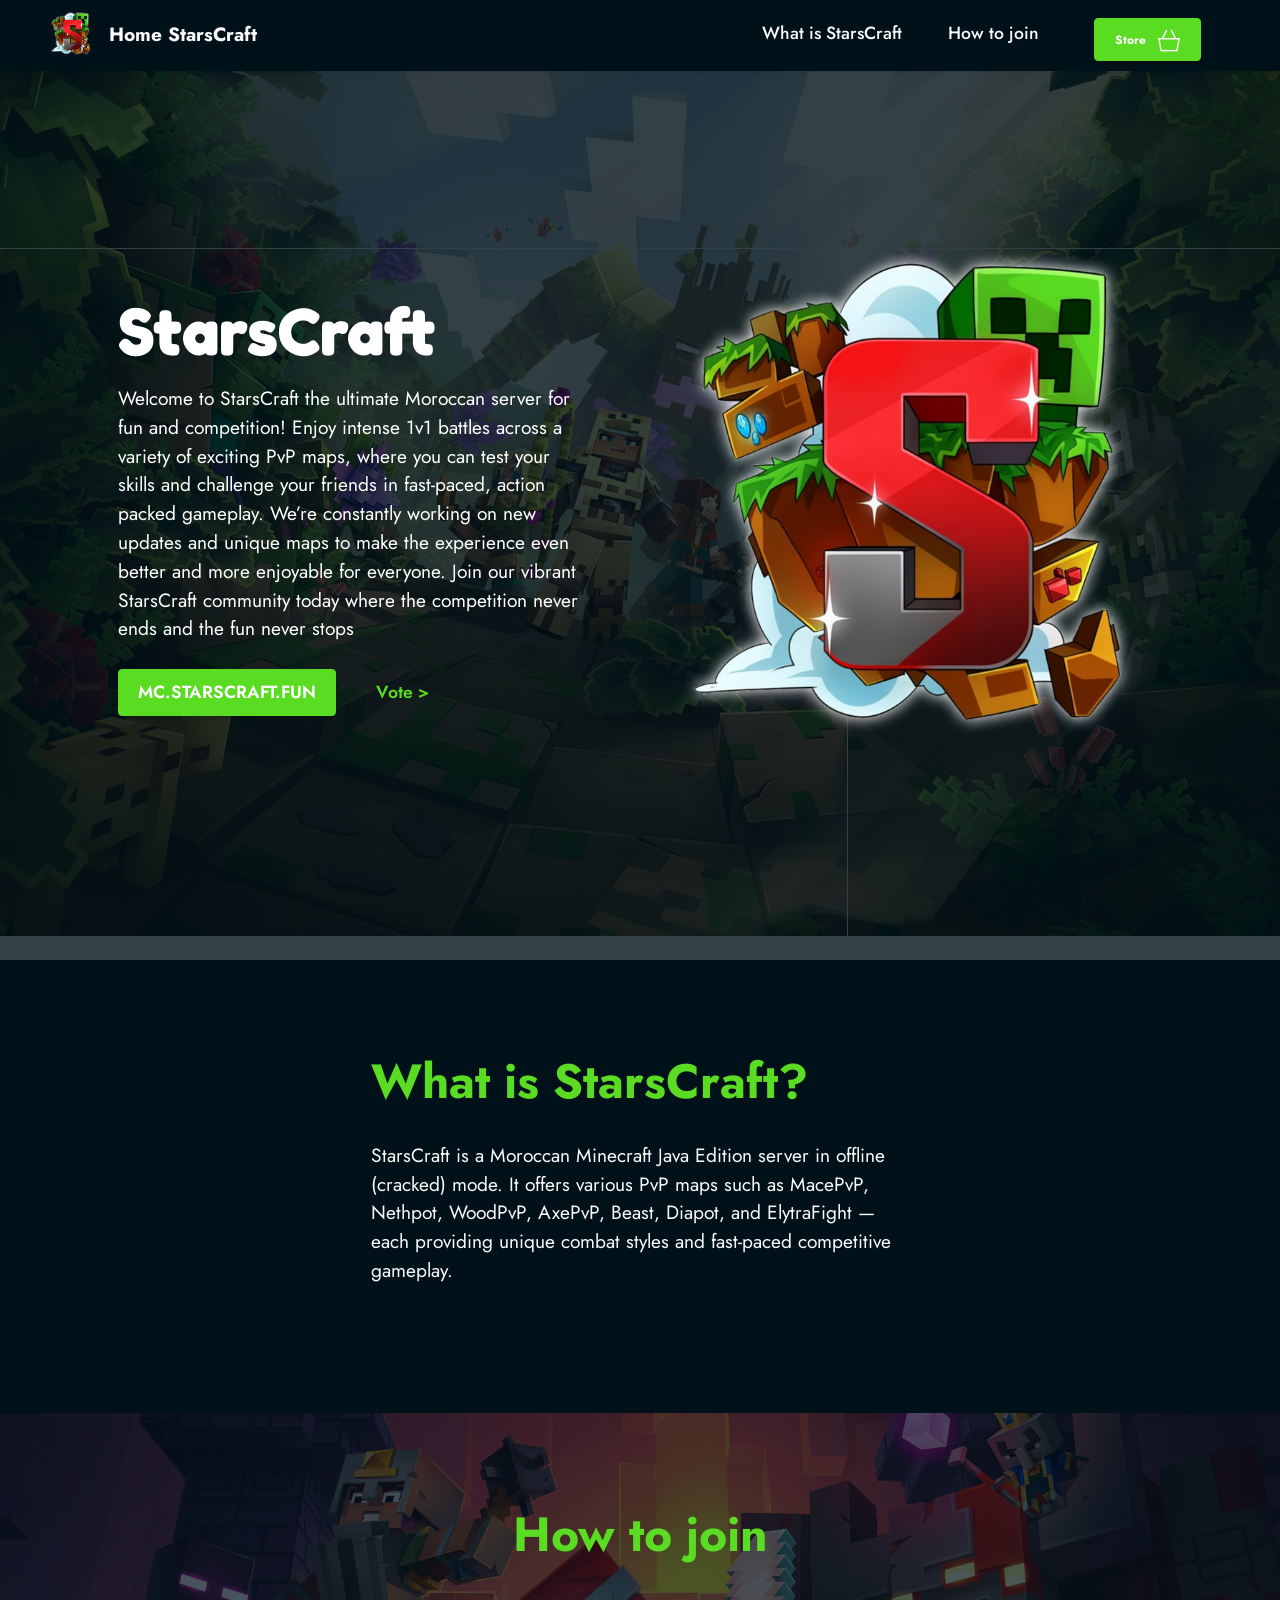
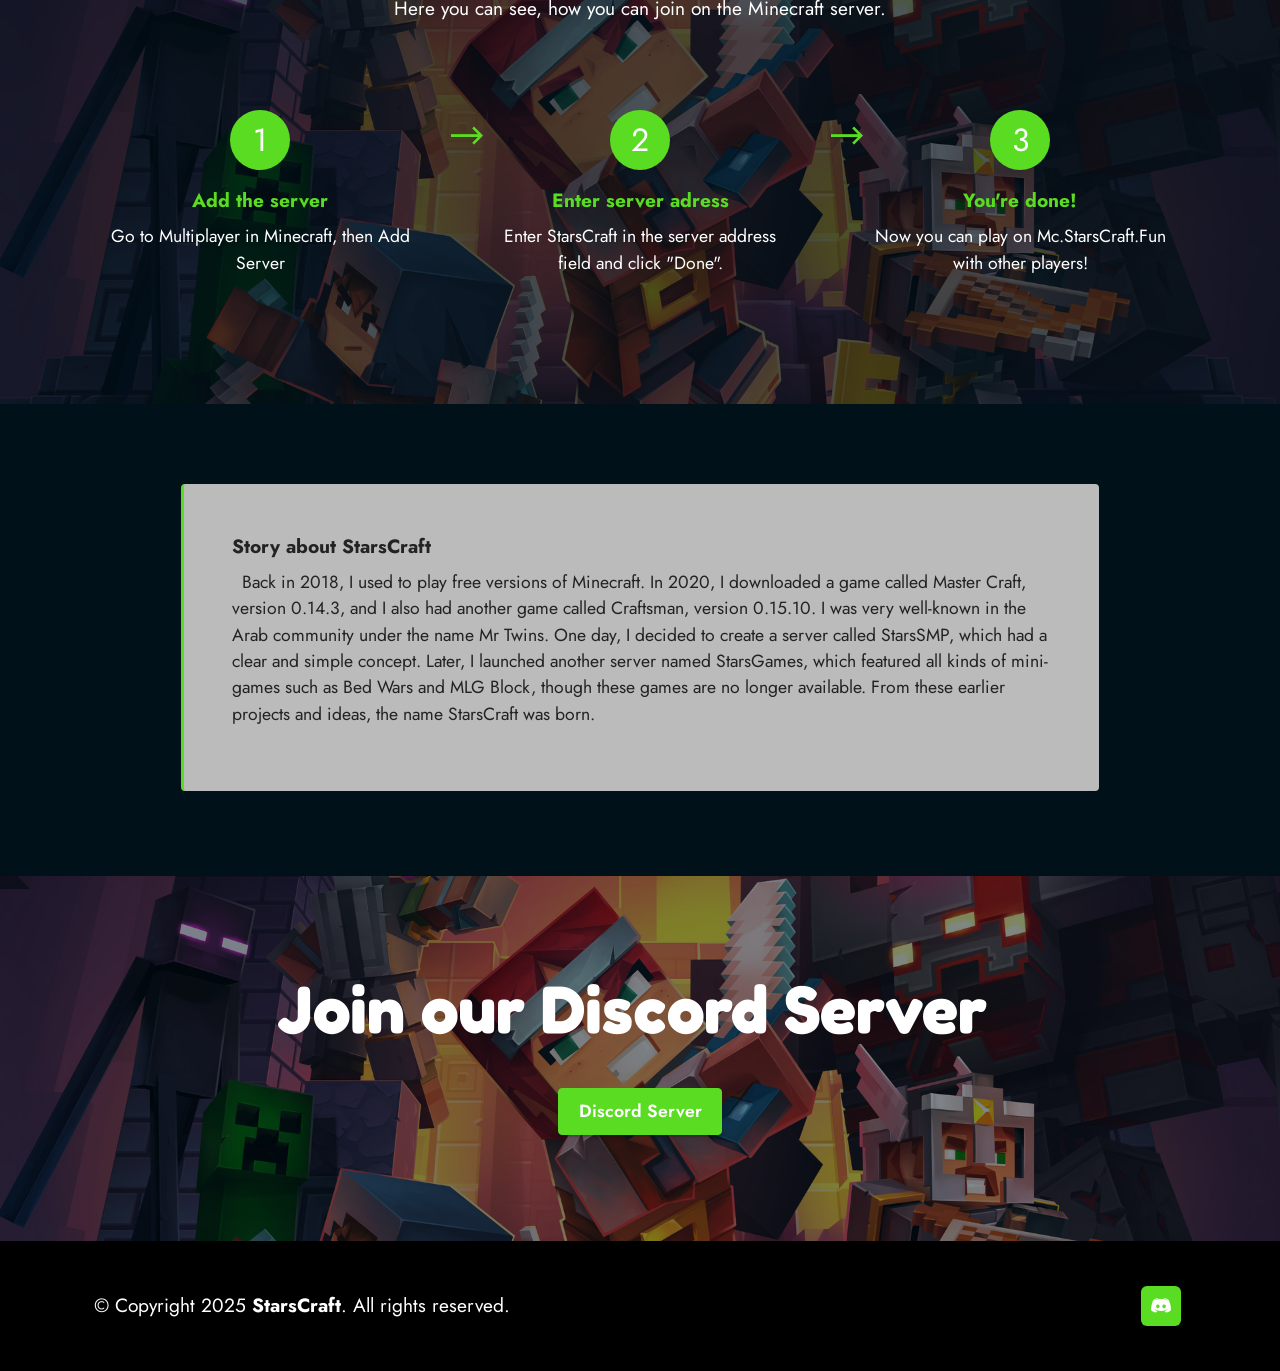
==== index.html @ d33d7426 "Update index.html" ====
<!DOCTYPE html>
<html  >
<head>
  
  <meta charset="UTF-8">
  <meta http-equiv="X-UA-Compatible" content="IE=edge">
  
  <meta name="twitter:card" content="summary_large_image"/>
  <meta name="twitter:image:src" content="">
  <meta property="og:image" content="">
  <meta name="twitter:title" content="Home - StarsCraft">
  <meta name="viewport" content="width=device-width, initial-scale=1, minimum-scale=1">
  <link rel="shortcut icon" href="assets/images/512xnewhypixel.png" type="image/x-icon">
  <meta name="description" content="This is our official Website for the Minecraft Server StarsCraft! Join now with 1.21.4">
  
  
  <title>Home - StarsCraft</title>
  <link rel="stylesheet" href="assets/web/assets/mobirise-icons2/mobirise2.css">
  <link rel="stylesheet" href="assets/web/assets/mobirise-icons/mobirise-icons.css">
  <link rel="stylesheet" href="assets/bootstrap/css/bootstrap.min.css">
  <link rel="stylesheet" href="assets/bootstrap/css/bootstrap-grid.min.css">
  <link rel="stylesheet" href="assets/bootstrap/css/bootstrap-reboot.min.css">
  <link rel="stylesheet" href="assets/parallax/jarallax.css">
  <link rel="stylesheet" href="assets/animatecss/animate.css">
  <link rel="stylesheet" href="assets/dropdown/css/style.css">
  <link rel="stylesheet" href="assets/socicon/css/styles.css">
  <link rel="stylesheet" href="assets/theme/css/style.css">
  <link rel="preload" href="https://fonts.googleapis.com/css?family=Fredoka+One:400&display=swap" as="style" onload="this.onload=null;this.rel='stylesheet'">
  <noscript><link rel="stylesheet" href="https://fonts.googleapis.com/css?family=Fredoka+One:400&display=swap"></noscript>
  <link rel="preload" href="https://fonts.googleapis.com/css?family=Jost:100,200,300,400,500,600,700,800,900,100i,200i,300i,400i,500i,600i,700i,800i,900i&display=swap" as="style" onload="this.onload=null;this.rel='stylesheet'">
  <noscript><link rel="stylesheet" href="https://fonts.googleapis.com/css?family=Jost:100,200,300,400,500,600,700,800,900,100i,200i,300i,400i,500i,600i,700i,800i,900i&display=swap"></noscript>
  <link rel="preload" as="style" href="assets/mobirise/css/mbr-additional.css"><link rel="stylesheet" href="assets/mobirise/css/mbr-additional.css" type="text/css">
  
  
  
  
</head>
<body>
  
  <section data-bs-version="5.1" class="menu menu2 cid-tkbL8n4vab" once="menu" id="menu2-16">
    
    <nav class="navbar navbar-dropdown navbar-fixed-top navbar-expand-lg">
        <div class="container-fluid">
            <div class="navbar-brand">
                <span class="navbar-logo">
                    <a href="#">
                        <img src="assets/images/Hamza.png" alt="" style="height: 3rem;">
                    </a>
                </span>
                <span class="navbar-caption-wrap"><a class="navbar-caption text-white display-7" href="#">Home StarsCraft</a></span>
            </div>
            <button class="navbar-toggler" type="button" data-toggle="collapse" data-bs-toggle="collapse" data-target="#navbarSupportedContent" data-bs-target="#navbarSupportedContent" aria-controls="navbarNavAltMarkup" aria-expanded="false" aria-label="Toggle navigation">
                <div class="hamburger">
                    <span></span>
                    <span></span>
                    <span></span>
                    <span></span>
                </div>
            </button>
            <div class="collapse navbar-collapse" id="navbarSupportedContent">
                <ul class="navbar-nav nav-dropdown" data-app-modern-menu="true"><li class="nav-item"><a class="nav-link link text-white text-primary display-4" href="index.html#features13-2">What is StarsCraft</a></li>
                    <li class="nav-item"><a class="nav-link link text-white text-primary display-4" href="index.html#features24-4">How to join</a></li>

                
                <div class="navbar-buttons mbr-section-btn"><a class="btn btn-primary display-4" href="https://StarsCraft" target="_blank"><span class="mobi-mbri mobi-mbri-shopping-basket mbr-iconfont mbr-iconfont-btn"></span>Store&nbsp;</a></div>
            </div>
        </div>
    </nav>
</section>

<section data-bs-version="5.1" class="header14 cid-tjqpRpO1sc mbr-fullscreen mbr-parallax-background" id="header14-d">

    

    
    <div class="mbr-overlay" style="opacity: 0.8; background-color: rgb(1, 17, 26);"></div>

    <div class="container">
        <div class="row justify-content-center align-items-center">
            <div class="col-12 col-md-6 image-wrapper">
                <img src="assets/images/AbdeOul.png
" alt="">
            </div>
            <div class="col-12 col-md">
                <div class="text-wrapper">
                    <h1 class="mbr-section-title mbr-fonts-style mb-3 display-1"><strong>StarsCraft</strong></h1>
                    <p class="mbr-text mbr-fonts-style display-7">
Welcome to StarsCraft the ultimate Moroccan server for fun and competition!
Enjoy intense 1v1 battles across a variety of exciting PvP maps, where you can test your skills and challenge your friends in fast-paced, action packed gameplay.

We’re constantly working on new updates and unique maps to make the experience even better and more enjoyable for everyone.
Join our vibrant StarsCraft community today where the competition never ends and the fun never stops
</p>
                    <div class="mbr-section-btn mt-3"><a class="btn btn-primary display-4" href="https://discord.gg/7tt7apjcqB" target="_blank">MC.STARSCRAFT.FUN</a>
                        <a class="btn btn-info-outline display-4" href="https://topminecraftservers.org/server/41215" target="_blank">Vote &gt;</a></div>
                </div>
            </div>
        </div>
    </div>
</section>

<section data-bs-version="5.1" class="features12 cid-tjqffd3dFI" id="features13-2">

    

    
    
    <div class="container">
        <div class="row justify-content-center">
            <div class="col-12 col-lg-6">
                <div class="card-wrapper">
                    <div class="card-box align-left">
                        <h4 class="card-title mbr-fonts-style mb-4 display-2">
                            <strong>What is StarsCraft?</strong></h4>
                        <p class="mbr-text mbr-fonts-style mb-4 display-7"> StarsCraft is a Moroccan Minecraft Java Edition server in offline (cracked) mode. It offers various PvP maps such as MacePvP, Nethpot, WoodPvP, AxePvP, Beast, Diapot, and ElytraFight — each providing unique combat styles and fast-paced competitive gameplay.&nbsp;<br></p>
                        
                    </div>
                </div>
            </div>
           
        </div>
    </div>
</section>

<section data-bs-version="5.1" class="features23 cid-tjqfAD0JSA" id="features24-4">

    

    
    <div class="mbr-overlay" style="opacity: 0.7; background-color: rgb(1, 17, 26);">
    </div>
    <div class="container">
        <div class="row justify-content-center">
            <div class="col-12">
                <div class="card-wrapper mb-4">
                    <div class="card-box align-center">
                        <h4 class="card-title mbr-fonts-style mb-4 display-2">
                            <strong>How to join</strong></h4>
                        <p class="mbr-text mbr-fonts-style mb-4 display-7">
                            Here you can see, how you can join on the Minecraft server.</p>
                        
                    </div>
                </div>
            </div>
            <div class="col-12 col-md-6 col-lg-4">
                <div class="item first mbr-flex p-4">
                    <div class="icon-wrap w-100">
                        <div class="icon-box">
                            <span class="step-number mbr-fonts-style display-5">1</span>
                        </div>
                    </div>

                    <div class="text-box">
                        <h4 class="icon-title card-title mbr-black mbr-fonts-style display-7">
                            <strong>Add the server</strong></h4>
                        <h5 class="mbr-text mbr-black mbr-fonts-style display-4">Go to Multiplayer in Minecraft, then Add Server</h5>
                    </div>
                </div>
                <!-- <span mbr-icon class="mbr-iconfont mobi-mbri-devices mobi-mbri"></span> -->
            </div>
            <div class="col-12 col-md-6 col-lg-4">
                <div class="item mbr-flex p-4">
                    <div class="icon-wrap w-100">
                        <div class="icon-box">
                            <span class="step-number mbr-fonts-style display-5">2</span>
                        </div>
                    </div>
                    <div class="text-box">
                        <h4 class="icon-title card-title mbr-black mbr-fonts-style display-7">
                            <strong>Enter server adress</strong></h4>
                        <h5 class="mbr-text mbr-black mbr-fonts-style display-4">Enter StarsCraft in the server address field and click "Done".</h5>
                    </div>
                </div>
            </div>
            <div class="col-12 col-md-6 col-lg-4">
                <div class="item mbr-flex p-4">
                    <div class="icon-wrap w-100">
                        <div class="icon-box">
                            <span class="step-number mbr-fonts-style display-5">3</span>
                        </div>
                    </div>
                    <div class="text-box">
                        <h4 class="icon-title card-title mbr-black mbr-fonts-style display-7">
                            <strong>You're done!</strong></h4>
                        <h5 class="mbr-text mbr-black mbr-fonts-style display-4">Now you can play on Mc.StarsCraft.Fun with other players!</h5>
                    </div>
                </div>
            </div>
            
            
            
            
            
        </div>
    </div>
</section>

<section data-bs-version="5.1" class="content7 cid-tjqfrB7rtr" id="content7-3">
    
    <div class="container">
        <div class="row justify-content-center">
            <div class="col-12 col-md-10">
                <blockquote>
                <h5 class="mbr-section-title mbr-fonts-style mb-2 display-7"><strong>Story about StarsCraft</strong></h5>
                <p class="mbr-text mbr-fonts-style display-4"> &nbsp;  Back in 2018, I used to play free versions of Minecraft. In 2020, I downloaded a game called Master Craft, version 0.14.3, and I also had another game called Craftsman, version 0.15.10. I was very well-known in the Arab community under the name Mr Twins.

One day, I decided to create a server called StarsSMP, which had a clear and simple concept. Later, I launched another server named StarsGames, which featured all kinds of mini-games such as Bed Wars and MLG Block, though these games are no longer available.

From these earlier projects and ideas, the name StarsCraft was born.<br></p></blockquote>
            </div>
        </div>
    </div>
</section>

<section data-bs-version="5.1" class="info1 cid-tjqN7jdkCu" id="info1-11">
    

    
    <div class="mbr-overlay" style="opacity: 0.5; background-color: rgb(1, 17, 26);"></div>
    <div class="align-center container">
        <div class="row justify-content-center">
            <div class="col-12 col-lg-8">
                <h3 class="mbr-section-title mb-4 mbr-fonts-style display-1">
                    <strong>Join our Discord Server&nbsp;</strong></h3>
                
                <div class="mbr-section-btn"><a class="btn btn-primary display-4" href="https://discord.com/invite/7tt7apjcqB" target="_blank">Discord Server</a></div>
            </div>
        </div>
    </div>
</section>



<section data-bs-version="5.1" class="footer1 cid-tkbGMWG3Nn" once="footer" id="footer01-15">
    
    
    <div class="container">
        <div class="row justify-content-center">
            <div class="col-md-12 col-lg-6 my-auto px-4 align-left">
                <p class="mbr-text text-grey mb-0 mbr-fonts-style display-7">
                    © Copyright 2025 <strong>StarsCraft</strong>. All rights reserved.<br></p>
            </div>
            <div class="col-md-12 col-lg-6 px-4 align-right">
                <div class="social-list">
              
                    <div class="soc-item">
                        <a href="https://discord.com/invite/7tt7apjcqB" target="_blank">
                            <span class="mbr-iconfont mbr-iconfont-social socicon-discord socicon"></span>
                        </a>
                    </div>

                    

                    

                    
                </div>
            </div>
        </div>
    </div>
</section>


<script src="assets/bootstrap/js/bootstrap.bundle.min.js"></script>
  <script src="assets/parallax/jarallax.js"></script>
  <script src="assets/smoothscroll/smooth-scroll.js"></script>
  <script src="assets/ytplayer/index.js"></script>
  <script src="assets/mbr-switch-arrow/mbr-switch-arrow.js"></script>
  <script src="assets/dropdown/js/navbar-dropdown.js"></script>
  <script src="assets/theme/js/script.js"></script>
  
  
  
  <input name="animation" type="">
  </body>
</html>
---- assets/web/assets/mobirise-icons2/mobirise2.css ----
@font-face {
  font-family: 'Moririse2';
  font-display: swap;
  src:  url('mobirise2.eot?f2bix4');
  src:  url('mobirise2.eot?f2bix4#iefix') format('embedded-opentype'),
    url('mobirise2.ttf?f2bix4') format('truetype'),
    url('mobirise2.woff?f2bix4') format('woff'),
    url('mobirise2.svg?f2bix4#mobirise2') format('svg');
  font-weight: normal;
  font-style: normal;
}

[class^="mobi-"], [class*=" mobi-"] {
  /* use !important to prevent issues with browser extensions that change fonts */
  font-family: 'Moririse2' !important;
  speak: none;
  font-style: normal;
  font-weight: normal;
  font-variant: normal;
  text-transform: none;
  line-height: 1;

  /* Better Font Rendering =========== */
  -webkit-font-smoothing: antialiased;
  -moz-osx-font-smoothing: grayscale;
}

.mobi-mbri-add-submenu:before {
  content: "\e900";
}
.mobi-mbri-alert:before {
  content: "\e901";
}
.mobi-mbri-align-center:before {
  content: "\e902";
}
.mobi-mbri-align-justify:before {
  content: "\e903";
}
.mobi-mbri-align-left:before {
  content: "\e904";
}
.mobi-mbri-align-right:before {
  content: "\e905";
}
.mobi-mbri-android:before {
  content: "\e906";
}
.mobi-mbri-apple:before {
  content: "\e907";
}
.mobi-mbri-arrow-down:before {
  content: "\e908";
}
.mobi-mbri-arrow-next:before {
  content: "\e909";
}
.mobi-mbri-arrow-prev:before {
  content: "\e90a";
}
.mobi-mbri-arrow-up:before {
  content: "\e90b";
}
.mobi-mbri-bold:before {
  content: "\e90c";
}
.mobi-mbri-bookmark:before {
  content: "\e90d";
}
.mobi-mbri-bootstrap:before {
  content: "\e90e";
}
.mobi-mbri-briefcase:before {
  content: "\e90f";
}
.mobi-mbri-browse:before {
  content: "\e910";
}
.mobi-mbri-bulleted-list:before {
  content: "\e911";
}
.mobi-mbri-calendar:before {
  content: "\e912";
}
.mobi-mbri-camera:before {
  content: "\e913";
}
.mobi-mbri-cart-add:before {
  content: "\e914";
}
.mobi-mbri-cart-full:before {
  content: "\e915";
}
.mobi-mbri-cash:before {
  content: "\e916";
}
.mobi-mbri-change-style:before {
  content: "\e917";
}
.mobi-mbri-chat:before {
  content: "\e918";
}
.mobi-mbri-clock:before {
  content: "\e919";
}
.mobi-mbri-close:before {
  content: "\e91a";
}
.mobi-mbri-cloud:before {
  content: "\e91b";
}
.mobi-mbri-code:before {
  content: "\e91c";
}
.mobi-mbri-contact-form:before {
  content: "\e91d";
}
.mobi-mbri-credit-card:before {
  content: "\e91e";
}
.mobi-mbri-cursor-click:before {
  content: "\e91f";
}
.mobi-mbri-cust-feedback:before {
  content: "\e920";
}
.mobi-mbri-database:before {
  content: "\e921";
}
.mobi-mbri-delivery:before {
  content: "\e922";
}
.mobi-mbri-desktop:before {
  content: "\e923";
}
.mobi-mbri-devices:before {
  content: "\e924";
}
.mobi-mbri-down:before {
  content: "\e925";
}
.mobi-mbri-download-2:before {
  content: "\e926";
}
.mobi-mbri-download:before {
  content: "\e927";
}
.mobi-mbri-drag-n-drop-2:before {
  content: "\e928";
}
.mobi-mbri-drag-n-drop:before {
  content: "\e929";
}
.mobi-mbri-edit-2:before {
  content: "\e92a";
}
.mobi-mbri-edit:before {
  content: "\e92b";
}
.mobi-mbri-error:before {
  content: "\e92c";
}
.mobi-mbri-extension:before {
  content: "\e92d";
}
.mobi-mbri-features:before {
  content: "\e92e";
}
.mobi-mbri-file:before {
  content: "\e92f";
}
.mobi-mbri-flag:before {
  content: "\e930";
}
.mobi-mbri-folder:before {
  content: "\e931";
}
.mobi-mbri-gift:before {
  content: "\e932";
}
.mobi-mbri-github:before {
  content: "\e933";
}
.mobi-mbri-globe-2:before {
  content: "\e934";
}
.mobi-mbri-globe:before {
  content: "\e935";
}
.mobi-mbri-growing-chart:before {
  content: "\e936";
}
.mobi-mbri-hearth:before {
  content: "\e937";
}
.mobi-mbri-help:before {
  content: "\e938";
}
.mobi-mbri-home:before {
  content: "\e939";
}
.mobi-mbri-hot-cup:before {
  content: "\e93a";
}
.mobi-mbri-idea:before {
  content: "\e93b";
}
.mobi-mbri-image-gallery:before {
  content: "\e93c";
}
.mobi-mbri-image-slider:before {
  content: "\e93d";
}
.mobi-mbri-info:before {
  content: "\e93e";
}
.mobi-mbri-italic:before {
  content: "\e93f";
}
.mobi-mbri-key:before {
  content: "\e940";
}
.mobi-mbri-laptop:before {
  content: "\e941";
}
.mobi-mbri-layers:before {
  content: "\e942";
}
.mobi-mbri-left-right:before {
  content: "\e943";
}
.mobi-mbri-left:before {
  content: "\e944";
}
.mobi-mbri-letter:before {
  content: "\e945";
}
.mobi-mbri-like:before {
  content: "\e946";
}
.mobi-mbri-link:before {
  content: "\e947";
}
.mobi-mbri-lock:before {
  content: "\e948";
}
.mobi-mbri-login:before {
  content: "\e949";
}
.mobi-mbri-logout:before {
  content: "\e94a";
}
.mobi-mbri-magic-stick:before {
  content: "\e94b";
}
.mobi-mbri-map-pin:before {
  content: "\e94c";
}
.mobi-mbri-menu:before {
  content: "\e94d";
}
.mobi-mbri-mobile-2:before {
  content: "\e94e";
}
.mobi-mbri-mobile-horizontal:before {
  content: "\e94f";
}
.mobi-mbri-mobile:before {
  content: "\e950";
}
.mobi-mbri-mobirise:before {
  content: "\e951";
}
.mobi-mbri-more-horizontal:before {
  content: "\e952";
}
.mobi-mbri-more-vertical:before {
  content: "\e953";
}
.mobi-mbri-music:before {
  content: "\e954";
}
.mobi-mbri-new-file:before {
  content: "\e955";
}
.mobi-mbri-numbered-list:before {
  content: "\e956";
}
.mobi-mbri-opened-folder:before {
  content: "\e957";
}
.mobi-mbri-pages:before {
  content: "\e958";
}
.mobi-mbri-paper-plane:before {
  content: "\e959";
}
.mobi-mbri-paperclip:before {
  content: "\e95a";
}
.mobi-mbri-phone:before {
  content: "\e95b";
}
.mobi-mbri-photo:before {
  content: "\e95c";
}
.mobi-mbri-photos:before {
  content: "\e95d";
}
.mobi-mbri-pin:before {
  content: "\e95e";
}
.mobi-mbri-play:before {
  content: "\e95f";
}
.mobi-mbri-plus:before {
  content: "\e960";
}
.mobi-mbri-preview:before {
  content: "\e961";
}
.mobi-mbri-print:before {
  content: "\e962";
}
.mobi-mbri-protect:before {
  content: "\e963";
}
.mobi-mbri-question:before {
  content: "\e964";
}
.mobi-mbri-quote-left:before {
  content: "\e965";
}
.mobi-mbri-quote-right:before {
  content: "\e966";
}
.mobi-mbri-redo:before {
  content: "\e967";
}
.mobi-mbri-refresh:before {
  content: "\e968";
}
.mobi-mbri-responsive-2:before {
  content: "\e969";
}
.mobi-mbri-responsive:before {
  content: "\e96a";
}
.mobi-mbri-right:before {
  content: "\e96b";
}
.mobi-mbri-rocket:before {
  content: "\e96c";
}
.mobi-mbri-sad-face:before {
  content: "\e96d";
}
.mobi-mbri-sale:before {
  content: "\e96e";
}
.mobi-mbri-save:before {
  content: "\e96f";
}
.mobi-mbri-search:before {
  content: "\e970";
}
.mobi-mbri-setting-2:before {
  content: "\e971";
}
.mobi-mbri-setting-3:before {
  content: "\e972";
}
.mobi-mbri-setting:before {
  content: "\e973";
}
.mobi-mbri-share:before {
  content: "\e974";
}
.mobi-mbri-shopping-bag:before {
  content: "\e975";
}
.mobi-mbri-shopping-basket:before {
  content: "\e976";
}
.mobi-mbri-shopping-cart:before {
  content: "\e977";
}
.mobi-mbri-sites:before {
  content: "\e978";
}
.mobi-mbri-smile-face:before {
  content: "\e979";
}
.mobi-mbri-speed:before {
  content: "\e97a";
}
.mobi-mbri-star:before {
  content: "\e97b";
}
.mobi-mbri-success:before {
  content: "\e97c";
}
.mobi-mbri-sun:before {
  content: "\e97d";
}
.mobi-mbri-sun2:before {
  content: "\e97e";
}
.mobi-mbri-tablet-vertical:before {
  content: "\e97f";
}
.mobi-mbri-tablet:before {
  content: "\e980";
}
.mobi-mbri-target:before {
  content: "\e981";
}
.mobi-mbri-timer:before {
  content: "\e982";
}
.mobi-mbri-to-ftp:before {
  content: "\e983";
}
.mobi-mbri-to-local-drive:before {
  content: "\e984";
}
.mobi-mbri-touch-swipe:before {
  content: "\e985";
}
.mobi-mbri-touch:before {
  content: "\e986";
}
.mobi-mbri-trash:before {
  content: "\e987";
}
.mobi-mbri-underline:before {
  content: "\e988";
}
.mobi-mbri-undo:before {
  content: "\e989";
}
.mobi-mbri-unlink:before {
  content: "\e98a";
}
.mobi-mbri-unlock:before {
  content: "\e98b";
}
.mobi-mbri-up-down:before {
  content: "\e98c";
}
.mobi-mbri-up:before {
  content: "\e98d";
}
.mobi-mbri-update:before {
  content: "\e98e";
}
.mobi-mbri-upload-2:before {
  content: "\e98f";
}
.mobi-mbri-upload:before {
  content: "\e990";
}
.mobi-mbri-user-2:before {
  content: "\e991";
}
.mobi-mbri-user:before {
  content: "\e992";
}
.mobi-mbri-users:before {
  content: "\e993";
}
.mobi-mbri-video-play:before {
  content: "\e994";
}
.mobi-mbri-video:before {
  content: "\e995";
}
.mobi-mbri-watch:before {
  content: "\e996";
}
.mobi-mbri-website-theme-2:before {
  content: "\e997";
}
.mobi-mbri-website-theme:before {
  content: "\e998";
}
.mobi-mbri-wifi:before {
  content: "\e999";
}
.mobi-mbri-windows:before {
  content: "\e99a";
}
.mobi-mbri-zoom-in:before {
  content: "\e99b";
}
.mobi-mbri-zoom-out:before {
  content: "\e99c";
}
---- assets/web/assets/mobirise-icons/mobirise-icons.css ----
@font-face {
  font-family: 'MobiriseIcons';
  src:  url('mobirise-icons.eot?spat4u');
  src:  url('mobirise-icons.eot?spat4u#iefix') format('embedded-opentype'),
    url('mobirise-icons.ttf?spat4u') format('truetype'),
    url('mobirise-icons.woff?spat4u') format('woff'),
    url('mobirise-icons.svg?spat4u#MobiriseIcons') format('svg');
  font-weight: normal;
  font-style: normal;
  font-display: swap;
}

[class^="mbri-"], [class*=" mbri-"] {
  /* use !important to prevent issues with browser extensions that change fonts */
  font-family: MobiriseIcons !important;
  speak: none;
  font-style: normal;
  font-weight: normal;
  font-variant: normal;
  text-transform: none;
  line-height: 1;

  /* Better Font Rendering =========== */
  -webkit-font-smoothing: antialiased;
  -moz-osx-font-smoothing: grayscale;
}

.mbri-add-submenu:before {
  content: "\e900";
}
.mbri-alert:before {
  content: "\e901";
}
.mbri-align-center:before {
  content: "\e902";
}
.mbri-align-justify:before {
  content: "\e903";
}
.mbri-align-left:before {
  content: "\e904";
}
.mbri-align-right:before {
  content: "\e905";
}
.mbri-android:before {
  content: "\e906";
}
.mbri-apple:before {
  content: "\e907";
}
.mbri-arrow-down:before {
  content: "\e908";
}
.mbri-arrow-next:before {
  content: "\e909";
}
.mbri-arrow-prev:before {
  content: "\e90a";
}
.mbri-arrow-up:before {
  content: "\e90b";
}
.mbri-bold:before {
  content: "\e90c";
}
.mbri-bookmark:before {
  content: "\e90d";
}
.mbri-bootstrap:before {
  content: "\e90e";
}
.mbri-briefcase:before {
  content: "\e90f";
}
.mbri-browse:before {
  content: "\e910";
}
.mbri-bulleted-list:before {
  content: "\e911";
}
.mbri-calendar:before {
  content: "\e912";
}
.mbri-camera:before {
  content: "\e913";
}
.mbri-cart-add:before {
  content: "\e914";
}
.mbri-cart-full:before {
  content: "\e915";
}
.mbri-cash:before {
  content: "\e916";
}
.mbri-change-style:before {
  content: "\e917";
}
.mbri-chat:before {
  content: "\e918";
}
.mbri-clock:before {
  content: "\e919";
}
.mbri-close:before {
  content: "\e91a";
}
.mbri-cloud:before {
  content: "\e91b";
}
.mbri-code:before {
  content: "\e91c";
}
.mbri-contact-form:before {
  content: "\e91d";
}
.mbri-credit-card:before {
  content: "\e91e";
}
.mbri-cursor-click:before {
  content: "\e91f";
}
.mbri-cust-feedback:before {
  content: "\e920";
}
.mbri-database:before {
  content: "\e921";
}
.mbri-delivery:before {
  content: "\e922";
}
.mbri-desktop:before {
  content: "\e923";
}
.mbri-devices:before {
  content: "\e924";
}
.mbri-down:before {
  content: "\e925";
}
.mbri-download:before {
  content: "\e989";
}
.mbri-drag-n-drop:before {
  content: "\e927";
}
.mbri-drag-n-drop2:before {
  content: "\e928";
}
.mbri-edit:before {
  content: "\e929";
}
.mbri-edit2:before {
  content: "\e92a";
}
.mbri-error:before {
  content: "\e92b";
}
.mbri-extension:before {
  content: "\e92c";
}
.mbri-features:before {
  content: "\e92d";
}
.mbri-file:before {
  content: "\e92e";
}
.mbri-flag:before {
  content: "\e92f";
}
.mbri-folder:before {
  content: "\e930";
}
.mbri-gift:before {
  content: "\e931";
}
.mbri-github:before {
  content: "\e932";
}
.mbri-globe:before {
  content: "\e933";
}
.mbri-globe-2:before {
  content: "\e934";
}
.mbri-growing-chart:before {
  content: "\e935";
}
.mbri-hearth:before {
  content: "\e936";
}
.mbri-help:before {
  content: "\e937";
}
.mbri-home:before {
  content: "\e938";
}
.mbri-hot-cup:before {
  content: "\e939";
}
.mbri-idea:before {
  content: "\e93a";
}
.mbri-image-gallery:before {
  content: "\e93b";
}
.mbri-image-slider:before {
  content: "\e93c";
}
.mbri-info:before {
  content: "\e93d";
}
.mbri-italic:before {
  content: "\e93e";
}
.mbri-key:before {
  content: "\e93f";
}
.mbri-laptop:before {
  content: "\e940";
}
.mbri-layers:before {
  content: "\e941";
}
.mbri-left-right:before {
  content: "\e942";
}
.mbri-left:before {
  content: "\e943";
}
.mbri-letter:before {
  content: "\e944";
}
.mbri-like:before {
  content: "\e945";
}
.mbri-link:before {
  content: "\e946";
}
.mbri-lock:before {
  content: "\e947";
}
.mbri-login:before {
  content: "\e948";
}
.mbri-logout:before {
  content: "\e949";
}
.mbri-magic-stick:before {
  content: "\e94a";
}
.mbri-map-pin:before {
  content: "\e94b";
}
.mbri-menu:before {
  content: "\e94c";
}
.mbri-mobile:before {
  content: "\e94d";
}
.mbri-mobile2:before {
  content: "\e94e";
}
.mbri-mobirise:before {
  content: "\e94f";
}
.mbri-more-horizontal:before {
  content: "\e950";
}
.mbri-more-vertical:before {
  content: "\e951";
}
.mbri-music:before {
  content: "\e952";
}
.mbri-new-file:before {
  content: "\e953";
}
.mbri-numbered-list:before {
  content: "\e954";
}
.mbri-opened-folder:before {
  content: "\e955";
}
.mbri-pages:before {
  content: "\e956";
}
.mbri-paper-plane:before {
  content: "\e957";
}
.mbri-paperclip:before {
  content: "\e958";
}
.mbri-photo:before {
  content: "\e959";
}
.mbri-photos:before {
  content: "\e95a";
}
.mbri-pin:before {
  content: "\e95b";
}
.mbri-play:before {
  content: "\e95c";
}
.mbri-plus:before {
  content: "\e95d";
}
.mbri-preview:before {
  content: "\e95e";
}
.mbri-print:before {
  content: "\e95f";
}
.mbri-protect:before {
  content: "\e960";
}
.mbri-question:before {
  content: "\e961";
}
.mbri-quote-left:before {
  content: "\e962";
}
.mbri-quote-right:before {
  content: "\e963";
}
.mbri-refresh:before {
  content: "\e964";
}
.mbri-responsive:before {
  content: "\e965";
}
.mbri-right:before {
  content: "\e966";
}
.mbri-rocket:before {
  content: "\e967";
}
.mbri-sad-face:before {
  content: "\e968";
}
.mbri-sale:before {
  content: "\e969";
}
.mbri-save:before {
  content: "\e96a";
}
.mbri-search:before {
  content: "\e96b";
}
.mbri-setting:before {
  content: "\e96c";
}
.mbri-setting2:before {
  content: "\e96d";
}
.mbri-setting3:before {
  content: "\e96e";
}
.mbri-share:before {
  content: "\e96f";
}
.mbri-shopping-bag:before {
  content: "\e970";
}
.mbri-shopping-basket:before {
  content: "\e971";
}
.mbri-shopping-cart:before {
  content: "\e972";
}
.mbri-sites:before {
  content: "\e973";
}
.mbri-smile-face:before {
  content: "\e974";
}
.mbri-speed:before {
  content: "\e975";
}
.mbri-star:before {
  content: "\e976";
}
.mbri-success:before {
  content: "\e977";
}
.mbri-sun:before {
  content: "\e978";
}
.mbri-sun2:before {
  content: "\e979";
}
.mbri-tablet:before {
  content: "\e97a";
}
.mbri-tablet-vertical:before {
  content: "\e97b";
}
.mbri-target:before {
  content: "\e97c";
}
.mbri-timer:before {
  content: "\e97d";
}
.mbri-to-ftp:before {
  content: "\e97e";
}
.mbri-to-local-drive:before {
  content: "\e97f";
}
.mbri-touch-swipe:before {
  content: "\e980";
}
.mbri-touch:before {
  content: "\e981";
}
.mbri-trash:before {
  content: "\e982";
}
.mbri-underline:before {
  content: "\e983";
}
.mbri-unlink:before {
  content: "\e984";
}
.mbri-unlock:before {
  content: "\e985";
}
.mbri-up-down:before {
  content: "\e986";
}
.mbri-up:before {
  content: "\e987";
}
.mbri-update:before {
  content: "\e988";
}
.mbri-upload:before {
 content: "\e926"; 
}
.mbri-user:before {
  content: "\e98a";
}
.mbri-user2:before {
  content: "\e98b";
}
.mbri-users:before {
  content: "\e98c";
}
.mbri-video:before {
  content: "\e98d";
}
.mbri-video-play:before {
  content: "\e98e";
}
.mbri-watch:before {
  content: "\e98f";
}
.mbri-website-theme:before {
  content: "\e990";
}
.mbri-wifi:before {
  content: "\e991";
}
.mbri-windows:before {
  content: "\e992";
}
.mbri-zoom-out:before {
  content: "\e993";
}
.mbri-redo:before {
  content: "\e994";
}
.mbri-undo:before {
  content: "\e995";
}
---- assets/parallax/jarallax.css ----
.jarallax {
    position: relative;
    z-index: 0;
}
.jarallax > .jarallax-img {
    position: absolute;
    object-fit: cover;
    /* support for plugin https://github.com/bfred-it/object-fit-images */
    font-family: 'object-fit: cover;';
    top: 0;
    left: 0;
    width: 100%;
    height: 100%;
    z-index: -1;
}
---- assets/dropdown/css/style.css ----
.navbar-dropdown {
  left: 0;
  padding: 0;
  position: absolute;
  right: 0;
  top: 0;
  transition: all 0.45s ease;
  z-index: 1030;
  background: #282828; }
  .navbar-dropdown .navbar-logo {
    margin-right: 0.8rem;
    transition: margin 0.3s ease-in-out;
    vertical-align: middle; }
    .navbar-dropdown .navbar-logo img {
      height: 3.125rem;
      transition: all 0.3s ease-in-out; }
    .navbar-dropdown .navbar-logo.mbr-iconfont {
      font-size: 3.125rem;
      line-height: 3.125rem; }
  .navbar-dropdown .navbar-caption {
    font-weight: 700;
    white-space: normal;
    vertical-align: -4px;
    line-height: 3.125rem !important; }
    .navbar-dropdown .navbar-caption, .navbar-dropdown .navbar-caption:hover {
      color: inherit;
      text-decoration: none; }
  .navbar-dropdown .mbr-iconfont + .navbar-caption {
    vertical-align: -1px; }
  .navbar-dropdown.navbar-fixed-top {
    position: fixed; }
  .navbar-dropdown .navbar-brand span {
    vertical-align: -4px; }
  .navbar-dropdown.bg-color.transparent {
    background: none; }
  .navbar-dropdown.navbar-short .navbar-brand {
    padding: 0.625rem 0; }
    .navbar-dropdown.navbar-short .navbar-brand span {
      vertical-align: -1px; }
  .navbar-dropdown.navbar-short .navbar-caption {
    line-height: 2.375rem !important;
    vertical-align: -2px; }
  .navbar-dropdown.navbar-short .navbar-logo {
    margin-right: 0.5rem; }
    .navbar-dropdown.navbar-short .navbar-logo img {
      height: 2.375rem; }
    .navbar-dropdown.navbar-short .navbar-logo.mbr-iconfont {
      font-size: 2.375rem;
      line-height: 2.375rem; }
  .navbar-dropdown.navbar-short .mbr-table-cell {
    height: 3.625rem; }
  .navbar-dropdown .navbar-close {
    left: 0.6875rem;
    position: fixed;
    top: 0.75rem;
    z-index: 1000; }
  .navbar-dropdown .hamburger-icon {
    content: "";
    display: inline-block;
    vertical-align: middle;
    width: 16px;
    -webkit-box-shadow: 0 -6px 0 1px #282828,0 0 0 1px #282828,0 6px 0 1px #282828;
    -moz-box-shadow: 0 -6px 0 1px #282828,0 0 0 1px #282828,0 6px 0 1px #282828;
    box-shadow: 0 -6px 0 1px #282828,0 0 0 1px #282828,0 6px 0 1px #282828; }

.dropdown-menu .dropdown-toggle[data-toggle="dropdown-submenu"]::after {
  border-bottom: 0.35em solid transparent;
  border-left: 0.35em solid;
  border-right: 0;
  border-top: 0.35em solid transparent;
  margin-left: 0.3rem; }

.dropdown-menu .dropdown-item:focus {
  outline: 0; }

.nav-dropdown {
  font-size: 0.75rem;
  font-weight: 500;
  height: auto !important; }
  .nav-dropdown .nav-btn {
    padding-left: 1rem; }
  .nav-dropdown .link {
    margin: .667em 1.667em;
    font-weight: 500;
    padding: 0;
    transition: color .2s ease-in-out; }
    .nav-dropdown .link.dropdown-toggle {
      margin-right: 2.583em; }
      .nav-dropdown .link.dropdown-toggle::after {
        margin-left: .25rem;
        border-top: 0.35em solid;
        border-right: 0.35em solid transparent;
        border-left: 0.35em solid transparent;
        border-bottom: 0; }
      .nav-dropdown .link.dropdown-toggle[aria-expanded="true"] {
        margin: 0;
        padding: 0.667em 3.263em  0.667em 1.667em; }
  .nav-dropdown .link::after,
  .nav-dropdown .dropdown-item::after {
    color: inherit; }
  .nav-dropdown .btn {
    font-size: 0.75rem;
    font-weight: 700;
    letter-spacing: 0;
    margin-bottom: 0;
    padding-left: 1.25rem;
    padding-right: 1.25rem; }
  .nav-dropdown .dropdown-menu {
    border-radius: 0;
    border: 0;
    left: 0;
    margin: 0;
    padding-bottom: 1.25rem;
    padding-top: 1.25rem;
    position: relative; }
  .nav-dropdown .dropdown-submenu {
    margin-left: 0.125rem;
    top: 0; }
  .nav-dropdown .dropdown-item {
    font-weight: 500;
    line-height: 2;
    padding: 0.3846em 4.615em 0.3846em 1.5385em;
    position: relative;
    transition: color .2s ease-in-out, background-color .2s ease-in-out; }
    .nav-dropdown .dropdown-item::after {
      margin-top: -0.3077em;
      position: absolute;
      right: 1.1538em;
      top: 50%; }
    .nav-dropdown .dropdown-item:focus, .nav-dropdown .dropdown-item:hover {
      background: none; }

@media (max-width: 767px) {
  .nav-dropdown.navbar-toggleable-sm {
    bottom: 0;
    display: none;
    left: 0;
    overflow-x: hidden;
    position: fixed;
    top: 0;
    transform: translateX(-100%);
    -ms-transform: translateX(-100%);
    -webkit-transform: translateX(-100%);
    width: 18.75rem;
    z-index: 999; } }
.nav-dropdown.navbar-toggleable-xl {
  bottom: 0;
  display: none;
  left: 0;
  overflow-x: hidden;
  position: fixed;
  top: 0;
  transform: translateX(-100%);
  -ms-transform: translateX(-100%);
  -webkit-transform: translateX(-100%);
  width: 18.75rem;
  z-index: 999; }

.nav-dropdown-sm {
  display: block !important;
  overflow-x: hidden;
  overflow: auto;
  padding-top: 3.875rem; }
  .nav-dropdown-sm::after {
    content: "";
    display: block;
    height: 3rem;
    width: 100%; }
  .nav-dropdown-sm.collapse.in ~ .navbar-close {
    display: block !important; }
  .nav-dropdown-sm.collapsing, .nav-dropdown-sm.collapse.in {
    transform: translateX(0);
    -ms-transform: translateX(0);
    -webkit-transform: translateX(0);
    transition: all 0.25s ease-out;
    -webkit-transition: all 0.25s ease-out;
    background: #282828; }
  .nav-dropdown-sm.collapsing[aria-expanded="false"] {
    transform: translateX(-100%);
    -ms-transform: translateX(-100%);
    -webkit-transform: translateX(-100%); }
  .nav-dropdown-sm .nav-item {
    display: block;
    margin-left: 0 !important;
    padding-left: 0; }
  .nav-dropdown-sm .link,
  .nav-dropdown-sm .dropdown-item {
    border-top: 1px dotted rgba(255, 255, 255, 0.1);
    font-size: 0.8125rem;
    line-height: 1.6;
    margin: 0 !important;
    padding: 0.875rem 2.4rem 0.875rem 1.5625rem !important;
    position: relative;
    white-space: normal; }
    .nav-dropdown-sm .link:focus, .nav-dropdown-sm .link:hover,
    .nav-dropdown-sm .dropdown-item:focus,
    .nav-dropdown-sm .dropdown-item:hover {
      background: rgba(0, 0, 0, 0.2) !important;
      color: #c0a375; }
  .nav-dropdown-sm .nav-btn {
    position: relative;
    padding: 1.5625rem 1.5625rem 0 1.5625rem; }
    .nav-dropdown-sm .nav-btn::before {
      border-top: 1px dotted rgba(255, 255, 255, 0.1);
      content: "";
      left: 0;
      position: absolute;
      top: 0;
      width: 100%; }
    .nav-dropdown-sm .nav-btn + .nav-btn {
      padding-top: 0.625rem; }
      .nav-dropdown-sm .nav-btn + .nav-btn::before {
        display: none; }
  .nav-dropdown-sm .btn {
    padding: 0.625rem 0; }
  .nav-dropdown-sm .dropdown-toggle[data-toggle="dropdown-submenu"]::after {
    margin-left: .25rem;
    border-top: 0.35em solid;
    border-right: 0.35em solid transparent;
    border-left: 0.35em solid transparent;
    border-bottom: 0; }
  .nav-dropdown-sm .dropdown-toggle[data-toggle="dropdown-submenu"][aria-expanded="true"]::after {
    border-top: 0;
    border-right: 0.35em solid transparent;
    border-left: 0.35em solid transparent;
    border-bottom: 0.35em solid; }
  .nav-dropdown-sm .dropdown-menu {
    margin: 0;
    padding: 0;
    position: relative;
    top: 0;
    left: 0;
    width: 100%;
    border: 0;
    float: none;
    border-radius: 0;
    background: none; }
  .nav-dropdown-sm .dropdown-submenu {
    left: 100%;
    margin-left: 0.125rem;
    margin-top: -1.25rem;
    top: 0; }

.navbar-toggleable-sm .nav-dropdown .dropdown-menu {
  position: absolute; }

.navbar-toggleable-sm .nav-dropdown .dropdown-submenu {
  left: 100%;
  margin-left: 0.125rem;
  margin-top: -1.25rem;
  top: 0; }

.navbar-toggleable-sm.opened .nav-dropdown .dropdown-menu {
  position: relative; }

.navbar-toggleable-sm.opened .nav-dropdown .dropdown-submenu {
  left: 0;
  margin-left: 00rem;
  margin-top: 0rem;
  top: 0; }

.is-builder .nav-dropdown.collapsing {
  transition: none !important; }
---- assets/socicon/css/styles.css ----
@charset "UTF-8";

@font-face {
  font-family: 'Socicon';
  src:  url('../fonts/socicon.eot');
  src:  url('../fonts/socicon.eot?#iefix') format('embedded-opentype'),
    url('../fonts/socicon.woff2') format('woff2'),
    url('../fonts/socicon.ttf') format('truetype'),
    url('../fonts/socicon.woff') format('woff'),
    url('../fonts/socicon.svg#socicon') format('svg');
  font-weight: normal;
  font-style: normal;
  font-display: swap;
}

[data-icon]:before {
  font-family: "socicon" !important;
  content: attr(data-icon);
  font-style: normal !important;
  font-weight: normal !important;
  font-variant: normal !important;
  text-transform: none !important;
  speak: none;
  line-height: 1;
  -webkit-font-smoothing: antialiased;
  -moz-osx-font-smoothing: grayscale;
}

[class^="socicon-"], [class*=" socicon-"] {
  /* use !important to prevent issues with browser extensions that change fonts */
  font-family: 'Socicon' !important;
  speak: none;
  font-style: normal;
  font-weight: normal;
  font-variant: normal;
  text-transform: none;
  line-height: 1;

  /* Better Font Rendering =========== */
  -webkit-font-smoothing: antialiased;
  -moz-osx-font-smoothing: grayscale;
}

.socicon-eitaa:before {
  content: "\e97c";
}
.socicon-soroush:before {
  content: "\e97d";
}
.socicon-bale:before {
  content: "\e97e";
}
.socicon-zazzle:before {
  content: "\e97b";
}
.socicon-society6:before {
  content: "\e97a";
}
.socicon-redbubble:before {
  content: "\e979";
}
.socicon-avvo:before {
  content: "\e978";
}
.socicon-stitcher:before {
  content: "\e977";
}
.socicon-googlehangouts:before {
  content: "\e974";
}
.socicon-dlive:before {
  content: "\e975";
}
.socicon-vsco:before {
  content: "\e976";
}
.socicon-flipboard:before {
  content: "\e973";
}
.socicon-ubuntu:before {
  content: "\e958";
}
.socicon-artstation:before {
  content: "\e959";
}
.socicon-invision:before {
  content: "\e95a";
}
.socicon-torial:before {
  content: "\e95b";
}
.socicon-collectorz:before {
  content: "\e95c";
}
.socicon-seenthis:before {
  content: "\e95d";
}
.socicon-googleplaymusic:before {
  content: "\e95e";
}
.socicon-debian:before {
  content: "\e95f";
}
.socicon-filmfreeway:before {
  content: "\e960";
}
.socicon-gnome:before {
  content: "\e961";
}
.socicon-itchio:before {
  content: "\e962";
}
.socicon-jamendo:before {
  content: "\e963";
}
.socicon-mix:before {
  content: "\e964";
}
.socicon-sharepoint:before {
  content: "\e965";
}
.socicon-tinder:before {
  content: "\e966";
}
.socicon-windguru:before {
  content: "\e967";
}
.socicon-cdbaby:before {
  content: "\e968";
}
.socicon-elementaryos:before {
  content: "\e969";
}
.socicon-stage32:before {
  content: "\e96a";
}
.socicon-tiktok:before {
  content: "\e96b";
}
.socicon-gitter:before {
  content: "\e96c";
}
.socicon-letterboxd:before {
  content: "\e96d";
}
.socicon-threema:before {
  content: "\e96e";
}
.socicon-splice:before {
  content: "\e96f";
}
.socicon-metapop:before {
  content: "\e970";
}
.socicon-naver:before {
  content: "\e971";
}
.socicon-remote:before {
  content: "\e972";
}
.socicon-internet:before {
  content: "\e957";
}
.socicon-moddb:before {
  content: "\e94b";
}
.socicon-indiedb:before {
  content: "\e94c";
}
.socicon-traxsource:before {
  content: "\e94d";
}
.socicon-gamefor:before {
  content: "\e94e";
}
.socicon-pixiv:before {
  content: "\e94f";
}
.socicon-myanimelist:before {
  content: "\e950";
}
.socicon-blackberry:before {
  content: "\e951";
}
.socicon-wickr:before {
  content: "\e952";
}
.socicon-spip:before {
  content: "\e953";
}
.socicon-napster:before {
  content: "\e954";
}
.socicon-beatport:before {
  content: "\e955";
}
.socicon-hackerone:before {
  content: "\e956";
}
.socicon-hackernews:before {
  content: "\e946";
}
.socicon-smashwords:before {
  content: "\e947";
}
.socicon-kobo:before {
  content: "\e948";
}
.socicon-bookbub:before {
  content: "\e949";
}
.socicon-mailru:before {
  content: "\e94a";
}
.socicon-gitlab:before {
  content: "\e945";
}
.socicon-instructables:before {
  content: "\e944";
}
.socicon-portfolio:before {
  content: "\e943";
}
.socicon-codered:before {
  content: "\e940";
}
.socicon-origin:before {
  content: "\e941";
}
.socicon-nextdoor:before {
  content: "\e942";
}
.socicon-udemy:before {
  content: "\e93f";
}
.socicon-livemaster:before {
  content: "\e93e";
}
.socicon-crunchbase:before {
  content: "\e93b";
}
.socicon-homefy:before {
  content: "\e93c";
}
.socicon-calendly:before {
  content: "\e93d";
}
.socicon-realtor:before {
  content: "\e90f";
}
.socicon-tidal:before {
  content: "\e910";
}
.socicon-qobuz:before {
  content: "\e911";
}
.socicon-natgeo:before {
  content: "\e912";
}
.socicon-mastodon:before {
  content: "\e913";
}
.socicon-unsplash:before {
  content: "\e914";
}
.socicon-homeadvisor:before {
  content: "\e915";
}
.socicon-angieslist:before {
  content: "\e916";
}
.socicon-codepen:before {
  content: "\e917";
}
.socicon-slack:before {
  content: "\e918";
}
.socicon-openaigym:before {
  content: "\e919";
}
.socicon-logmein:before {
  content: "\e91a";
}
.socicon-fiverr:before {
  content: "\e91b";
}
.socicon-gotomeeting:before {
  content: "\e91c";
}
.socicon-aliexpress:before {
  content: "\e91d";
}
.socicon-guru:before {
  content: "\e91e";
}
.socicon-appstore:before {
  content: "\e91f";
}
.socicon-homes:before {
  content: "\e920";
}
.socicon-zoom:before {
  content: "\e921";
}
.socicon-alibaba:before {
  content: "\e922";
}
.socicon-craigslist:before {
  content: "\e923";
}
.socicon-wix:before {
  content: "\e924";
}
.socicon-redfin:before {
  content: "\e925";
}
.socicon-googlecalendar:before {
  content: "\e926";
}
.socicon-shopify:before {
  content: "\e927";
}
.socicon-freelancer:before {
  content: "\e928";
}
.socicon-seedrs:before {
  content: "\e929";
}
.socicon-bing:before {
  content: "\e92a";
}
.socicon-doodle:before {
  content: "\e92b";
}
.socicon-bonanza:before {
  content: "\e92c";
}
.socicon-squarespace:before {
  content: "\e92d";
}
.socicon-toptal:before {
  content: "\e92e";
}
.socicon-gust:before {
  content: "\e92f";
}
.socicon-ask:before {
  content: "\e930";
}
.socicon-trulia:before {
  content: "\e931";
}
.socicon-loomly:before {
  content: "\e932";
}
.socicon-ghost:before {
  content: "\e933";
}
.socicon-upwork:before {
  content: "\e934";
}
.socicon-fundable:before {
  content: "\e935";
}
.socicon-booking:before {
  content: "\e936";
}
.socicon-googlemaps:before {
  content: "\e937";
}
.socicon-zillow:before {
  content: "\e938";
}
.socicon-niconico:before {
  content: "\e939";
}
.socicon-toneden:before {
  content: "\e93a";
}
.socicon-augment:before {
  content: "\e908";
}
.socicon-bitbucket:before {
  content: "\e909";
}
.socicon-fyuse:before {
  content: "\e90a";
}
.socicon-yt-gaming:before {
  content: "\e90b";
}
.socicon-sketchfab:before {
  content: "\e90c";
}
.socicon-mobcrush:before {
  content: "\e90d";
}
.socicon-microsoft:before {
  content: "\e90e";
}
.socicon-pandora:before {
  content: "\e907";
}
.socicon-messenger:before {
  content: "\e906";
}
.socicon-gamewisp:before {
  content: "\e905";
}
.socicon-bloglovin:before {
  content: "\e904";
}
.socicon-tunein:before {
  content: "\e903";
}
.socicon-gamejolt:before {
  content: "\e901";
}
.socicon-trello:before {
  content: "\e902";
}
.socicon-spreadshirt:before {
  content: "\e900";
}
.socicon-500px:before {
  content: "\e000";
}
.socicon-8tracks:before {
  content: "\e001";
}
.socicon-airbnb:before {
  content: "\e002";
}
.socicon-alliance:before {
  content: "\e003";
}
.socicon-amazon:before {
  content: "\e004";
}
.socicon-amplement:before {
  content: "\e005";
}
.socicon-android:before {
  content: "\e006";
}
.socicon-angellist:before {
  content: "\e007";
}
.socicon-apple:before {
  content: "\e008";
}
.socicon-appnet:before {
  content: "\e009";
}
.socicon-baidu:before {
  content: "\e00a";
}
.socicon-bandcamp:before {
  content: "\e00b";
}
.socicon-battlenet:before {
  content: "\e00c";
}
.socicon-mixer:before {
  content: "\e00d";
}
.socicon-bebee:before {
  content: "\e00e";
}
.socicon-bebo:before {
  content: "\e00f";
}
.socicon-behance:before {
  content: "\e010";
}
.socicon-blizzard:before {
  content: "\e011";
}
.socicon-blogger:before {
  content: "\e012";
}
.socicon-buffer:before {
  content: "\e013";
}
.socicon-chrome:before {
  content: "\e014";
}
.socicon-coderwall:before {
  content: "\e015";
}
.socicon-curse:before {
  content: "\e016";
}
.socicon-dailymotion:before {
  content: "\e017";
}
.socicon-deezer:before {
  content: "\e018";
}
.socicon-delicious:before {
  content: "\e019";
}
.socicon-deviantart:before {
  content: "\e01a";
}
.socicon-diablo:before {
  content: "\e01b";
}
.socicon-digg:before {
  content: "\e01c";
}
.socicon-discord:before {
  content: "\e01d";
}
.socicon-disqus:before {
  content: "\e01e";
}
.socicon-douban:before {
  content: "\e01f";
}
.socicon-draugiem:before {
  content: "\e020";
}
.socicon-dribbble:before {
  content: "\e021";
}
.socicon-drupal:before {
  content: "\e022";
}
.socicon-ebay:before {
  content: "\e023";
}
.socicon-ello:before {
  content: "\e024";
}
.socicon-endomodo:before {
  content: "\e025";
}
.socicon-envato:before {
  content: "\e026";
}
.socicon-etsy:before {
  content: "\e027";
}
.socicon-facebook:before {
  content: "\e028";
}
.socicon-feedburner:before {
  content: "\e029";
}
.socicon-filmweb:before {
  content: "\e02a";
}
.socicon-firefox:before {
  content: "\e02b";
}
.socicon-flattr:before {
  content: "\e02c";
}
.socicon-flickr:before {
  content: "\e02d";
}
.socicon-formulr:before {
  content: "\e02e";
}
.socicon-forrst:before {
  content: "\e02f";
}
.socicon-foursquare:before {
  content: "\e030";
}
.socicon-friendfeed:before {
  content: "\e031";
}
.socicon-github:before {
  content: "\e032";
}
.socicon-goodreads:before {
  content: "\e033";
}
.socicon-google:before {
  content: "\e034";
}
.socicon-googlescholar:before {
  content: "\e035";
}
.socicon-googlegroups:before {
  content: "\e036";
}
.socicon-googlephotos:before {
  content: "\e037";
}
.socicon-googleplus:before {
  content: "\e038";
}
.socicon-grooveshark:before {
  content: "\e039";
}
.socicon-hackerrank:before {
  content: "\e03a";
}
.socicon-hearthstone:before {
  content: "\e03b";
}
.socicon-hellocoton:before {
  content: "\e03c";
}
.socicon-heroes:before {
  content: "\e03d";
}
.socicon-smashcast:before {
  content: "\e03e";
}
.socicon-horde:before {
  content: "\e03f";
}
.socicon-houzz:before {
  content: "\e040";
}
.socicon-icq:before {
  content: "\e041";
}
.socicon-identica:before {
  content: "\e042";
}
.socicon-imdb:before {
  content: "\e043";
}
.socicon-instagram:before {
  content: "\e044";
}
.socicon-issuu:before {
  content: "\e045";
}
.socicon-istock:before {
  content: "\e046";
}
.socicon-itunes:before {
  content: "\e047";
}
.socicon-keybase:before {
  content: "\e048";
}
.socicon-lanyrd:before {
  content: "\e049";
}
.socicon-lastfm:before {
  content: "\e04a";
}
.socicon-line:before {
  content: "\e04b";
}
.socicon-linkedin:before {
  content: "\e04c";
}
.socicon-livejournal:before {
  content: "\e04d";
}
.socicon-lyft:before {
  content: "\e04e";
}
.socicon-macos:before {
  content: "\e04f";
}
.socicon-mail:before {
  content: "\e050";
}
.socicon-medium:before {
  content: "\e051";
}
.socicon-meetup:before {
  content: "\e052";
}
.socicon-mixcloud:before {
  content: "\e053";
}
.socicon-modelmayhem:before {
  content: "\e054";
}
.socicon-mumble:before {
  content: "\e055";
}
.socicon-myspace:before {
  content: "\e056";
}
.socicon-newsvine:before {
  content: "\e057";
}
.socicon-nintendo:before {
  content: "\e058";
}
.socicon-npm:before {
  content: "\e059";
}
.socicon-odnoklassniki:before {
  content: "\e05a";
}
.socicon-openid:before {
  content: "\e05b";
}
.socicon-opera:before {
  content: "\e05c";
}
.socicon-outlook:before {
  content: "\e05d";
}
.socicon-overwatch:before {
  content: "\e05e";
}
.socicon-patreon:before {
  content: "\e05f";
}
.socicon-paypal:before {
  content: "\e060";
}
.socicon-periscope:before {
  content: "\e061";
}
.socicon-persona:before {
  content: "\e062";
}
.socicon-pinterest:before {
  content: "\e063";
}
.socicon-play:before {
  content: "\e064";
}
.socicon-player:before {
  content: "\e065";
}
.socicon-playstation:before {
  content: "\e066";
}
.socicon-pocket:before {
  content: "\e067";
}
.socicon-qq:before {
  content: "\e068";
}
.socicon-quora:before {
  content: "\e069";
}
.socicon-raidcall:before {
  content: "\e06a";
}
.socicon-ravelry:before {
  content: "\e06b";
}
.socicon-reddit:before {
  content: "\e06c";
}
.socicon-renren:before {
  content: "\e06d";
}
.socicon-researchgate:before {
  content: "\e06e";
}
.socicon-residentadvisor:before {
  content: "\e06f";
}
.socicon-reverbnation:before {
  content: "\e070";
}
.socicon-rss:before {
  content: "\e071";
}
.socicon-sharethis:before {
  content: "\e072";
}
.socicon-skype:before {
  content: "\e073";
}
.socicon-slideshare:before {
  content: "\e074";
}
.socicon-smugmug:before {
  content: "\e075";
}
.socicon-snapchat:before {
  content: "\e076";
}
.socicon-songkick:before {
  content: "\e077";
}
.socicon-soundcloud:before {
  content: "\e078";
}
.socicon-spotify:before {
  content: "\e079";
}
.socicon-stackexchange:before {
  content: "\e07a";
}
.socicon-stackoverflow:before {
  content: "\e07b";
}
.socicon-starcraft:before {
  content: "\e07c";
}
.socicon-stayfriends:before {
  content: "\e07d";
}
.socicon-steam:before {
  content: "\e07e";
}
.socicon-storehouse:before {
  content: "\e07f";
}
.socicon-strava:before {
  content: "\e080";
}
.socicon-streamjar:before {
  content: "\e081";
}
.socicon-stumbleupon:before {
  content: "\e082";
}
.socicon-swarm:before {
  content: "\e083";
}
.socicon-teamspeak:before {
  content: "\e084";
}
.socicon-teamviewer:before {
  content: "\e085";
}
.socicon-technorati:before {
  content: "\e086";
}
.socicon-telegram:before {
  content: "\e087";
}
.socicon-tripadvisor:before {
  content: "\e088";
}
.socicon-tripit:before {
  content: "\e089";
}
.socicon-triplej:before {
  content: "\e08a";
}
.socicon-tumblr:before {
  content: "\e08b";
}
.socicon-twitch:before {
  content: "\e08c";
}
.socicon-twitter:before {
  content: "\e08d";
}
.socicon-uber:before {
  content: "\e08e";
}
.socicon-ventrilo:before {
  content: "\e08f";
}
.socicon-viadeo:before {
  content: "\e090";
}
.socicon-viber:before {
  content: "\e091";
}
.socicon-viewbug:before {
  content: "\e092";
}
.socicon-vimeo:before {
  content: "\e093";
}
.socicon-vine:before {
  content: "\e094";
}
.socicon-vkontakte:before {
  content: "\e095";
}
.socicon-warcraft:before {
  content: "\e096";
}
.socicon-wechat:before {
  content: "\e097";
}
.socicon-weibo:before {
  content: "\e098";
}
.socicon-whatsapp:before {
  content: "\e099";
}
.socicon-wikipedia:before {
  content: "\e09a";
}
.socicon-windows:before {
  content: "\e09b";
}
.socicon-wordpress:before {
  content: "\e09c";
}
.socicon-wykop:before {
  content: "\e09d";
}
.socicon-xbox:before {
  content: "\e09e";
}
.socicon-xing:before {
  content: "\e09f";
}
.socicon-yahoo:before {
  content: "\e0a0";
}
.socicon-yammer:before {
  content: "\e0a1";
}
.socicon-yandex:before {
  content: "\e0a2";
}
.socicon-yelp:before {
  content: "\e0a3";
}
.socicon-younow:before {
  content: "\e0a4";
}
.socicon-youtube:before {
  content: "\e0a5";
}
.socicon-zapier:before {
  content: "\e0a6";
}
.socicon-zerply:before {
  content: "\e0a7";
}
.socicon-zomato:before {
  content: "\e0a8";
}
.socicon-zynga:before {
  content: "\e0a9";
}
---- assets/theme/css/style.css ----
@charset "UTF-8";
section {
  background-color: #ffffff;
}

body {
  font-style: normal;
  line-height: 1.5;
  font-weight: 400;
  color: #232323;
  position: relative;
}

button {
  background-color: transparent;
  border-color: transparent;
}

section,
.container,
.container-fluid {
  position: relative;
  word-wrap: break-word;
}

a.mbr-iconfont:hover {
  text-decoration: none;
}

.article .lead p,
.article .lead ul,
.article .lead ol,
.article .lead pre,
.article .lead blockquote {
  margin-bottom: 0;
}

a {
  font-style: normal;
  font-weight: 400;
  cursor: pointer;
}
a, a:hover {
  text-decoration: none;
}

.mbr-section-title {
  font-style: normal;
  line-height: 1.3;
}

.mbr-section-subtitle {
  line-height: 1.3;
}

.mbr-text {
  font-style: normal;
  line-height: 1.7;
}

h1,
h2,
h3,
h4,
h5,
h6,
.display-1,
.display-2,
.display-4,
.display-5,
.display-7,
span,
p,
a {
  line-height: 1;
  word-break: break-word;
  word-wrap: break-word;
  font-weight: 400;
}

b,
strong {
  font-weight: bold;
}

input:-webkit-autofill, input:-webkit-autofill:hover, input:-webkit-autofill:focus, input:-webkit-autofill:active {
  transition-delay: 9999s;
  -webkit-transition-property: background-color, color;
  transition-property: background-color, color;
}

textarea[type=hidden] {
  display: none;
}

section {
  background-position: 50% 50%;
  background-repeat: no-repeat;
  background-size: cover;
}
section .mbr-background-video,
section .mbr-background-video-preview {
  position: absolute;
  bottom: 0;
  left: 0;
  right: 0;
  top: 0;
}

.hidden {
  visibility: hidden;
}

.mbr-z-index20 {
  z-index: 20;
}

/*! Base colors */
.mbr-white {
  color: #ffffff;
}

.mbr-black {
  color: #111111;
}

.mbr-bg-white {
  background-color: #ffffff;
}

.mbr-bg-black {
  background-color: #000000;
}

/*! Text-aligns */
.align-left {
  text-align: left;
}

.align-center {
  text-align: center;
}

.align-right {
  text-align: right;
}

/*! Font-weight  */
.mbr-light {
  font-weight: 300;
}

.mbr-regular {
  font-weight: 400;
}

.mbr-semibold {
  font-weight: 500;
}

.mbr-bold {
  font-weight: 700;
}

/*! Media  */
.media-content {
  flex-basis: 100%;
}

.media-container-row {
  display: flex;
  flex-direction: row;
  flex-wrap: wrap;
  justify-content: center;
  align-content: center;
  align-items: start;
}
.media-container-row .media-size-item {
  width: 400px;
}

.media-container-column {
  display: flex;
  flex-direction: column;
  flex-wrap: wrap;
  justify-content: center;
  align-content: center;
  align-items: stretch;
}
.media-container-column > * {
  width: 100%;
}

@media (min-width: 992px) {
  .media-container-row {
    flex-wrap: nowrap;
  }
}
figure {
  margin-bottom: 0;
  overflow: hidden;
}

figure[mbr-media-size] {
  transition: width 0.1s;
}

img,
iframe {
  display: block;
  width: 100%;
}

.card {
  background-color: transparent;
  border: none;
}

.card-box {
  width: 100%;
}

.card-img {
  text-align: center;
  flex-shrink: 0;
  -webkit-flex-shrink: 0;
}

.media {
  max-width: 100%;
  margin: 0 auto;
}

.mbr-figure {
  align-self: center;
}

.media-container > div {
  max-width: 100%;
}

.mbr-figure img,
.card-img img {
  width: 100%;
}

@media (max-width: 991px) {
  .media-size-item {
    width: auto !important;
  }

  .media {
    width: auto;
  }

  .mbr-figure {
    width: 100% !important;
  }
}
/*! Buttons */
.mbr-section-btn {
  margin-left: -0.6rem;
  margin-right: -0.6rem;
  font-size: 0;
}

.btn {
  font-weight: 600;
  border-width: 1px;
  font-style: normal;
  margin: 0.6rem 0.6rem;
  white-space: normal;
  transition: all 0.2s ease-in-out;
  display: inline-flex;
  align-items: center;
  justify-content: center;
  word-break: break-word;
}

.btn-sm {
  font-weight: 600;
  letter-spacing: 0px;
  transition: all 0.3s ease-in-out;
}

.btn-md {
  font-weight: 600;
  letter-spacing: 0px;
  transition: all 0.3s ease-in-out;
}

.btn-lg {
  font-weight: 600;
  letter-spacing: 0px;
  transition: all 0.3s ease-in-out;
}

.btn-form {
  margin: 0;
}
.btn-form:hover {
  cursor: pointer;
}

nav .mbr-section-btn {
  margin-left: 0rem;
  margin-right: 0rem;
}

/*! Btn icon margin */
.btn .mbr-iconfont,
.btn.btn-sm .mbr-iconfont {
  order: 1;
  cursor: pointer;
  margin-left: 0.5rem;
  vertical-align: sub;
}

.btn.btn-md .mbr-iconfont,
.btn.btn-md .mbr-iconfont {
  margin-left: 0.8rem;
}

.mbr-regular {
  font-weight: 400;
}

.mbr-semibold {
  font-weight: 500;
}

.mbr-bold {
  font-weight: 700;
}

[type=submit] {
  -webkit-appearance: none;
}

/*! Full-screen */
.mbr-fullscreen .mbr-overlay {
  min-height: 100vh;
}

.mbr-fullscreen {
  display: flex;
  display: -moz-flex;
  display: -ms-flex;
  display: -o-flex;
  align-items: center;
  min-height: 100vh;
  padding-top: 3rem;
  padding-bottom: 3rem;
}

/*! Map */
.map {
  height: 25rem;
  position: relative;
}
.map iframe {
  width: 100%;
  height: 100%;
}

/*! Scroll to top arrow */
.mbr-arrow-up {
  bottom: 25px;
  right: 90px;
  position: fixed;
  text-align: right;
  z-index: 5000;
  color: #ffffff;
  font-size: 22px;
}

.mbr-arrow-up a {
  background: rgba(0, 0, 0, 0.2);
  border-radius: 50%;
  color: #fff;
  display: inline-block;
  height: 60px;
  width: 60px;
  border: 2px solid #fff;
  outline-style: none !important;
  position: relative;
  text-decoration: none;
  transition: all 0.3s ease-in-out;
  cursor: pointer;
  text-align: center;
}
.mbr-arrow-up a:hover {
  background-color: rgba(0, 0, 0, 0.4);
}
.mbr-arrow-up a i {
  line-height: 60px;
}

.mbr-arrow-up-icon {
  display: block;
  color: #fff;
}

.mbr-arrow-up-icon::before {
  content: "›";
  display: inline-block;
  font-family: serif;
  font-size: 22px;
  line-height: 1;
  font-style: normal;
  position: relative;
  top: 6px;
  left: -4px;
  transform: rotate(-90deg);
}

/*! Arrow Down */
.mbr-arrow {
  position: absolute;
  bottom: 45px;
  left: 50%;
  width: 60px;
  height: 60px;
  cursor: pointer;
  background-color: rgba(80, 80, 80, 0.5);
  border-radius: 50%;
  transform: translateX(-50%);
}
@media (max-width: 767px) {
  .mbr-arrow {
    display: none;
  }
}
.mbr-arrow > a {
  display: inline-block;
  text-decoration: none;
  outline-style: none;
  -webkit-animation: arrowdown 1.7s ease-in-out infinite;
          animation: arrowdown 1.7s ease-in-out infinite;
  color: #ffffff;
}
.mbr-arrow > a > i {
  position: absolute;
  top: -2px;
  left: 15px;
  font-size: 2rem;
}

#scrollToTop a i::before {
  content: "";
  position: absolute;
  display: block;
  border-bottom: 2.5px solid #fff;
  border-left: 2.5px solid #fff;
  width: 27.8%;
  height: 27.8%;
  left: 50%;
  top: 51%;
  transform: translateY(-30%) translateX(-50%) rotate(135deg);
}

@keyframes arrowdown {
  0% {
    transform: translateY(0px);
  }
  50% {
    transform: translateY(-5px);
  }
  100% {
    transform: translateY(0px);
  }
}
@-webkit-keyframes arrowdown {
  0% {
    transform: translateY(0px);
  }
  50% {
    transform: translateY(-5px);
  }
  100% {
    transform: translateY(0px);
  }
}
@media (max-width: 500px) {
  .mbr-arrow-up {
    left: 0;
    right: 0;
    text-align: center;
  }
}
/*Gradients animation*/
@keyframes gradient-animation {
  from {
    background-position: 0% 100%;
    -webkit-animation-timing-function: ease-in-out;
            animation-timing-function: ease-in-out;
  }
  to {
    background-position: 100% 0%;
    -webkit-animation-timing-function: ease-in-out;
            animation-timing-function: ease-in-out;
  }
}
@-webkit-keyframes gradient-animation {
  from {
    background-position: 0% 100%;
    -webkit-animation-timing-function: ease-in-out;
            animation-timing-function: ease-in-out;
  }
  to {
    background-position: 100% 0%;
    -webkit-animation-timing-function: ease-in-out;
            animation-timing-function: ease-in-out;
  }
}
.bg-gradient {
  background-size: 200% 200%;
  animation: gradient-animation 5s infinite alternate;
  -webkit-animation: gradient-animation 5s infinite alternate;
}

.menu .navbar-brand {
  display: -webkit-flex;
}
.menu .navbar-brand span {
  display: flex;
  display: -webkit-flex;
}
.menu .navbar-brand .navbar-caption-wrap {
  display: -webkit-flex;
}
.menu .navbar-brand .navbar-logo img {
  display: -webkit-flex;
  width: auto;
}
@media (min-width: 768px) and (max-width: 991px) {
  .menu .navbar-toggleable-sm .navbar-nav {
    display: -ms-flexbox;
  }
}
@media (max-width: 991px) {
  .menu .navbar-collapse {
    max-height: 93.5vh;
  }
  .menu .navbar-collapse.show {
    overflow: auto;
  }
}
@media (min-width: 992px) {
  .menu .navbar-nav.nav-dropdown {
    display: -webkit-flex;
  }
  .menu .navbar-toggleable-sm .navbar-collapse {
    display: -webkit-flex !important;
  }
  .menu .collapsed .navbar-collapse {
    max-height: 93.5vh;
  }
  .menu .collapsed .navbar-collapse.show {
    overflow: auto;
  }
}
@media (max-width: 767px) {
  .menu .navbar-collapse {
    max-height: 80vh;
  }
}

.nav-link .mbr-iconfont {
  margin-right: 0.5rem;
}

.navbar {
  display: -webkit-flex;
  -webkit-flex-wrap: wrap;
  -webkit-align-items: center;
  -webkit-justify-content: space-between;
}

.navbar-collapse {
  -webkit-flex-basis: 100%;
  -webkit-flex-grow: 1;
  -webkit-align-items: center;
}

.nav-dropdown .link {
  padding: 0.667em 1.667em !important;
  margin: 0 !important;
}

.nav {
  display: -webkit-flex;
  -webkit-flex-wrap: wrap;
}

.row {
  display: -webkit-flex;
  -webkit-flex-wrap: wrap;
}

.justify-content-center {
  -webkit-justify-content: center;
}

.form-inline {
  display: -webkit-flex;
}

.card-wrapper {
  -webkit-flex: 1;
}

.carousel-control {
  z-index: 10;
  display: -webkit-flex;
}

.carousel-controls {
  display: -webkit-flex;
}

.media {
  display: -webkit-flex;
}

.form-group:focus {
  outline: none;
}

.jq-selectbox__select {
  padding: 7px 0;
  position: relative;
}

.jq-selectbox__dropdown {
  overflow: hidden;
  border-radius: 10px;
  position: absolute;
  top: 100%;
  left: 0 !important;
  width: 100% !important;
}

.jq-selectbox__trigger-arrow {
  right: 0;
  transform: translateY(-50%);
}

.jq-selectbox li {
  padding: 1.07em 0.5em;
}

input[type=range] {
  padding-left: 0 !important;
  padding-right: 0 !important;
}

.modal-dialog,
.modal-content {
  height: 100%;
}

.modal-dialog .carousel-inner {
  height: calc(100vh - 1.75rem);
}
@media (max-width: 575px) {
  .modal-dialog .carousel-inner {
    height: calc(100vh - 1rem);
  }
}

.carousel-item {
  text-align: center;
}

.carousel-item img {
  margin: auto;
}

.navbar-toggler {
  align-self: flex-start;
  padding: 0.25rem 0.75rem;
  font-size: 1.25rem;
  line-height: 1;
  background: transparent;
  border: 1px solid transparent;
  border-radius: 0.25rem;
}

.navbar-toggler:focus,
.navbar-toggler:hover {
  text-decoration: none;
  box-shadow: none;
}

.navbar-toggler-icon {
  display: inline-block;
  width: 1.5em;
  height: 1.5em;
  vertical-align: middle;
  content: "";
  background: no-repeat center center;
  background-size: 100% 100%;
}

.navbar-toggler-left {
  position: absolute;
  left: 1rem;
}

.navbar-toggler-right {
  position: absolute;
  right: 1rem;
}

.card-img {
  width: auto;
}

.menu .navbar.collapsed:not(.beta-menu) {
  flex-direction: column;
}

.carousel-item.active,
.carousel-item-next,
.carousel-item-prev {
  display: flex;
}

.note-air-layout .dropup .dropdown-menu,
.note-air-layout .navbar-fixed-bottom .dropdown .dropdown-menu {
  bottom: initial !important;
}

html,
body {
  height: auto;
  min-height: 100vh;
}

.dropup .dropdown-toggle::after {
  display: none;
}

.form-asterisk {
  font-family: initial;
  position: absolute;
  top: -2px;
  font-weight: normal;
}

.form-control-label {
  position: relative;
  cursor: pointer;
  margin-bottom: 0.357em;
  padding: 0;
}

.alert {
  color: #ffffff;
  border-radius: 0;
  border: 0;
  font-size: 1.1rem;
  line-height: 1.5;
  margin-bottom: 1.875rem;
  padding: 1.25rem;
  position: relative;
  text-align: center;
}
.alert.alert-form::after {
  background-color: inherit;
  bottom: -7px;
  content: "";
  display: block;
  height: 14px;
  left: 50%;
  margin-left: -7px;
  position: absolute;
  transform: rotate(45deg);
  width: 14px;
}

.form-control {
  background-color: #ffffff;
  background-clip: border-box;
  color: #232323;
  line-height: 1rem !important;
  height: auto;
  padding: 0.6rem 1.2rem;
  transition: border-color 0.25s ease 0s;
  border: 1px solid transparent !important;
  border-radius: 4px;
  box-shadow: rgba(0, 0, 0, 0.07) 0px 1px 1px 0px, rgba(0, 0, 0, 0.07) 0px 1px 3px 0px, rgba(0, 0, 0, 0.03) 0px 0px 0px 1px;
}
.form-active .form-control:invalid {
  border-color: red;
}

form .row {
  margin-left: -0.6rem;
  margin-right: -0.6rem;
}
form .row [class*=col] {
  padding-left: 0.6rem;
  padding-right: 0.6rem;
}

form .mbr-section-btn {
  margin: 0;
  padding-left: 0.6rem;
  padding-right: 0.6rem;
}

form .btn {
  display: flex;
  padding: 0.6rem 1.2rem;
  margin: 0;
}

form .form-check-input {
  margin-top: 0.5;
}

textarea.form-control {
  line-height: 1.5rem !important;
}

.form-group {
  margin-bottom: 1.2rem;
}

.form-control,
form .btn {
  min-height: 48px;
}

.gdpr-block label span.textGDPR input[name=gdpr] {
  top: 7px;
}

.form-control:focus {
  box-shadow: none;
}

:focus {
  outline: none;
}

.mbr-overlay {
  background-color: #000;
  bottom: 0;
  left: 0;
  opacity: 0.5;
  position: absolute;
  right: 0;
  top: 0;
  z-index: 0;
  pointer-events: none;
}

blockquote {
  font-style: italic;
  padding: 3rem;
  font-size: 1.09rem;
  position: relative;
  border-left: 3px solid;
}

ul,
ol,
pre,
blockquote {
  margin-bottom: 2.3125rem;
}

.mt-4 {
  margin-top: 2rem !important;
}

.mb-4 {
  margin-bottom: 2rem !important;
}

@media (min-width: 992px) {
  .container {
    padding-left: 16px;
    padding-right: 16px;
  }

  .row {
    margin-left: -16px;
    margin-right: -16px;
  }
  .row > [class*=col] {
    padding-left: 16px;
    padding-right: 16px;
  }
}
@media (min-width: 768px) {
  .container-fluid {
    padding-left: 32px;
    padding-right: 32px;
  }
}
@media (min-width: 768px) and (max-width: 991px) {
  .mbr-container {
    padding-left: 32px;
    padding-right: 32px;
  }
}
@media (max-width: 767px) {
  .mbr-container {
    padding-left: 16px;
    padding-right: 16px;
  }
}
.card-wrapper,
.item-wrapper {
  overflow: hidden;
}

.app-video-wrapper > img {
  opacity: 1;
}

.item {
  position: relative;
}

.dropdown-menu .dropdown-menu {
  left: 100%;
}

.dropdown-item + .dropdown-menu {
  display: none;
}

.dropdown-item:hover + .dropdown-menu,
.dropdown-menu:hover {
  display: block;
}

@media (min-aspect-ratio: 16/9) {
  .mbr-video-foreground {
    height: 300% !important;
    top: -100% !important;
  }
}
@media (max-aspect-ratio: 16/9) {
  .mbr-video-foreground {
    width: 300% !important;
    left: -100% !important;
  }
}
---- assets/mobirise/css/mbr-additional.css ----
body {
  font-family: Jost;
}
.display-1 {
  font-family: 'Fredoka One', display;
  font-size: 4.2rem;
  line-height: 1.1;
}
.display-1 > .mbr-iconfont {
  font-size: 5.25rem;
}
.display-2 {
  font-family: 'Jost', sans-serif;
  font-size: 3rem;
  line-height: 1.1;
}
.display-2 > .mbr-iconfont {
  font-size: 3.75rem;
}
.display-4 {
  font-family: 'Jost', sans-serif;
  font-size: 1.1rem;
  line-height: 1.5;
}
.display-4 > .mbr-iconfont {
  font-size: 1.375rem;
}
.display-5 {
  font-family: 'Jost', sans-serif;
  font-size: 2rem;
  line-height: 1.5;
}
.display-5 > .mbr-iconfont {
  font-size: 2.5rem;
}
.display-7 {
  font-family: 'Jost', sans-serif;
  font-size: 1.2rem;
  line-height: 1.5;
}
.display-7 > .mbr-iconfont {
  font-size: 1.5rem;
}
/* ---- Fluid typography for mobile devices ---- */
/* 1.4 - font scale ratio ( bootstrap == 1.42857 ) */
/* 100vw - current viewport width */
/* (48 - 20)  48 == 48rem == 768px, 20 == 20rem == 320px(minimal supported viewport) */
/* 0.65 - min scale variable, may vary */
@media (max-width: 992px) {
  .display-1 {
    font-size: 3.36rem;
  }
}
@media (max-width: 768px) {
  .display-1 {
    font-size: 2.94rem;
    font-size: calc( 2.12rem + (4.2 - 2.12) * ((100vw - 20rem) / (48 - 20)));
    line-height: calc( 1.1 * (2.12rem + (4.2 - 2.12) * ((100vw - 20rem) / (48 - 20))));
  }
  .display-2 {
    font-size: 2.4rem;
    font-size: calc( 1.7rem + (3 - 1.7) * ((100vw - 20rem) / (48 - 20)));
    line-height: calc( 1.3 * (1.7rem + (3 - 1.7) * ((100vw - 20rem) / (48 - 20))));
  }
  .display-4 {
    font-size: 0.88rem;
    font-size: calc( 1.0350000000000001rem + (1.1 - 1.0350000000000001) * ((100vw - 20rem) / (48 - 20)));
    line-height: calc( 1.4 * (1.0350000000000001rem + (1.1 - 1.0350000000000001) * ((100vw - 20rem) / (48 - 20))));
  }
  .display-5 {
    font-size: 1.6rem;
    font-size: calc( 1.35rem + (2 - 1.35) * ((100vw - 20rem) / (48 - 20)));
    line-height: calc( 1.4 * (1.35rem + (2 - 1.35) * ((100vw - 20rem) / (48 - 20))));
  }
  .display-7 {
    font-size: 0.96rem;
    font-size: calc( 1.07rem + (1.2 - 1.07) * ((100vw - 20rem) / (48 - 20)));
    line-height: calc( 1.4 * (1.07rem + (1.2 - 1.07) * ((100vw - 20rem) / (48 - 20))));
  }
}
/* Buttons */
.btn {
  padding: 0.6rem 1.2rem;
  border-radius: 4px;
}
.btn-sm {
  padding: 0.6rem 1.2rem;
  border-radius: 4px;
}
.btn-md {
  padding: 0.6rem 1.2rem;
  border-radius: 4px;
}
.btn-lg {
  padding: 1rem 2.6rem;
  border-radius: 4px;
}
.bg-primary {
  background-color: #5ADC23 !important;
}
.bg-success {
  background-color: #40b0bf !important;
}
.bg-info {
  background-color: #5ADC23 !important;
}
.bg-warning {
  background-color: #212121 !important;
}
.bg-danger {
  background-color: #000000 !important;
}
.btn-primary,
.btn-primary:active {
  background-color: #5ADC23 !important;
  border-color: #5ADC23 !important;
  color: #ffffff !important;
  box-shadow: 0 2px 2px 0 rgba(0, 0, 0, 0.2);
}
.btn-primary:hover,
.btn-primary:focus,
.btn-primary.focus,
.btn-primary.active {
  color: #ffffff !important;
  background-color: #5ADC23 !important;
  border-color: #5ADC23 !important;
  box-shadow: 0 2px 5px 0 rgba(0, 0, 0, 0.2);
}
.btn-primary.disabled,
.btn-primary:disabled {
  color: #ffffff !important;
  background-color: #5ADC23 !important;
  border-color: #5ADC23 !important;
}
.btn-secondary,
.btn-secondary:active {
  background-color: #ff6666 !important;
  border-color: #ff6666 !important;
  color: #ffffff !important;
  box-shadow: 0 2px 2px 0 rgba(0, 0, 0, 0.2);
}
.btn-secondary:hover,
.btn-secondary:focus,
.btn-secondary.focus,
.btn-secondary.active {
  color: #ffffff !important;
  background-color: #ff0f0f !important;
  border-color: #ff0f0f !important;
  box-shadow: 0 2px 5px 0 rgba(0, 0, 0, 0.2);
}
.btn-secondary.disabled,
.btn-secondary:disabled {
  color: #ffffff !important;
  background-color: #ff0f0f !important;
  border-color: #ff0f0f !important;
}
.btn-info,
.btn-info:active {
  background-color: #5ADC23 !important;
  border-color: #5ADC23 !important;
  color: #ffffff !important;
  box-shadow: 0 2px 2px 0 rgba(0, 0, 0, 0.2);
}
.btn-info:hover,
.btn-info:focus,
.btn-info.focus,
.btn-info.active {
  color: #ffffff !important;
  background-color: #148cca !important;
  border-color: #148cca !important;
  box-shadow: 0 2px 5px 0 rgba(0, 0, 0, 0.2);
}
.btn-info.disabled,
.btn-info:disabled {
  color: #ffffff !important;
  background-color: #148cca !important;
  border-color: #148cca !important;
}
.btn-success,
.btn-success:active {
  background-color: #40b0bf !important;
  border-color: #40b0bf !important;
  color: #ffffff !important;
  box-shadow: 0 2px 2px 0 rgba(0, 0, 0, 0.2);
}
.btn-success:hover,
.btn-success:focus,
.btn-success.focus,
.btn-success.active {
  color: #ffffff !important;
  background-color: #2a747e !important;
  border-color: #2a747e !important;
  box-shadow: 0 2px 5px 0 rgba(0, 0, 0, 0.2);
}
.btn-success.disabled,
.btn-success:disabled {
  color: #ffffff !important;
  background-color: #2a747e !important;
  border-color: #2a747e !important;
}
.btn-warning,
.btn-warning:active {
  background-color: #212121 !important;
  border-color: #212121 !important;
  color: #ffffff !important;
  box-shadow: 0 2px 2px 0 rgba(0, 0, 0, 0.2);
}
.btn-warning:hover,
.btn-warning:focus,
.btn-warning.focus,
.btn-warning.active {
  color: #ffffff !important;
  background-color: #000000 !important;
  border-color: #000000 !important;
  box-shadow: 0 2px 5px 0 rgba(0, 0, 0, 0.2);
}
.btn-warning.disabled,
.btn-warning:disabled {
  color: #ffffff !important;
  background-color: #000000 !important;
  border-color: #000000 !important;
}
.btn-danger,
.btn-danger:active {
  background-color: #000000 !important;
  border-color: #000000 !important;
  color: #ffffff !important;
  box-shadow: 0 2px 2px 0 rgba(0, 0, 0, 0.2);
}
.btn-danger:hover,
.btn-danger:focus,
.btn-danger.focus,
.btn-danger.active {
  color: #ffffff !important;
  background-color: #000000 !important;
  border-color: #000000 !important;
  box-shadow: 0 2px 5px 0 rgba(0, 0, 0, 0.2);
}
.btn-danger.disabled,
.btn-danger:disabled {
  color: #ffffff !important;
  background-color: #000000 !important;
  border-color: #000000 !important;
}
.btn-white,
.btn-white:active {
  background-color: #fafafa !important;
  border-color: #fafafa !important;
  color: #7a7a7a !important;
  box-shadow: 0 2px 2px 0 rgba(0, 0, 0, 0.2);
}
.btn-white:hover,
.btn-white:focus,
.btn-white.focus,
.btn-white.active {
  color: #4f4f4f !important;
  background-color: #cfcfcf !important;
  border-color: #cfcfcf !important;
  box-shadow: 0 2px 5px 0 rgba(0, 0, 0, 0.2);
}
.btn-white.disabled,
.btn-white:disabled {
  color: #7a7a7a !important;
  background-color: #cfcfcf !important;
  border-color: #cfcfcf !important;
}
.btn-black,
.btn-black:active {
  background-color: #232323 !important;
  border-color: #232323 !important;
  color: #ffffff !important;
  box-shadow: 0 2px 2px 0 rgba(0, 0, 0, 0.2);
}
.btn-black:hover,
.btn-black:focus,
.btn-black.focus,
.btn-black.active {
  color: #ffffff !important;
  background-color: #000000 !important;
  border-color: #000000 !important;
  box-shadow: 0 2px 5px 0 rgba(0, 0, 0, 0.2);
}
.btn-black.disabled,
.btn-black:disabled {
  color: #ffffff !important;
  background-color: #000000 !important;
  border-color: #000000 !important;
}
.btn-primary-outline,
.btn-primary-outline:active {
  background-color: transparent !important;
  border-color: transparent;
  color: #5ADC23;
}
.btn-primary-outline:hover,
.btn-primary-outline:focus,
.btn-primary-outline.focus,
.btn-primary-outline.active {
  color: #5ADC23 !important;
  background-color: transparent!important;
  border-color: transparent!important;
  box-shadow: none!important;
}
.btn-primary-outline.disabled,
.btn-primary-outline:disabled {
  color: #ffffff !important;
  background-color: #5ADC23 !important;
  border-color: #5ADC23 !important;
}
.btn-secondary-outline,
.btn-secondary-outline:active {
  background-color: transparent !important;
  border-color: transparent;
  color: #ff6666;
}
.btn-secondary-outline:hover,
.btn-secondary-outline:focus,
.btn-secondary-outline.focus,
.btn-secondary-outline.active {
  color: #ff0f0f !important;
  background-color: transparent!important;
  border-color: transparent!important;
  box-shadow: none!important;
}
.btn-secondary-outline.disabled,
.btn-secondary-outline:disabled {
  color: #ffffff !important;
  background-color: #ff6666 !important;
  border-color: #ff6666 !important;
}
.btn-info-outline,
.btn-info-outline:active {
  background-color: transparent !important;
  border-color: transparent;
  color: #5ADC23;
}
.btn-info-outline:hover,
.btn-info-outline:focus,
.btn-info-outline.focus,
.btn-info-outline.active {
  color: #148cca !important;
  background-color: transparent!important;
  border-color: transparent!important;
  box-shadow: none!important;
}
.btn-info-outline.disabled,
.btn-info-outline:disabled {
  color: #ffffff !important;
  background-color: #5ADC23 !important;
  border-color: #5ADC23 !important;
}
.btn-success-outline,
.btn-success-outline:active {
  background-color: transparent !important;
  border-color: transparent;
  color: #40b0bf;
}
.btn-success-outline:hover,
.btn-success-outline:focus,
.btn-success-outline.focus,
.btn-success-outline.active {
  color: #2a747e !important;
  background-color: transparent!important;
  border-color: transparent!important;
  box-shadow: none!important;
}
.btn-success-outline.disabled,
.btn-success-outline:disabled {
  color: #ffffff !important;
  background-color: #40b0bf !important;
  border-color: #40b0bf !important;
}
.btn-warning-outline,
.btn-warning-outline:active {
  background-color: transparent !important;
  border-color: transparent;
  color: #212121;
}
.btn-warning-outline:hover,
.btn-warning-outline:focus,
.btn-warning-outline.focus,
.btn-warning-outline.active {
  color: #000000 !important;
  background-color: transparent!important;
  border-color: transparent!important;
  box-shadow: none!important;
}
.btn-warning-outline.disabled,
.btn-warning-outline:disabled {
  color: #ffffff !important;
  background-color: #212121 !important;
  border-color: #212121 !important;
}
.btn-danger-outline,
.btn-danger-outline:active {
  background-color: transparent !important;
  border-color: transparent;
  color: #000000;
}
.btn-danger-outline:hover,
.btn-danger-outline:focus,
.btn-danger-outline.focus,
.btn-danger-outline.active {
  color: #000000 !important;
  background-color: transparent!important;
  border-color: transparent!important;
  box-shadow: none!important;
}
.btn-danger-outline.disabled,
.btn-danger-outline:disabled {
  color: #ffffff !important;
  background-color: #000000 !important;
  border-color: #000000 !important;
}
.btn-black-outline,
.btn-black-outline:active {
  background-color: transparent !important;
  border-color: transparent;
  color: #232323;
}
.btn-black-outline:hover,
.btn-black-outline:focus,
.btn-black-outline.focus,
.btn-black-outline.active {
  color: #000000 !important;
  background-color: transparent!important;
  border-color: transparent!important;
  box-shadow: none!important;
}
.btn-black-outline.disabled,
.btn-black-outline:disabled {
  color: #ffffff !important;
  background-color: #232323 !important;
  border-color: #232323 !important;
}
.btn-white-outline,
.btn-white-outline:active {
  background-color: transparent !important;
  border-color: transparent;
  color: #fafafa;
}
.btn-white-outline:hover,
.btn-white-outline:focus,
.btn-white-outline.focus,
.btn-white-outline.active {
  color: #cfcfcf !important;
  background-color: transparent!important;
  border-color: transparent!important;
  box-shadow: none!important;
}
.btn-white-outline.disabled,
.btn-white-outline:disabled {
  color: #7a7a7a !important;
  background-color: #fafafa !important;
  border-color: #fafafa !important;
}
.text-primary {
  color: #5ADC23 !important;
}
.text-secondary {
  color: #ff6666 !important;
}
.text-success {
  color: #40b0bf !important;
}
.text-info {
  color: #5ADC23 !important;
}
.text-warning {
  color: #212121 !important;
}
.text-danger {
  color: #000000 !important;
}
.text-white {
  color: #fafafa !important;
}
.text-black {
  color: #232323 !important;
}
a.text-primary:hover,
a.text-primary:focus,
a.text-primary.active {
  color: #116690 !important;
}
a.text-secondary:hover,
a.text-secondary:focus,
a.text-secondary.active {
  color: #ff0000 !important;
}
a.text-success:hover,
a.text-success:focus,
a.text-success.active {
  color: #266a73 !important;
}
a.text-info:hover,
a.text-info:focus,
a.text-info.active {
  color: #1283bc !important;
}
a.text-warning:hover,
a.text-warning:focus,
a.text-warning.active {
  color: #000000 !important;
}
a.text-danger:hover,
a.text-danger:focus,
a.text-danger.active {
  color: #000000 !important;
}
a.text-white:hover,
a.text-white:focus,
a.text-white.active {
  color: #c7c7c7 !important;
}
a.text-black:hover,
a.text-black:focus,
a.text-black.active {
  color: #000000 !important;
}
a[class*="text-"]:not(.nav-link):not(.dropdown-item):not([role]):not(.navbar-caption) {
  position: relative;
  background-image: transparent;
  background-size: 10000px 2px;
  background-repeat: no-repeat;
  background-position: 0px 1.2em;
  background-position: -10000px 1.2em;
}
a[class*="text-"]:not(.nav-link):not(.dropdown-item):not([role]):not(.navbar-caption):hover {
  transition: background-position 2s ease-in-out;
  background-image: linear-gradient(currentColor 50%, currentColor 50%);
  background-position: 0px 1.2em;
}
.nav-tabs .nav-link.active {
  color: #5ADC23;
}
.nav-tabs .nav-link:not(.active) {
  color: #232323;
}
.alert-success {
  background-color: #70c770;
}
.alert-info {
  background-color: #5ADC23;
}
.alert-warning {
  background-color: #212121;
}
.alert-danger {
  background-color: #000000;
}
.mbr-gallery-filter li.active .btn {
  background-color: #5ADC23;
  border-color: #5ADC23;
  color: #ffffff;
}
.mbr-gallery-filter li.active .btn:focus {
  box-shadow: none;
}
a,
a:hover {
  color: #5ADC23;
}
.mbr-plan-header.bg-primary .mbr-plan-subtitle,
.mbr-plan-header.bg-primary .mbr-plan-price-desc {
  color: #d9effa;
}
.mbr-plan-header.bg-success .mbr-plan-subtitle,
.mbr-plan-header.bg-success .mbr-plan-price-desc {
  color: #a0d8df;
}
.mbr-plan-header.bg-info .mbr-plan-subtitle,
.mbr-plan-header.bg-info .mbr-plan-price-desc {
  color: #ffffff;
}
.mbr-plan-header.bg-warning .mbr-plan-subtitle,
.mbr-plan-header.bg-warning .mbr-plan-price-desc {
  color: #d3d3d3;
}
.mbr-plan-header.bg-danger .mbr-plan-subtitle,
.mbr-plan-header.bg-danger .mbr-plan-price-desc {
  color: #b3b3b3;
}
/* Scroll to top button*/
.scrollToTop_wraper {
  display: none;
}
.form-control {
  font-family: 'Jost', sans-serif;
  font-size: 1.1rem;
  line-height: 1.5;
  font-weight: 400;
}
.form-control > .mbr-iconfont {
  font-size: 1.375rem;
}
.form-control:hover,
.form-control:focus {
  box-shadow: rgba(0, 0, 0, 0.07) 0px 1px 1px 0px, rgba(0, 0, 0, 0.07) 0px 1px 3px 0px, rgba(0, 0, 0, 0.03) 0px 0px 0px 1px;
  border-color: #5ADC23 !important;
}
.form-control:-webkit-input-placeholder {
  font-family: 'Jost', sans-serif;
  font-size: 1.1rem;
  line-height: 1.5;
  font-weight: 400;
}
.form-control:-webkit-input-placeholder > .mbr-iconfont {
  font-size: 1.375rem;
}
blockquote {
  border-color: #5ADC23;
}
/* Forms */
.jq-selectbox li:hover,
.jq-selectbox li.selected {
  background-color: #5ADC23;
  color: #ffffff;
}
.jq-number__spin {
  transition: 0.25s ease;
}
.jq-number__spin:hover {
  border-color: #5ADC23;
}
.jq-selectbox .jq-selectbox__trigger-arrow,
.jq-number__spin.minus:after,
.jq-number__spin.plus:after {
  transition: 0.4s;
  border-top-color: #353535;
  border-bottom-color: #353535;
}
.jq-selectbox:hover .jq-selectbox__trigger-arrow,
.jq-number__spin.minus:hover:after,
.jq-number__spin.plus:hover:after {
  border-top-color: #5ADC23;
  border-bottom-color: #5ADC23;
}
.xdsoft_datetimepicker .xdsoft_calendar td.xdsoft_default,
.xdsoft_datetimepicker .xdsoft_calendar td.xdsoft_current,
.xdsoft_datetimepicker .xdsoft_timepicker .xdsoft_time_box > div > div.xdsoft_current {
  color: #000000 !important;
  background-color: #5ADC23 !important;
  box-shadow: none !important;
}
.xdsoft_datetimepicker .xdsoft_calendar td:hover,
.xdsoft_datetimepicker .xdsoft_timepicker .xdsoft_time_box > div > div:hover {
  color: #000000 !important;
  background: #ff6666 !important;
  box-shadow: none !important;
}
.lazy-bg {
  background-image: none !important;
}
.lazy-placeholder:not(section),
.lazy-none {
  display: block;
  position: relative;
  padding-bottom: 56.25%;
  width: 100%;
  height: auto;
}
iframe.lazy-placeholder,
.lazy-placeholder:after {
  content: '';
  position: absolute;
  width: 200px;
  height: 200px;
  background: transparent no-repeat center;
  background-size: contain;
  top: 50%;
  left: 50%;
  transform: translateX(-50%) translateY(-50%);
  background-image: url("data:image/svg+xml;charset=UTF-8,%3csvg width='32' height='32' viewBox='0 0 64 64' xmlns='http://www.w3.org/2000/svg' stroke='%2322a5e5' %3e%3cg fill='none' fill-rule='evenodd'%3e%3cg transform='translate(16 16)' stroke-width='2'%3e%3ccircle stroke-opacity='.5' cx='16' cy='16' r='16'/%3e%3cpath d='M32 16c0-9.94-8.06-16-16-16'%3e%3canimateTransform attributeName='transform' type='rotate' from='0 16 16' to='360 16 16' dur='1s' repeatCount='indefinite'/%3e%3c/path%3e%3c/g%3e%3c/g%3e%3c/svg%3e");
}
section.lazy-placeholder:after {
  opacity: 0.5;
}
body {
  overflow-x: hidden;
}
a {
  transition: color 0.6s;
}
.cid-tjqpRpO1sc {
  background-image: url("../../../assets/images/lmfoyn.jpg");
}
.cid-tjqpRpO1sc .mbr-fallback-image.disabled {
  display: none;
}
.cid-tjqpRpO1sc .mbr-fallback-image {
  display: block;
  background-size: cover;
  background-position: center center;
  width: 100%;
  height: 100%;
  position: absolute;
  top: 0;
}
.cid-tjqpRpO1sc .row {
  flex-direction: row-reverse;
}
@media (max-width: 991px) {
  .cid-tjqpRpO1sc .image-wrapper {
    margin-bottom: 2rem;
  }
}
.cid-tjqpRpO1sc .image-wrapper img {
  width: 100%;
  object-fit: cover;
}
@media (min-width: 992px) {
  .cid-tjqpRpO1sc .text-wrapper {
    padding: 0 2rem;
  }
}
@media (max-width: 768px) {
  .cid-tjqpRpO1sc .text-wrapper {
    margin-bottom: 2rem;
  }
}
.cid-tjqpRpO1sc .mbr-section-title {
  color: #ffffff;
}
.cid-tjqpRpO1sc .mbr-text,
.cid-tjqpRpO1sc .mbr-section-btn {
  text-align: left;
  color: #ffffff;
}
.cid-tjqffd3dFI {
  padding-top: 6rem;
  padding-bottom: 6rem;
  background-color: #01111a;
}
.cid-tjqffd3dFI .mbr-fallback-image.disabled {
  display: none;
}
.cid-tjqffd3dFI .mbr-fallback-image {
  display: block;
  background-size: cover;
  background-position: center center;
  width: 100%;
  height: 100%;
  position: absolute;
  top: 0;
}
.cid-tjqffd3dFI .item {
  display: flex;
  align-items: center;
  margin-bottom: 2rem;
}
.cid-tjqffd3dFI .icon-box {
  background: #5ADC23;
  width: 60px;
  min-width: 60px;
  height: 60px;
  border-radius: 50%;
  margin-right: 1rem;
  display: flex;
  justify-content: center;
  align-items: center;
}
.cid-tjqffd3dFI .mbr-iconfont {
  font-size: 2rem;
  color: #ffffff;
}
@media (max-width: 991px) {
  .cid-tjqffd3dFI .card {
    margin-bottom: 2rem;
  }
  .cid-tjqffd3dFI .card-wrapper {
    margin-bottom: 2rem;
  }
}
.cid-tjqffd3dFI .icon-title {
  color: #5ADC23;
}
.cid-tjqffd3dFI .icon-text {
  color: #ffffff;
}
.cid-tjqffd3dFI .mbr-text,
.cid-tjqffd3dFI .mbr-section-btn {
  color: #fafafa;
}
.cid-tjqffd3dFI .card-title,
.cid-tjqffd3dFI .card-box {
  color: #5ADC23;
}
.cid-tjqfAD0JSA {
  padding-top: 6rem;
  padding-bottom: 6rem;
  background-image: url("../../../assets/images/wallpaperwebsite2.jpg");
}
.cid-tjqfAD0JSA .mbr-fallback-image.disabled {
  display: none;
}
.cid-tjqfAD0JSA .mbr-fallback-image {
  display: block;
  background-size: cover;
  background-position: center center;
  width: 100%;
  height: 100%;
  position: absolute;
  top: 0;
}
.cid-tjqfAD0JSA .item {
  display: flex;
  align-items: center;
  flex-direction: column;
}
.cid-tjqfAD0JSA .item .icon-wrap {
  text-align: center;
}
.cid-tjqfAD0JSA .item span {
  font-size: 2rem;
  color: #ffffff;
  line-height: 60px;
}
.cid-tjqfAD0JSA .item::before {
  content: "\e96b";
  font-family: Moririse2 !important;
  position: absolute;
  font-size: 32px;
  left: -15px;
  top: 12%;
  color: #5ADC23;
}
.cid-tjqfAD0JSA .item.first:before {
  display: none;
}
.cid-tjqfAD0JSA .item.five:before {
  display: none;
}
.cid-tjqfAD0JSA .icon-box {
  background: #5ADC23;
  width: 60px;
  min-width: 60px;
  height: 60px;
  border-radius: 50%;
  text-align: center;
  display: inline-block;
}
.cid-tjqfAD0JSA .text-box {
  margin-top: 1rem;
  text-align: center;
}
.cid-tjqfAD0JSA .mbr-iconfont {
  color: #5ADC23 !important;
  position: absolute;
  top: 50%;
  left: 100%;
}
@media (max-width: 991px) {
  .cid-tjqfAD0JSA .item:before {
    display: none;
  }
  .cid-tjqfAD0JSA .card-wrapper {
    margin-bottom: 2rem;
  }
}
.cid-tjqfAD0JSA .card-title,
.cid-tjqfAD0JSA .card-box {
  color: #5ADC23;
}
.cid-tjqfAD0JSA .mbr-text,
.cid-tjqfAD0JSA .mbr-section-btn {
  color: #ffffff;
}
.cid-tjqfrB7rtr {
  padding-top: 5rem;
  padding-bottom: 3rem;
  background-color: #01111a;
}
.cid-tjqfrB7rtr blockquote {
  border-color: #5ADC23;
  border-radius: 4px;
  background-color: #bbbbbb;
}
.cid-tjqN7jdkCu {
  padding-top: 6rem;
  padding-bottom: 6rem;
  background-image: url("../../../assets/images/wallpaperwebsite2.jpg");
}
.cid-tjqN7jdkCu .mbr-fallback-image.disabled {
  display: none;
}
.cid-tjqN7jdkCu .mbr-fallback-image {
  display: block;
  background-size: cover;
  background-position: center center;
  width: 100%;
  height: 100%;
  position: absolute;
  top: 0;
}
.cid-tjqN7jdkCu .mbr-section-title {
  color: #ffffff;
}
.cid-tjqfD1HjQw {
  padding-top: 6rem;
  padding-bottom: 6rem;
  background-color: #01111a;
}
.cid-tjqfD1HjQw .mbr-fallback-image.disabled {
  display: none;
}
.cid-tjqfD1HjQw .mbr-fallback-image {
  display: block;
  background-size: cover;
  background-position: center center;
  width: 100%;
  height: 100%;
  position: absolute;
  top: 0;
}
.cid-tjqfD1HjQw .mbr-iconfont {
  font-size: 1.4rem !important;
  font-family: 'Moririse2' !important;
  color: #5ADC23;
  margin-left: 1rem;
}
.cid-tjqfD1HjQw .panel-group {
  border: none;
}
.cid-tjqfD1HjQw .panel-title {
  display: flex;
  align-items: center;
  justify-content: space-between;
}
.cid-tjqfD1HjQw .panel-body,
.cid-tjqfD1HjQw .card-header {
  padding: 1rem 0;
}
.cid-tjqfD1HjQw .panel-title-edit {
  color: #fafafa;
}
.cid-tjqfD1HjQw .card .card-header {
  background-color: transparent;
  margin-bottom: 0;
}
.cid-tjqfD1HjQw H3 {
  color: #5ADC23;
}
.cid-tjqfD1HjQw .panel-text {
  color: #ffffff;
}
.cid-tkbGMWG3Nn {
  padding-top: 45px;
  padding-bottom: 45px;
  background-color: #000000;
}
.cid-tkbGMWG3Nn .social-list {
  display: flex;
  justify-content: flex-end;
  flex-wrap: wrap;
}
.cid-tkbGMWG3Nn .btn-social,
.cid-tkbGMWG3Nn .mbr-section-title {
  color: #57468b;
}
.cid-tkbGMWG3Nn .soc-item {
  width: 40px;
  height: 40px;
  border-radius: 6px;
  display: flex;
  justify-content: center;
  align-items: center;
  transition: all 0.3s;
  margin: 0 5px;
  background: #5ADC23;
}
.cid-tkbGMWG3Nn .soc-item span {
  font-size: 20px;
  color: #ffffff !important;
  transition: all 0.3s;
}
.cid-tkbGMWG3Nn .soc-item:hover {
  background: #ffffff;
}
.cid-tkbGMWG3Nn .soc-item:hover span {
  color: #5ADC23 !important;
}
@media (max-width: 992px) {
  .cid-tkbGMWG3Nn .align-left,
  .cid-tkbGMWG3Nn .align-right {
    text-align: center;
  }
  .cid-tkbGMWG3Nn .social-list {
    justify-content: center;
  }
  .cid-tkbGMWG3Nn .mb-0 {
    padding-bottom: 1rem;
  }
}
.cid-tkbGMWG3Nn .mbr-text {
  color: #ffffff;
}
.cid-tkbL8n4vab {
  z-index: 1000;
  width: 100%;
  position: relative;
  min-height: 60px;
}
.cid-tkbL8n4vab nav.navbar {
  position: fixed;
}
.cid-tkbL8n4vab .dropdown-item:before {
  font-family: Moririse2 !important;
  content: "\e966";
  display: inline-block;
  width: 0;
  position: absolute;
  left: 1rem;
  top: 0.5rem;
  margin-right: 0.5rem;
  line-height: 1;
  font-size: inherit;
  vertical-align: middle;
  text-align: center;
  overflow: hidden;
  transform: scale(0, 1);
  transition: all 0.25s ease-in-out;
}
.cid-tkbL8n4vab .dropdown-menu {
  padding: 0;
  border-radius: 4px;
  box-shadow: 0 1px 3px 0 rgba(0, 0, 0, 0.1);
}
.cid-tkbL8n4vab .dropdown-item {
  border-bottom: 1px solid #e6e6e6;
}
.cid-tkbL8n4vab .dropdown-item:hover,
.cid-tkbL8n4vab .dropdown-item:focus {
  background: #5ADC23 !important;
  color: white !important;
}
.cid-tkbL8n4vab .dropdown-item:hover span {
  color: white;
}
.cid-tkbL8n4vab .dropdown-item:first-child {
  border-top-left-radius: 4px;
  border-top-right-radius: 4px;
}
.cid-tkbL8n4vab .dropdown-item:last-child {
  border-bottom: none;
  border-bottom-left-radius: 4px;
  border-bottom-right-radius: 4px;
}
.cid-tkbL8n4vab .nav-dropdown .link {
  padding: 0 0.3em !important;
  margin: 0.667em 1em !important;
}
.cid-tkbL8n4vab .nav-dropdown .link.dropdown-toggle::after {
  margin-left: 0.5rem;
  margin-top: 0.2rem;
}
.cid-tkbL8n4vab .nav-link {
  position: relative;
}
.cid-tkbL8n4vab .container {
  display: flex;
  margin: auto;
}
@media (min-width: 992px) {
  .cid-tkbL8n4vab .container {
    flex-wrap: nowrap;
  }
}
.cid-tkbL8n4vab .iconfont-wrapper {
  color: #000000 !important;
  font-size: 1.5rem;
  padding-right: 0.5rem;
}
.cid-tkbL8n4vab .dropdown-menu,
.cid-tkbL8n4vab .navbar.opened {
  background: #01111a !important;
}
.cid-tkbL8n4vab .nav-item:focus,
.cid-tkbL8n4vab .nav-link:focus {
  outline: none;
}
.cid-tkbL8n4vab .dropdown .dropdown-menu .dropdown-item {
  width: auto;
  transition: all 0.25s ease-in-out;
}
.cid-tkbL8n4vab .dropdown .dropdown-menu .dropdown-item::after {
  right: 0.5rem;
}
.cid-tkbL8n4vab .dropdown .dropdown-menu .dropdown-item .mbr-iconfont {
  margin-right: 0.5rem;
  vertical-align: sub;
}
.cid-tkbL8n4vab .dropdown .dropdown-menu .dropdown-item .mbr-iconfont:before {
  display: inline-block;
  transform: scale(1, 1);
  transition: all 0.25s ease-in-out;
}
.cid-tkbL8n4vab .collapsed .dropdown-menu .dropdown-item:before {
  display: none;
}
.cid-tkbL8n4vab .collapsed .dropdown .dropdown-menu .dropdown-item {
  padding: 0.235em 1.5em 0.235em 1.5em !important;
  transition: none;
  margin: 0 !important;
}
.cid-tkbL8n4vab .navbar {
  min-height: 70px;
  transition: all 0.3s;
  border-bottom: 1px solid transparent;
  box-shadow: 0 1px 3px 0 rgba(0, 0, 0, 0.1);
  background: #01111a;
}
.cid-tkbL8n4vab .navbar.opened {
  transition: all 0.3s;
}
.cid-tkbL8n4vab .navbar .dropdown-item {
  padding: 0.5rem 1.8rem;
}
.cid-tkbL8n4vab .navbar .navbar-logo img {
  width: auto;
}
.cid-tkbL8n4vab .navbar .navbar-collapse {
  justify-content: flex-end;
  z-index: 1;
}
.cid-tkbL8n4vab .navbar.collapsed {
  justify-content: center;
}
.cid-tkbL8n4vab .navbar.collapsed .nav-item .nav-link::before {
  display: none;
}
.cid-tkbL8n4vab .navbar.collapsed.opened .dropdown-menu {
  top: 0;
}
@media (min-width: 992px) {
  .cid-tkbL8n4vab .navbar.collapsed.opened:not(.navbar-short) .navbar-collapse {
    max-height: calc(98.5vh - 3rem);
  }
}
.cid-tkbL8n4vab .navbar.collapsed .dropdown-menu .dropdown-submenu {
  left: 0 !important;
}
.cid-tkbL8n4vab .navbar.collapsed .dropdown-menu .dropdown-item:after {
  right: auto;
}
.cid-tkbL8n4vab .navbar.collapsed .dropdown-menu .dropdown-toggle[data-toggle="dropdown-submenu"]:after {
  margin-left: 0.5rem;
  margin-top: 0.2rem;
  border-top: 0.35em solid;
  border-right: 0.35em solid transparent;
  border-left: 0.35em solid transparent;
  border-bottom: 0;
  top: 41%;
}
.cid-tkbL8n4vab .navbar.collapsed ul.navbar-nav li {
  margin: auto;
}
.cid-tkbL8n4vab .navbar.collapsed .dropdown-menu .dropdown-item {
  padding: 0.25rem 1.5rem;
  text-align: center;
}
.cid-tkbL8n4vab .navbar.collapsed .icons-menu {
  padding-left: 0;
  padding-right: 0;
  padding-top: 0.5rem;
  padding-bottom: 0.5rem;
}
@media (max-width: 991px) {
  .cid-tkbL8n4vab .navbar .nav-item .nav-link::before {
    display: none;
  }
  .cid-tkbL8n4vab .navbar.opened .dropdown-menu {
    top: 0;
  }
  .cid-tkbL8n4vab .navbar .dropdown-menu .dropdown-submenu {
    left: 0 !important;
  }
  .cid-tkbL8n4vab .navbar .dropdown-menu .dropdown-item:after {
    right: auto;
  }
  .cid-tkbL8n4vab .navbar .dropdown-menu .dropdown-toggle[data-toggle="dropdown-submenu"]:after {
    margin-left: 0.5rem;
    margin-top: 0.2rem;
    border-top: 0.35em solid;
    border-right: 0.35em solid transparent;
    border-left: 0.35em solid transparent;
    border-bottom: 0;
    top: 40%;
  }
  .cid-tkbL8n4vab .navbar .navbar-logo img {
    height: 3rem !important;
  }
  .cid-tkbL8n4vab .navbar ul.navbar-nav li {
    margin: auto;
  }
  .cid-tkbL8n4vab .navbar .dropdown-menu .dropdown-item {
    padding: 0.25rem 1.5rem !important;
    text-align: center;
  }
  .cid-tkbL8n4vab .navbar .navbar-brand {
    flex-shrink: initial;
    flex-basis: auto;
    word-break: break-word;
    padding-right: 2rem;
  }
  .cid-tkbL8n4vab .navbar .navbar-toggler {
    flex-basis: auto;
  }
  .cid-tkbL8n4vab .navbar .icons-menu {
    padding-left: 0;
    padding-top: 0.5rem;
    padding-bottom: 0.5rem;
  }
}
@media (max-width: 991px) and (max-width: 767px) {
  .cid-tkbL8n4vab .navbar .navbar-brand {
    width: calc(100% - 31px);
  }
}
.cid-tkbL8n4vab .navbar.navbar-short {
  min-height: 60px;
}
.cid-tkbL8n4vab .navbar.navbar-short .navbar-logo img {
  height: 2.5rem !important;
}
.cid-tkbL8n4vab .navbar.navbar-short .navbar-brand {
  min-height: 60px;
  padding: 0;
}
.cid-tkbL8n4vab .navbar-brand {
  min-height: 70px;
  flex-shrink: 0;
  align-items: center;
  margin-right: 0;
  padding: 10px 0;
  transition: all 0.3s;
  word-break: break-word;
  z-index: 1;
}
.cid-tkbL8n4vab .navbar-brand .navbar-caption {
  line-height: inherit !important;
}
.cid-tkbL8n4vab .navbar-brand .navbar-logo a {
  outline: none;
}
.cid-tkbL8n4vab .dropdown-item.active,
.cid-tkbL8n4vab .dropdown-item:active {
  background-color: transparent;
}
.cid-tkbL8n4vab .navbar-expand-lg .navbar-nav .nav-link {
  padding: 0;
}
.cid-tkbL8n4vab .nav-dropdown .link.dropdown-toggle {
  margin-right: 1.667em;
}
.cid-tkbL8n4vab .nav-dropdown .link.dropdown-toggle[aria-expanded="true"] {
  margin-right: 0;
  padding: 0.667em 1.667em;
}
.cid-tkbL8n4vab .navbar.navbar-expand-lg .dropdown .dropdown-menu {
  background: #01111a;
}
.cid-tkbL8n4vab .navbar.navbar-expand-lg .dropdown .dropdown-menu .dropdown-submenu {
  margin: 0;
  left: 100%;
}
.cid-tkbL8n4vab .navbar .dropdown.open > .dropdown-menu {
  display: block;
}
.cid-tkbL8n4vab ul.navbar-nav {
  flex-wrap: wrap;
}
.cid-tkbL8n4vab .navbar-buttons {
  text-align: center;
  min-width: 170px;
}
.cid-tkbL8n4vab button.navbar-toggler {
  outline: none;
  width: 31px;
  height: 20px;
  cursor: pointer;
  transition: all 0.2s;
  position: relative;
  align-self: center;
}
.cid-tkbL8n4vab button.navbar-toggler .hamburger span {
  position: absolute;
  right: 0;
  width: 30px;
  height: 2px;
  border-right: 5px;
  background-color: #000000;
}
.cid-tkbL8n4vab button.navbar-toggler .hamburger span:nth-child(1) {
  top: 0;
  transition: all 0.2s;
}
.cid-tkbL8n4vab button.navbar-toggler .hamburger span:nth-child(2) {
  top: 8px;
  transition: all 0.15s;
}
.cid-tkbL8n4vab button.navbar-toggler .hamburger span:nth-child(3) {
  top: 8px;
  transition: all 0.15s;
}
.cid-tkbL8n4vab button.navbar-toggler .hamburger span:nth-child(4) {
  top: 16px;
  transition: all 0.2s;
}
.cid-tkbL8n4vab nav.opened .hamburger span:nth-child(1) {
  top: 8px;
  width: 0;
  opacity: 0;
  right: 50%;
  transition: all 0.2s;
}
.cid-tkbL8n4vab nav.opened .hamburger span:nth-child(2) {
  transform: rotate(45deg);
  transition: all 0.25s;
}
.cid-tkbL8n4vab nav.opened .hamburger span:nth-child(3) {
  transform: rotate(-45deg);
  transition: all 0.25s;
}
.cid-tkbL8n4vab nav.opened .hamburger span:nth-child(4) {
  top: 8px;
  width: 0;
  opacity: 0;
  right: 50%;
  transition: all 0.2s;
}
.cid-tkbL8n4vab .navbar-dropdown {
  padding: 0 1rem;
  position: fixed;
}
.cid-tkbL8n4vab a.nav-link {
  display: flex;
  align-items: center;
  justify-content: center;
}
.cid-tkbL8n4vab .icons-menu {
  flex-wrap: nowrap;
  display: flex;
  justify-content: center;
  padding-left: 1rem;
  padding-right: 1rem;
  padding-top: 0.3rem;
  text-align: center;
}
@media screen and (-ms-high-contrast: active), (-ms-high-contrast: none) {
  .cid-tkbL8n4vab .navbar {
    height: 70px;
  }
  .cid-tkbL8n4vab .navbar.opened {
    height: auto;
  }
  .cid-tkbL8n4vab .nav-item .nav-link:hover::before {
    width: 175%;
    max-width: calc(100% + 2rem);
    left: -1rem;
  }
}
.cid-tjquzKMSST {
  background-image: url("../../../assets/images/lmfoyn.jpg");
}
.cid-tjquzKMSST .mbr-fallback-image.disabled {
  display: none;
}
.cid-tjquzKMSST .mbr-fallback-image {
  display: block;
  background-size: cover;
  background-position: center center;
  width: 100%;
  height: 100%;
  position: absolute;
  top: 0;
}
.cid-tjquzKMSST .row {
  flex-direction: row-reverse;
}
@media (max-width: 991px) {
  .cid-tjquzKMSST .image-wrapper {
    margin-bottom: 2rem;
  }
}
.cid-tjquzKMSST .image-wrapper img {
  width: 100%;
  object-fit: cover;
}
@media (min-width: 992px) {
  .cid-tjquzKMSST .text-wrapper {
    padding: 0 2rem;
  }
}
@media (max-width: 768px) {
  .cid-tjquzKMSST .text-wrapper {
    margin-bottom: 2rem;
  }
}
.cid-tjquzKMSST .mbr-section-title {
  color: #5ADC23;
}
.cid-tjquzKMSST .mbr-text,
.cid-tjquzKMSST .mbr-section-btn {
  color: #ffffff;
}
.cid-tjqzsV6GLd {
  padding-top: 5rem;
  padding-bottom: 5rem;
  background-color: #01111a;
}
.cid-tjqzsV6GLd .mbr-fallback-image.disabled {
  display: none;
}
.cid-tjqzsV6GLd .mbr-fallback-image {
  display: block;
  background-size: cover;
  background-position: center center;
  width: 100%;
  height: 100%;
  position: absolute;
  top: 0;
}
.cid-tjqzsV6GLd .mbr-section-title {
  color: #5ADC23;
}
.cid-tjqzsV6GLd .mbr-section-subtitle {
  color: #ffffff;
}
.cid-tkbGMWG3Nn {
  padding-top: 45px;
  padding-bottom: 45px;
  background-color: #000000;
}
.cid-tkbGMWG3Nn .social-list {
  display: flex;
  justify-content: flex-end;
  flex-wrap: wrap;
}
.cid-tkbGMWG3Nn .btn-social,
.cid-tkbGMWG3Nn .mbr-section-title {
  color: #57468b;
}
.cid-tkbGMWG3Nn .soc-item {
  width: 40px;
  height: 40px;
  border-radius: 6px;
  display: flex;
  justify-content: center;
  align-items: center;
  transition: all 0.3s;
  margin: 0 5px;
  background: #5ADC23;
}
.cid-tkbGMWG3Nn .soc-item span {
  font-size: 20px;
  color: #ffffff !important;
  transition: all 0.3s;
}
.cid-tkbGMWG3Nn .soc-item:hover {
  background: #ffffff;
}
.cid-tkbGMWG3Nn .soc-item:hover span {
  color: #5ADC23 !important;
}
@media (max-width: 992px) {
  .cid-tkbGMWG3Nn .align-left,
  .cid-tkbGMWG3Nn .align-right {
    text-align: center;
  }
  .cid-tkbGMWG3Nn .social-list {
    justify-content: center;
  }
  .cid-tkbGMWG3Nn .mb-0 {
    padding-bottom: 1rem;
  }
}
.cid-tkbGMWG3Nn .mbr-text {
  color: #ffffff;
}
.cid-tkbL8n4vab {
  z-index: 1000;
  width: 100%;
  position: relative;
  min-height: 60px;
}
.cid-tkbL8n4vab nav.navbar {
  position: fixed;
}
.cid-tkbL8n4vab .dropdown-item:before {
  font-family: Moririse2 !important;
  content: "\e966";
  display: inline-block;
  width: 0;
  position: absolute;
  left: 1rem;
  top: 0.5rem;
  margin-right: 0.5rem;
  line-height: 1;
  font-size: inherit;
  vertical-align: middle;
  text-align: center;
  overflow: hidden;
  transform: scale(0, 1);
  transition: all 0.25s ease-in-out;
}
.cid-tkbL8n4vab .dropdown-menu {
  padding: 0;
  border-radius: 4px;
  box-shadow: 0 1px 3px 0 rgba(0, 0, 0, 0.1);
}
.cid-tkbL8n4vab .dropdown-item {
  border-bottom: 1px solid #e6e6e6;
}
.cid-tkbL8n4vab .dropdown-item:hover,
.cid-tkbL8n4vab .dropdown-item:focus {
  background: #5ADC23 !important;
  color: white !important;
}
.cid-tkbL8n4vab .dropdown-item:hover span {
  color: white;
}
.cid-tkbL8n4vab .dropdown-item:first-child {
  border-top-left-radius: 4px;
  border-top-right-radius: 4px;
}
.cid-tkbL8n4vab .dropdown-item:last-child {
  border-bottom: none;
  border-bottom-left-radius: 4px;
  border-bottom-right-radius: 4px;
}
.cid-tkbL8n4vab .nav-dropdown .link {
  padding: 0 0.3em !important;
  margin: 0.667em 1em !important;
}
.cid-tkbL8n4vab .nav-dropdown .link.dropdown-toggle::after {
  margin-left: 0.5rem;
  margin-top: 0.2rem;
}
.cid-tkbL8n4vab .nav-link {
  position: relative;
}
.cid-tkbL8n4vab .container {
  display: flex;
  margin: auto;
}
@media (min-width: 992px) {
  .cid-tkbL8n4vab .container {
    flex-wrap: nowrap;
  }
}
.cid-tkbL8n4vab .iconfont-wrapper {
  color: #000000 !important;
  font-size: 1.5rem;
  padding-right: 0.5rem;
}
.cid-tkbL8n4vab .dropdown-menu,
.cid-tkbL8n4vab .navbar.opened {
  background: #01111a !important;
}
.cid-tkbL8n4vab .nav-item:focus,
.cid-tkbL8n4vab .nav-link:focus {
  outline: none;
}
.cid-tkbL8n4vab .dropdown .dropdown-menu .dropdown-item {
  width: auto;
  transition: all 0.25s ease-in-out;
}
.cid-tkbL8n4vab .dropdown .dropdown-menu .dropdown-item::after {
  right: 0.5rem;
}
.cid-tkbL8n4vab .dropdown .dropdown-menu .dropdown-item .mbr-iconfont {
  margin-right: 0.5rem;
  vertical-align: sub;
}
.cid-tkbL8n4vab .dropdown .dropdown-menu .dropdown-item .mbr-iconfont:before {
  display: inline-block;
  transform: scale(1, 1);
  transition: all 0.25s ease-in-out;
}
.cid-tkbL8n4vab .collapsed .dropdown-menu .dropdown-item:before {
  display: none;
}
.cid-tkbL8n4vab .collapsed .dropdown .dropdown-menu .dropdown-item {
  padding: 0.235em 1.5em 0.235em 1.5em !important;
  transition: none;
  margin: 0 !important;
}
.cid-tkbL8n4vab .navbar {
  min-height: 70px;
  transition: all 0.3s;
  border-bottom: 1px solid transparent;
  box-shadow: 0 1px 3px 0 rgba(0, 0, 0, 0.1);
  background: #01111a;
}
.cid-tkbL8n4vab .navbar.opened {
  transition: all 0.3s;
}
.cid-tkbL8n4vab .navbar .dropdown-item {
  padding: 0.5rem 1.8rem;
}
.cid-tkbL8n4vab .navbar .navbar-logo img {
  width: auto;
}
.cid-tkbL8n4vab .navbar .navbar-collapse {
  justify-content: flex-end;
  z-index: 1;
}
.cid-tkbL8n4vab .navbar.collapsed {
  justify-content: center;
}
.cid-tkbL8n4vab .navbar.collapsed .nav-item .nav-link::before {
  display: none;
}
.cid-tkbL8n4vab .navbar.collapsed.opened .dropdown-menu {
  top: 0;
}
@media (min-width: 992px) {
  .cid-tkbL8n4vab .navbar.collapsed.opened:not(.navbar-short) .navbar-collapse {
    max-height: calc(98.5vh - 3rem);
  }
}
.cid-tkbL8n4vab .navbar.collapsed .dropdown-menu .dropdown-submenu {
  left: 0 !important;
}
.cid-tkbL8n4vab .navbar.collapsed .dropdown-menu .dropdown-item:after {
  right: auto;
}
.cid-tkbL8n4vab .navbar.collapsed .dropdown-menu .dropdown-toggle[data-toggle="dropdown-submenu"]:after {
  margin-left: 0.5rem;
  margin-top: 0.2rem;
  border-top: 0.35em solid;
  border-right: 0.35em solid transparent;
  border-left: 0.35em solid transparent;
  border-bottom: 0;
  top: 41%;
}
.cid-tkbL8n4vab .navbar.collapsed ul.navbar-nav li {
  margin: auto;
}
.cid-tkbL8n4vab .navbar.collapsed .dropdown-menu .dropdown-item {
  padding: 0.25rem 1.5rem;
  text-align: center;
}
.cid-tkbL8n4vab .navbar.collapsed .icons-menu {
  padding-left: 0;
  padding-right: 0;
  padding-top: 0.5rem;
  padding-bottom: 0.5rem;
}
@media (max-width: 991px) {
  .cid-tkbL8n4vab .navbar .nav-item .nav-link::before {
    display: none;
  }
  .cid-tkbL8n4vab .navbar.opened .dropdown-menu {
    top: 0;
  }
  .cid-tkbL8n4vab .navbar .dropdown-menu .dropdown-submenu {
    left: 0 !important;
  }
  .cid-tkbL8n4vab .navbar .dropdown-menu .dropdown-item:after {
    right: auto;
  }
  .cid-tkbL8n4vab .navbar .dropdown-menu .dropdown-toggle[data-toggle="dropdown-submenu"]:after {
    margin-left: 0.5rem;
    margin-top: 0.2rem;
    border-top: 0.35em solid;
    border-right: 0.35em solid transparent;
    border-left: 0.35em solid transparent;
    border-bottom: 0;
    top: 40%;
  }
  .cid-tkbL8n4vab .navbar .navbar-logo img {
    height: 3rem !important;
  }
  .cid-tkbL8n4vab .navbar ul.navbar-nav li {
    margin: auto;
  }
  .cid-tkbL8n4vab .navbar .dropdown-menu .dropdown-item {
    padding: 0.25rem 1.5rem !important;
    text-align: center;
  }
  .cid-tkbL8n4vab .navbar .navbar-brand {
    flex-shrink: initial;
    flex-basis: auto;
    word-break: break-word;
    padding-right: 2rem;
  }
  .cid-tkbL8n4vab .navbar .navbar-toggler {
    flex-basis: auto;
  }
  .cid-tkbL8n4vab .navbar .icons-menu {
    padding-left: 0;
    padding-top: 0.5rem;
    padding-bottom: 0.5rem;
  }
}
@media (max-width: 991px) and (max-width: 767px) {
  .cid-tkbL8n4vab .navbar .navbar-brand {
    width: calc(100% - 31px);
  }
}
.cid-tkbL8n4vab .navbar.navbar-short {
  min-height: 60px;
}
.cid-tkbL8n4vab .navbar.navbar-short .navbar-logo img {
  height: 2.5rem !important;
}
.cid-tkbL8n4vab .navbar.navbar-short .navbar-brand {
  min-height: 60px;
  padding: 0;
}
.cid-tkbL8n4vab .navbar-brand {
  min-height: 70px;
  flex-shrink: 0;
  align-items: center;
  margin-right: 0;
  padding: 10px 0;
  transition: all 0.3s;
  word-break: break-word;
  z-index: 1;
}
.cid-tkbL8n4vab .navbar-brand .navbar-caption {
  line-height: inherit !important;
}
.cid-tkbL8n4vab .navbar-brand .navbar-logo a {
  outline: none;
}
.cid-tkbL8n4vab .dropdown-item.active,
.cid-tkbL8n4vab .dropdown-item:active {
  background-color: transparent;
}
.cid-tkbL8n4vab .navbar-expand-lg .navbar-nav .nav-link {
  padding: 0;
}
.cid-tkbL8n4vab .nav-dropdown .link.dropdown-toggle {
  margin-right: 1.667em;
}
.cid-tkbL8n4vab .nav-dropdown .link.dropdown-toggle[aria-expanded="true"] {
  margin-right: 0;
  padding: 0.667em 1.667em;
}
.cid-tkbL8n4vab .navbar.navbar-expand-lg .dropdown .dropdown-menu {
  background: #01111a;
}
.cid-tkbL8n4vab .navbar.navbar-expand-lg .dropdown .dropdown-menu .dropdown-submenu {
  margin: 0;
  left: 100%;
}
.cid-tkbL8n4vab .navbar .dropdown.open > .dropdown-menu {
  display: block;
}
.cid-tkbL8n4vab ul.navbar-nav {
  flex-wrap: wrap;
}
.cid-tkbL8n4vab .navbar-buttons {
  text-align: center;
  min-width: 170px;
}
.cid-tkbL8n4vab button.navbar-toggler {
  outline: none;
  width: 31px;
  height: 20px;
  cursor: pointer;
  transition: all 0.2s;
  position: relative;
  align-self: center;
}
.cid-tkbL8n4vab button.navbar-toggler .hamburger span {
  position: absolute;
  right: 0;
  width: 30px;
  height: 2px;
  border-right: 5px;
  background-color: #000000;
}
.cid-tkbL8n4vab button.navbar-toggler .hamburger span:nth-child(1) {
  top: 0;
  transition: all 0.2s;
}
.cid-tkbL8n4vab button.navbar-toggler .hamburger span:nth-child(2) {
  top: 8px;
  transition: all 0.15s;
}
.cid-tkbL8n4vab button.navbar-toggler .hamburger span:nth-child(3) {
  top: 8px;
  transition: all 0.15s;
}
.cid-tkbL8n4vab button.navbar-toggler .hamburger span:nth-child(4) {
  top: 16px;
  transition: all 0.2s;
}
.cid-tkbL8n4vab nav.opened .hamburger span:nth-child(1) {
  top: 8px;
  width: 0;
  opacity: 0;
  right: 50%;
  transition: all 0.2s;
}
.cid-tkbL8n4vab nav.opened .hamburger span:nth-child(2) {
  transform: rotate(45deg);
  transition: all 0.25s;
}
.cid-tkbL8n4vab nav.opened .hamburger span:nth-child(3) {
  transform: rotate(-45deg);
  transition: all 0.25s;
}
.cid-tkbL8n4vab nav.opened .hamburger span:nth-child(4) {
  top: 8px;
  width: 0;
  opacity: 0;
  right: 50%;
  transition: all 0.2s;
}
.cid-tkbL8n4vab .navbar-dropdown {
  padding: 0 1rem;
  position: fixed;
}
.cid-tkbL8n4vab a.nav-link {
  display: flex;
  align-items: center;
  justify-content: center;
}
.cid-tkbL8n4vab .icons-menu {
  flex-wrap: nowrap;
  display: flex;
  justify-content: center;
  padding-left: 1rem;
  padding-right: 1rem;
  padding-top: 0.3rem;
  text-align: center;
}
@media screen and (-ms-high-contrast: active), (-ms-high-contrast: none) {
  .cid-tkbL8n4vab .navbar {
    height: 70px;
  }
  .cid-tkbL8n4vab .navbar.opened {
    height: auto;
  }
  .cid-tkbL8n4vab .nav-item .nav-link:hover::before {
    width: 175%;
    max-width: calc(100% + 2rem);
    left: -1rem;
  }
}
.cid-tjquYnDPfS {
  background-image: url("../../../assets/images/lmfoyn.jpg");
}
.cid-tjquYnDPfS .mbr-fallback-image.disabled {
  display: none;
}
.cid-tjquYnDPfS .mbr-fallback-image {
  display: block;
  background-size: cover;
  background-position: center center;
  width: 100%;
  height: 100%;
  position: absolute;
  top: 0;
}
.cid-tjquYnDPfS .row {
  flex-direction: row-reverse;
}
@media (max-width: 991px) {
  .cid-tjquYnDPfS .image-wrapper {
    margin-bottom: 2rem;
  }
}
.cid-tjquYnDPfS .image-wrapper img {
  width: 100%;
  object-fit: cover;
}
@media (min-width: 992px) {
  .cid-tjquYnDPfS .text-wrapper {
    padding: 0 2rem;
  }
}
@media (max-width: 768px) {
  .cid-tjquYnDPfS .text-wrapper {
    margin-bottom: 2rem;
  }
}
.cid-tjquYnDPfS .mbr-section-title {
  color: #5ADC23;
}
.cid-tjquYnDPfS .mbr-text,
.cid-tjquYnDPfS .mbr-section-btn {
  color: #ffffff;
}
.cid-tjqzz48owZ {
  padding-top: 5rem;
  padding-bottom: 5rem;
  background-color: #01111a;
}
.cid-tjqzz48owZ .mbr-fallback-image.disabled {
  display: none;
}
.cid-tjqzz48owZ .mbr-fallback-image {
  display: block;
  background-size: cover;
  background-position: center center;
  width: 100%;
  height: 100%;
  position: absolute;
  top: 0;
}
.cid-tjqzz48owZ .mbr-section-title {
  color: #5ADC23;
}
.cid-tjqzz48owZ .mbr-section-subtitle {
  color: #ffffff;
  text-align: left;
}
.cid-tkbGMWG3Nn {
  padding-top: 45px;
  padding-bottom: 45px;
  background-color: #000000;
}
.cid-tkbGMWG3Nn .social-list {
  display: flex;
  justify-content: flex-end;
  flex-wrap: wrap;
}
.cid-tkbGMWG3Nn .btn-social,
.cid-tkbGMWG3Nn .mbr-section-title {
  color: #57468b;
}
.cid-tkbGMWG3Nn .soc-item {
  width: 40px;
  height: 40px;
  border-radius: 6px;
  display: flex;
  justify-content: center;
  align-items: center;
  transition: all 0.3s;
  margin: 0 5px;
  background: #5ADC23;
}
.cid-tkbGMWG3Nn .soc-item span {
  font-size: 20px;
  color: #ffffff !important;
  transition: all 0.3s;
}
.cid-tkbGMWG3Nn .soc-item:hover {
  background: #ffffff;
}
.cid-tkbGMWG3Nn .soc-item:hover span {
  color: #5ADC23 !important;
}
@media (max-width: 992px) {
  .cid-tkbGMWG3Nn .align-left,
  .cid-tkbGMWG3Nn .align-right {
    text-align: center;
  }
  .cid-tkbGMWG3Nn .social-list {
    justify-content: center;
  }
  .cid-tkbGMWG3Nn .mb-0 {
    padding-bottom: 1rem;
  }
}
.cid-tkbGMWG3Nn .mbr-text {
  color: #ffffff;
}
.cid-tkbL8n4vab {
  z-index: 1000;
  width: 100%;
  position: relative;
  min-height: 60px;
}
.cid-tkbL8n4vab nav.navbar {
  position: fixed;
}
.cid-tkbL8n4vab .dropdown-item:before {
  font-family: Moririse2 !important;
  content: "\e966";
  display: inline-block;
  width: 0;
  position: absolute;
  left: 1rem;
  top: 0.5rem;
  margin-right: 0.5rem;
  line-height: 1;
  font-size: inherit;
  vertical-align: middle;
  text-align: center;
  overflow: hidden;
  transform: scale(0, 1);
  transition: all 0.25s ease-in-out;
}
.cid-tkbL8n4vab .dropdown-menu {
  padding: 0;
  border-radius: 4px;
  box-shadow: 0 1px 3px 0 rgba(0, 0, 0, 0.1);
}
.cid-tkbL8n4vab .dropdown-item {
  border-bottom: 1px solid #e6e6e6;
}
.cid-tkbL8n4vab .dropdown-item:hover,
.cid-tkbL8n4vab .dropdown-item:focus {
  background: #5ADC23 !important;
  color: white !important;
}
.cid-tkbL8n4vab .dropdown-item:hover span {
  color: white;
}
.cid-tkbL8n4vab .dropdown-item:first-child {
  border-top-left-radius: 4px;
  border-top-right-radius: 4px;
}
.cid-tkbL8n4vab .dropdown-item:last-child {
  border-bottom: none;
  border-bottom-left-radius: 4px;
  border-bottom-right-radius: 4px;
}
.cid-tkbL8n4vab .nav-dropdown .link {
  padding: 0 0.3em !important;
  margin: 0.667em 1em !important;
}
.cid-tkbL8n4vab .nav-dropdown .link.dropdown-toggle::after {
  margin-left: 0.5rem;
  margin-top: 0.2rem;
}
.cid-tkbL8n4vab .nav-link {
  position: relative;
}
.cid-tkbL8n4vab .container {
  display: flex;
  margin: auto;
}
@media (min-width: 992px) {
  .cid-tkbL8n4vab .container {
    flex-wrap: nowrap;
  }
}
.cid-tkbL8n4vab .iconfont-wrapper {
  color: #000000 !important;
  font-size: 1.5rem;
  padding-right: 0.5rem;
}
.cid-tkbL8n4vab .dropdown-menu,
.cid-tkbL8n4vab .navbar.opened {
  background: #01111a !important;
}
.cid-tkbL8n4vab .nav-item:focus,
.cid-tkbL8n4vab .nav-link:focus {
  outline: none;
}
.cid-tkbL8n4vab .dropdown .dropdown-menu .dropdown-item {
  width: auto;
  transition: all 0.25s ease-in-out;
}
.cid-tkbL8n4vab .dropdown .dropdown-menu .dropdown-item::after {
  right: 0.5rem;
}
.cid-tkbL8n4vab .dropdown .dropdown-menu .dropdown-item .mbr-iconfont {
  margin-right: 0.5rem;
  vertical-align: sub;
}
.cid-tkbL8n4vab .dropdown .dropdown-menu .dropdown-item .mbr-iconfont:before {
  display: inline-block;
  transform: scale(1, 1);
  transition: all 0.25s ease-in-out;
}
.cid-tkbL8n4vab .collapsed .dropdown-menu .dropdown-item:before {
  display: none;
}
.cid-tkbL8n4vab .collapsed .dropdown .dropdown-menu .dropdown-item {
  padding: 0.235em 1.5em 0.235em 1.5em !important;
  transition: none;
  margin: 0 !important;
}
.cid-tkbL8n4vab .navbar {
  min-height: 70px;
  transition: all 0.3s;
  border-bottom: 1px solid transparent;
  box-shadow: 0 1px 3px 0 rgba(0, 0, 0, 0.1);
  background: #01111a;
}
.cid-tkbL8n4vab .navbar.opened {
  transition: all 0.3s;
}
.cid-tkbL8n4vab .navbar .dropdown-item {
  padding: 0.5rem 1.8rem;
}
.cid-tkbL8n4vab .navbar .navbar-logo img {
  width: auto;
}
.cid-tkbL8n4vab .navbar .navbar-collapse {
  justify-content: flex-end;
  z-index: 1;
}
.cid-tkbL8n4vab .navbar.collapsed {
  justify-content: center;
}
.cid-tkbL8n4vab .navbar.collapsed .nav-item .nav-link::before {
  display: none;
}
.cid-tkbL8n4vab .navbar.collapsed.opened .dropdown-menu {
  top: 0;
}
@media (min-width: 992px) {
  .cid-tkbL8n4vab .navbar.collapsed.opened:not(.navbar-short) .navbar-collapse {
    max-height: calc(98.5vh - 3rem);
  }
}
.cid-tkbL8n4vab .navbar.collapsed .dropdown-menu .dropdown-submenu {
  left: 0 !important;
}
.cid-tkbL8n4vab .navbar.collapsed .dropdown-menu .dropdown-item:after {
  right: auto;
}
.cid-tkbL8n4vab .navbar.collapsed .dropdown-menu .dropdown-toggle[data-toggle="dropdown-submenu"]:after {
  margin-left: 0.5rem;
  margin-top: 0.2rem;
  border-top: 0.35em solid;
  border-right: 0.35em solid transparent;
  border-left: 0.35em solid transparent;
  border-bottom: 0;
  top: 41%;
}
.cid-tkbL8n4vab .navbar.collapsed ul.navbar-nav li {
  margin: auto;
}
.cid-tkbL8n4vab .navbar.collapsed .dropdown-menu .dropdown-item {
  padding: 0.25rem 1.5rem;
  text-align: center;
}
.cid-tkbL8n4vab .navbar.collapsed .icons-menu {
  padding-left: 0;
  padding-right: 0;
  padding-top: 0.5rem;
  padding-bottom: 0.5rem;
}
@media (max-width: 991px) {
  .cid-tkbL8n4vab .navbar .nav-item .nav-link::before {
    display: none;
  }
  .cid-tkbL8n4vab .navbar.opened .dropdown-menu {
    top: 0;
  }
  .cid-tkbL8n4vab .navbar .dropdown-menu .dropdown-submenu {
    left: 0 !important;
  }
  .cid-tkbL8n4vab .navbar .dropdown-menu .dropdown-item:after {
    right: auto;
  }
  .cid-tkbL8n4vab .navbar .dropdown-menu .dropdown-toggle[data-toggle="dropdown-submenu"]:after {
    margin-left: 0.5rem;
    margin-top: 0.2rem;
    border-top: 0.35em solid;
    border-right: 0.35em solid transparent;
    border-left: 0.35em solid transparent;
    border-bottom: 0;
    top: 40%;
  }
  .cid-tkbL8n4vab .navbar .navbar-logo img {
    height: 3rem !important;
  }
  .cid-tkbL8n4vab .navbar ul.navbar-nav li {
    margin: auto;
  }
  .cid-tkbL8n4vab .navbar .dropdown-menu .dropdown-item {
    padding: 0.25rem 1.5rem !important;
    text-align: center;
  }
  .cid-tkbL8n4vab .navbar .navbar-brand {
    flex-shrink: initial;
    flex-basis: auto;
    word-break: break-word;
    padding-right: 2rem;
  }
  .cid-tkbL8n4vab .navbar .navbar-toggler {
    flex-basis: auto;
  }
  .cid-tkbL8n4vab .navbar .icons-menu {
    padding-left: 0;
    padding-top: 0.5rem;
    padding-bottom: 0.5rem;
  }
}
@media (max-width: 991px) and (max-width: 767px) {
  .cid-tkbL8n4vab .navbar .navbar-brand {
    width: calc(100% - 31px);
  }
}
.cid-tkbL8n4vab .navbar.navbar-short {
  min-height: 60px;
}
.cid-tkbL8n4vab .navbar.navbar-short .navbar-logo img {
  height: 2.5rem !important;
}
.cid-tkbL8n4vab .navbar.navbar-short .navbar-brand {
  min-height: 60px;
  padding: 0;
}
.cid-tkbL8n4vab .navbar-brand {
  min-height: 70px;
  flex-shrink: 0;
  align-items: center;
  margin-right: 0;
  padding: 10px 0;
  transition: all 0.3s;
  word-break: break-word;
  z-index: 1;
}
.cid-tkbL8n4vab .navbar-brand .navbar-caption {
  line-height: inherit !important;
}
.cid-tkbL8n4vab .navbar-brand .navbar-logo a {
  outline: none;
}
.cid-tkbL8n4vab .dropdown-item.active,
.cid-tkbL8n4vab .dropdown-item:active {
  background-color: transparent;
}
.cid-tkbL8n4vab .navbar-expand-lg .navbar-nav .nav-link {
  padding: 0;
}
.cid-tkbL8n4vab .nav-dropdown .link.dropdown-toggle {
  margin-right: 1.667em;
}
.cid-tkbL8n4vab .nav-dropdown .link.dropdown-toggle[aria-expanded="true"] {
  margin-right: 0;
  padding: 0.667em 1.667em;
}
.cid-tkbL8n4vab .navbar.navbar-expand-lg .dropdown .dropdown-menu {
  background: #01111a;
}
.cid-tkbL8n4vab .navbar.navbar-expand-lg .dropdown .dropdown-menu .dropdown-submenu {
  margin: 0;
  left: 100%;
}
.cid-tkbL8n4vab .navbar .dropdown.open > .dropdown-menu {
  display: block;
}
.cid-tkbL8n4vab ul.navbar-nav {
  flex-wrap: wrap;
}
.cid-tkbL8n4vab .navbar-buttons {
  text-align: center;
  min-width: 170px;
}
.cid-tkbL8n4vab button.navbar-toggler {
  outline: none;
  width: 31px;
  height: 20px;
  cursor: pointer;
  transition: all 0.2s;
  position: relative;
  align-self: center;
}
.cid-tkbL8n4vab button.navbar-toggler .hamburger span {
  position: absolute;
  right: 0;
  width: 30px;
  height: 2px;
  border-right: 5px;
  background-color: #000000;
}
.cid-tkbL8n4vab button.navbar-toggler .hamburger span:nth-child(1) {
  top: 0;
  transition: all 0.2s;
}
.cid-tkbL8n4vab button.navbar-toggler .hamburger span:nth-child(2) {
  top: 8px;
  transition: all 0.15s;
}
.cid-tkbL8n4vab button.navbar-toggler .hamburger span:nth-child(3) {
  top: 8px;
  transition: all 0.15s;
}
.cid-tkbL8n4vab button.navbar-toggler .hamburger span:nth-child(4) {
  top: 16px;
  transition: all 0.2s;
}
.cid-tkbL8n4vab nav.opened .hamburger span:nth-child(1) {
  top: 8px;
  width: 0;
  opacity: 0;
  right: 50%;
  transition: all 0.2s;
}
.cid-tkbL8n4vab nav.opened .hamburger span:nth-child(2) {
  transform: rotate(45deg);
  transition: all 0.25s;
}
.cid-tkbL8n4vab nav.opened .hamburger span:nth-child(3) {
  transform: rotate(-45deg);
  transition: all 0.25s;
}
.cid-tkbL8n4vab nav.opened .hamburger span:nth-child(4) {
  top: 8px;
  width: 0;
  opacity: 0;
  right: 50%;
  transition: all 0.2s;
}
.cid-tkbL8n4vab .navbar-dropdown {
  padding: 0 1rem;
  position: fixed;
}
.cid-tkbL8n4vab a.nav-link {
  display: flex;
  align-items: center;
  justify-content: center;
}
.cid-tkbL8n4vab .icons-menu {
  flex-wrap: nowrap;
  display: flex;
  justify-content: center;
  padding-left: 1rem;
  padding-right: 1rem;
  padding-top: 0.3rem;
  text-align: center;
}
@media screen and (-ms-high-contrast: active), (-ms-high-contrast: none) {
  .cid-tkbL8n4vab .navbar {
    height: 70px;
  }
  .cid-tkbL8n4vab .navbar.opened {
    height: auto;
  }
  .cid-tkbL8n4vab .nav-item .nav-link:hover::before {
    width: 175%;
    max-width: calc(100% + 2rem);
    left: -1rem;
  }
}
.cid-tjqvOAjwRT {
  background-image: url("../../../assets/images/lmfoyn.jpg");
}
.cid-tjqvOAjwRT .mbr-fallback-image.disabled {
  display: none;
}
.cid-tjqvOAjwRT .mbr-fallback-image {
  display: block;
  background-size: cover;
  background-position: center center;
  width: 100%;
  height: 100%;
  position: absolute;
  top: 0;
}
.cid-tjqvOAjwRT .row {
  flex-direction: row-reverse;
}
@media (max-width: 991px) {
  .cid-tjqvOAjwRT .image-wrapper {
    margin-bottom: 2rem;
  }
}
.cid-tjqvOAjwRT .image-wrapper img {
  width: 100%;
  object-fit: cover;
}
@media (min-width: 992px) {
  .cid-tjqvOAjwRT .text-wrapper {
    padding: 0 2rem;
  }
}
@media (max-width: 768px) {
  .cid-tjqvOAjwRT .text-wrapper {
    margin-bottom: 2rem;
  }
}
.cid-tjqvOAjwRT .mbr-section-title {
  color: #5ADC23;
}
.cid-tjqvOAjwRT .mbr-text,
.cid-tjqvOAjwRT .mbr-section-btn {
  color: #ffffff;
}
.cid-tjqvKZs3mv {
  padding-top: 5rem;
  padding-bottom: 5rem;
  background-color: #01111a;
}
.cid-tjqvKZs3mv .counter-container ol {
  margin-bottom: 0;
  counter-reset: myCounter;
}
.cid-tjqvKZs3mv .counter-container ol li {
  margin-bottom: 1rem;
}
.cid-tjqvKZs3mv .counter-container ol li {
  list-style: none;
  padding-left: 1rem;
  position: relative;
}
.cid-tjqvKZs3mv .counter-container ol li:before {
  position: absolute;
  left: -40px;
  margin-top: 5px;
  counter-increment: myCounter;
  content: counter(myCounter);
  line-height: 40px;
  transition: all .2s;
  color: #ffffff;
  background: #6592e6;
  width: 40px;
  height: 40px;
  border-radius: 50%;
  display: flex;
  align-items: center;
  justify-content: center;
}
.cid-tjqvKZs3mv .mbr-text {
  color: #ffffff;
}
.cid-tkbGMWG3Nn {
  padding-top: 45px;
  padding-bottom: 45px;
  background-color: #000000;
}
.cid-tkbGMWG3Nn .social-list {
  display: flex;
  justify-content: flex-end;
  flex-wrap: wrap;
}
.cid-tkbGMWG3Nn .btn-social,
.cid-tkbGMWG3Nn .mbr-section-title {
  color: #57468b;
}
.cid-tkbGMWG3Nn .soc-item {
  width: 40px;
  height: 40px;
  border-radius: 6px;
  display: flex;
  justify-content: center;
  align-items: center;
  transition: all 0.3s;
  margin: 0 5px;
  background: #5ADC23;
}
.cid-tkbGMWG3Nn .soc-item span {
  font-size: 20px;
  color: #ffffff !important;
  transition: all 0.3s;
}
.cid-tkbGMWG3Nn .soc-item:hover {
  background: #ffffff;
}
.cid-tkbGMWG3Nn .soc-item:hover span {
  color: #5ADC23 !important;
}
@media (max-width: 992px) {
  .cid-tkbGMWG3Nn .align-left,
  .cid-tkbGMWG3Nn .align-right {
    text-align: center;
  }
  .cid-tkbGMWG3Nn .social-list {
    justify-content: center;
  }
  .cid-tkbGMWG3Nn .mb-0 {
    padding-bottom: 1rem;
  }
}
.cid-tkbGMWG3Nn .mbr-text {
  color: #ffffff;
}
.cid-tkbL8n4vab {
  z-index: 1000;
  width: 100%;
  position: relative;
  min-height: 60px;
}
.cid-tkbL8n4vab nav.navbar {
  position: fixed;
}
.cid-tkbL8n4vab .dropdown-item:before {
  font-family: Moririse2 !important;
  content: "\e966";
  display: inline-block;
  width: 0;
  position: absolute;
  left: 1rem;
  top: 0.5rem;
  margin-right: 0.5rem;
  line-height: 1;
  font-size: inherit;
  vertical-align: middle;
  text-align: center;
  overflow: hidden;
  transform: scale(0, 1);
  transition: all 0.25s ease-in-out;
}
.cid-tkbL8n4vab .dropdown-menu {
  padding: 0;
  border-radius: 4px;
  box-shadow: 0 1px 3px 0 rgba(0, 0, 0, 0.1);
}
.cid-tkbL8n4vab .dropdown-item {
  border-bottom: 1px solid #e6e6e6;
}
.cid-tkbL8n4vab .dropdown-item:hover,
.cid-tkbL8n4vab .dropdown-item:focus {
  background: #5ADC23 !important;
  color: white !important;
}
.cid-tkbL8n4vab .dropdown-item:hover span {
  color: white;
}
.cid-tkbL8n4vab .dropdown-item:first-child {
  border-top-left-radius: 4px;
  border-top-right-radius: 4px;
}
.cid-tkbL8n4vab .dropdown-item:last-child {
  border-bottom: none;
  border-bottom-left-radius: 4px;
  border-bottom-right-radius: 4px;
}
.cid-tkbL8n4vab .nav-dropdown .link {
  padding: 0 0.3em !important;
  margin: 0.667em 1em !important;
}
.cid-tkbL8n4vab .nav-dropdown .link.dropdown-toggle::after {
  margin-left: 0.5rem;
  margin-top: 0.2rem;
}
.cid-tkbL8n4vab .nav-link {
  position: relative;
}
.cid-tkbL8n4vab .container {
  display: flex;
  margin: auto;
}
@media (min-width: 992px) {
  .cid-tkbL8n4vab .container {
    flex-wrap: nowrap;
  }
}
.cid-tkbL8n4vab .iconfont-wrapper {
  color: #000000 !important;
  font-size: 1.5rem;
  padding-right: 0.5rem;
}
.cid-tkbL8n4vab .dropdown-menu,
.cid-tkbL8n4vab .navbar.opened {
  background: #01111a !important;
}
.cid-tkbL8n4vab .nav-item:focus,
.cid-tkbL8n4vab .nav-link:focus {
  outline: none;
}
.cid-tkbL8n4vab .dropdown .dropdown-menu .dropdown-item {
  width: auto;
  transition: all 0.25s ease-in-out;
}
.cid-tkbL8n4vab .dropdown .dropdown-menu .dropdown-item::after {
  right: 0.5rem;
}
.cid-tkbL8n4vab .dropdown .dropdown-menu .dropdown-item .mbr-iconfont {
  margin-right: 0.5rem;
  vertical-align: sub;
}
.cid-tkbL8n4vab .dropdown .dropdown-menu .dropdown-item .mbr-iconfont:before {
  display: inline-block;
  transform: scale(1, 1);
  transition: all 0.25s ease-in-out;
}
.cid-tkbL8n4vab .collapsed .dropdown-menu .dropdown-item:before {
  display: none;
}
.cid-tkbL8n4vab .collapsed .dropdown .dropdown-menu .dropdown-item {
  padding: 0.235em 1.5em 0.235em 1.5em !important;
  transition: none;
  margin: 0 !important;
}
.cid-tkbL8n4vab .navbar {
  min-height: 70px;
  transition: all 0.3s;
  border-bottom: 1px solid transparent;
  box-shadow: 0 1px 3px 0 rgba(0, 0, 0, 0.1);
  background: #01111a;
}
.cid-tkbL8n4vab .navbar.opened {
  transition: all 0.3s;
}
.cid-tkbL8n4vab .navbar .dropdown-item {
  padding: 0.5rem 1.8rem;
}
.cid-tkbL8n4vab .navbar .navbar-logo img {
  width: auto;
}
.cid-tkbL8n4vab .navbar .navbar-collapse {
  justify-content: flex-end;
  z-index: 1;
}
.cid-tkbL8n4vab .navbar.collapsed {
  justify-content: center;
}
.cid-tkbL8n4vab .navbar.collapsed .nav-item .nav-link::before {
  display: none;
}
.cid-tkbL8n4vab .navbar.collapsed.opened .dropdown-menu {
  top: 0;
}
@media (min-width: 992px) {
  .cid-tkbL8n4vab .navbar.collapsed.opened:not(.navbar-short) .navbar-collapse {
    max-height: calc(98.5vh - 3rem);
  }
}
.cid-tkbL8n4vab .navbar.collapsed .dropdown-menu .dropdown-submenu {
  left: 0 !important;
}
.cid-tkbL8n4vab .navbar.collapsed .dropdown-menu .dropdown-item:after {
  right: auto;
}
.cid-tkbL8n4vab .navbar.collapsed .dropdown-menu .dropdown-toggle[data-toggle="dropdown-submenu"]:after {
  margin-left: 0.5rem;
  margin-top: 0.2rem;
  border-top: 0.35em solid;
  border-right: 0.35em solid transparent;
  border-left: 0.35em solid transparent;
  border-bottom: 0;
  top: 41%;
}
.cid-tkbL8n4vab .navbar.collapsed ul.navbar-nav li {
  margin: auto;
}
.cid-tkbL8n4vab .navbar.collapsed .dropdown-menu .dropdown-item {
  padding: 0.25rem 1.5rem;
  text-align: center;
}
.cid-tkbL8n4vab .navbar.collapsed .icons-menu {
  padding-left: 0;
  padding-right: 0;
  padding-top: 0.5rem;
  padding-bottom: 0.5rem;
}
@media (max-width: 991px) {
  .cid-tkbL8n4vab .navbar .nav-item .nav-link::before {
    display: none;
  }
  .cid-tkbL8n4vab .navbar.opened .dropdown-menu {
    top: 0;
  }
  .cid-tkbL8n4vab .navbar .dropdown-menu .dropdown-submenu {
    left: 0 !important;
  }
  .cid-tkbL8n4vab .navbar .dropdown-menu .dropdown-item:after {
    right: auto;
  }
  .cid-tkbL8n4vab .navbar .dropdown-menu .dropdown-toggle[data-toggle="dropdown-submenu"]:after {
    margin-left: 0.5rem;
    margin-top: 0.2rem;
    border-top: 0.35em solid;
    border-right: 0.35em solid transparent;
    border-left: 0.35em solid transparent;
    border-bottom: 0;
    top: 40%;
  }
  .cid-tkbL8n4vab .navbar .navbar-logo img {
    height: 3rem !important;
  }
  .cid-tkbL8n4vab .navbar ul.navbar-nav li {
    margin: auto;
  }
  .cid-tkbL8n4vab .navbar .dropdown-menu .dropdown-item {
    padding: 0.25rem 1.5rem !important;
    text-align: center;
  }
  .cid-tkbL8n4vab .navbar .navbar-brand {
    flex-shrink: initial;
    flex-basis: auto;
    word-break: break-word;
    padding-right: 2rem;
  }
  .cid-tkbL8n4vab .navbar .navbar-toggler {
    flex-basis: auto;
  }
  .cid-tkbL8n4vab .navbar .icons-menu {
    padding-left: 0;
    padding-top: 0.5rem;
    padding-bottom: 0.5rem;
  }
}
@media (max-width: 991px) and (max-width: 767px) {
  .cid-tkbL8n4vab .navbar .navbar-brand {
    width: calc(100% - 31px);
  }
}
.cid-tkbL8n4vab .navbar.navbar-short {
  min-height: 60px;
}
.cid-tkbL8n4vab .navbar.navbar-short .navbar-logo img {
  height: 2.5rem !important;
}
.cid-tkbL8n4vab .navbar.navbar-short .navbar-brand {
  min-height: 60px;
  padding: 0;
}
.cid-tkbL8n4vab .navbar-brand {
  min-height: 70px;
  flex-shrink: 0;
  align-items: center;
  margin-right: 0;
  padding: 10px 0;
  transition: all 0.3s;
  word-break: break-word;
  z-index: 1;
}
.cid-tkbL8n4vab .navbar-brand .navbar-caption {
  line-height: inherit !important;
}
.cid-tkbL8n4vab .navbar-brand .navbar-logo a {
  outline: none;
}
.cid-tkbL8n4vab .dropdown-item.active,
.cid-tkbL8n4vab .dropdown-item:active {
  background-color: transparent;
}
.cid-tkbL8n4vab .navbar-expand-lg .navbar-nav .nav-link {
  padding: 0;
}
.cid-tkbL8n4vab .nav-dropdown .link.dropdown-toggle {
  margin-right: 1.667em;
}
.cid-tkbL8n4vab .nav-dropdown .link.dropdown-toggle[aria-expanded="true"] {
  margin-right: 0;
  padding: 0.667em 1.667em;
}
.cid-tkbL8n4vab .navbar.navbar-expand-lg .dropdown .dropdown-menu {
  background: #01111a;
}
.cid-tkbL8n4vab .navbar.navbar-expand-lg .dropdown .dropdown-menu .dropdown-submenu {
  margin: 0;
  left: 100%;
}
.cid-tkbL8n4vab .navbar .dropdown.open > .dropdown-menu {
  display: block;
}
.cid-tkbL8n4vab ul.navbar-nav {
  flex-wrap: wrap;
}
.cid-tkbL8n4vab .navbar-buttons {
  text-align: center;
  min-width: 170px;
}
.cid-tkbL8n4vab button.navbar-toggler {
  outline: none;
  width: 31px;
  height: 20px;
  cursor: pointer;
  transition: all 0.2s;
  position: relative;
  align-self: center;
}
.cid-tkbL8n4vab button.navbar-toggler .hamburger span {
  position: absolute;
  right: 0;
  width: 30px;
  height: 2px;
  border-right: 5px;
  background-color: #000000;
}
.cid-tkbL8n4vab button.navbar-toggler .hamburger span:nth-child(1) {
  top: 0;
  transition: all 0.2s;
}
.cid-tkbL8n4vab button.navbar-toggler .hamburger span:nth-child(2) {
  top: 8px;
  transition: all 0.15s;
}
.cid-tkbL8n4vab button.navbar-toggler .hamburger span:nth-child(3) {
  top: 8px;
  transition: all 0.15s;
}
.cid-tkbL8n4vab button.navbar-toggler .hamburger span:nth-child(4) {
  top: 16px;
  transition: all 0.2s;
}
.cid-tkbL8n4vab nav.opened .hamburger span:nth-child(1) {
  top: 8px;
  width: 0;
  opacity: 0;
  right: 50%;
  transition: all 0.2s;
}
.cid-tkbL8n4vab nav.opened .hamburger span:nth-child(2) {
  transform: rotate(45deg);
  transition: all 0.25s;
}
.cid-tkbL8n4vab nav.opened .hamburger span:nth-child(3) {
  transform: rotate(-45deg);
  transition: all 0.25s;
}
.cid-tkbL8n4vab nav.opened .hamburger span:nth-child(4) {
  top: 8px;
  width: 0;
  opacity: 0;
  right: 50%;
  transition: all 0.2s;
}
.cid-tkbL8n4vab .navbar-dropdown {
  padding: 0 1rem;
  position: fixed;
}
.cid-tkbL8n4vab a.nav-link {
  display: flex;
  align-items: center;
  justify-content: center;
}
.cid-tkbL8n4vab .icons-menu {
  flex-wrap: nowrap;
  display: flex;
  justify-content: center;
  padding-left: 1rem;
  padding-right: 1rem;
  padding-top: 0.3rem;
  text-align: center;
}
@media screen and (-ms-high-contrast: active), (-ms-high-contrast: none) {
  .cid-tkbL8n4vab .navbar {
    height: 70px;
  }
  .cid-tkbL8n4vab .navbar.opened {
    height: auto;
  }
  .cid-tkbL8n4vab .nav-item .nav-link:hover::before {
    width: 175%;
    max-width: calc(100% + 2rem);
    left: -1rem;
  }
}
.cid-tjqsbNJ1Xp {
  background-image: url("../../../assets/images/lmfoyn.jpg");
}
.cid-tjqsbNJ1Xp .mbr-fallback-image.disabled {
  display: none;
}
.cid-tjqsbNJ1Xp .mbr-fallback-image {
  display: block;
  background-size: cover;
  background-position: center center;
  width: 100%;
  height: 100%;
  position: absolute;
  top: 0;
}
.cid-tjqsbNJ1Xp .row {
  flex-direction: row-reverse;
}
@media (max-width: 991px) {
  .cid-tjqsbNJ1Xp .image-wrapper {
    margin-bottom: 2rem;
  }
}
.cid-tjqsbNJ1Xp .image-wrapper img {
  width: 100%;
  object-fit: cover;
}
@media (min-width: 992px) {
  .cid-tjqsbNJ1Xp .text-wrapper {
    padding: 0 2rem;
  }
}
@media (max-width: 768px) {
  .cid-tjqsbNJ1Xp .text-wrapper {
    margin-bottom: 2rem;
  }
}
.cid-tjqsbNJ1Xp .mbr-section-title {
  color: #5ADC23;
}
.cid-tjqsbNJ1Xp .mbr-text,
.cid-tjqsbNJ1Xp .mbr-section-btn {
  color: #ffffff;
}
.cid-tjqtR7benC {
  padding-top: 5rem;
  padding-bottom: 5rem;
  background-color: #01111a;
}
.cid-tjqtR7benC .mbr-fallback-image.disabled {
  display: none;
}
.cid-tjqtR7benC .mbr-fallback-image {
  display: block;
  background-size: cover;
  background-position: center center;
  width: 100%;
  height: 100%;
  position: absolute;
  top: 0;
}
.cid-tjqtR7benC ul {
  list-style: none;
  margin: 0;
  padding-left: 2.5rem;
}
.cid-tjqtR7benC li {
  position: relative;
  margin-bottom: 1rem;
}
.cid-tjqtR7benC ul li::before {
  position: absolute;
  left: -1.6rem;
  content: "\2022";
  color: #5ADC23;
  font-weight: bold;
  font-size: 2rem;
  width: 1.6rem;
}
.cid-tjqtR7benC H3 {
  color: #5ADC23;
}
.cid-tjqtR7benC .list {
  color: #ffffff;
}
.cid-tkbGMWG3Nn {
  padding-top: 45px;
  padding-bottom: 45px;
  background-color: #000000;
}
.cid-tkbGMWG3Nn .social-list {
  display: flex;
  justify-content: flex-end;
  flex-wrap: wrap;
}
.cid-tkbGMWG3Nn .btn-social,
.cid-tkbGMWG3Nn .mbr-section-title {
  color: #57468b;
}
.cid-tkbGMWG3Nn .soc-item {
  width: 40px;
  height: 40px;
  border-radius: 6px;
  display: flex;
  justify-content: center;
  align-items: center;
  transition: all 0.3s;
  margin: 0 5px;
  background: #5ADC23;
}
.cid-tkbGMWG3Nn .soc-item span {
  font-size: 20px;
  color: #ffffff !important;
  transition: all 0.3s;
}
.cid-tkbGMWG3Nn .soc-item:hover {
  background: #ffffff;
}
.cid-tkbGMWG3Nn .soc-item:hover span {
  color: #5ADC23 !important;
}
@media (max-width: 992px) {
  .cid-tkbGMWG3Nn .align-left,
  .cid-tkbGMWG3Nn .align-right {
    text-align: center;
  }
  .cid-tkbGMWG3Nn .social-list {
    justify-content: center;
  }
  .cid-tkbGMWG3Nn .mb-0 {
    padding-bottom: 1rem;
  }
}
.cid-tkbGMWG3Nn .mbr-text {
  color: #ffffff;
}
.cid-tkbL8n4vab {
  z-index: 1000;
  width: 100%;
  position: relative;
  min-height: 60px;
}
.cid-tkbL8n4vab nav.navbar {
  position: fixed;
}
.cid-tkbL8n4vab .dropdown-item:before {
  font-family: Moririse2 !important;
  content: "\e966";
  display: inline-block;
  width: 0;
  position: absolute;
  left: 1rem;
  top: 0.5rem;
  margin-right: 0.5rem;
  line-height: 1;
  font-size: inherit;
  vertical-align: middle;
  text-align: center;
  overflow: hidden;
  transform: scale(0, 1);
  transition: all 0.25s ease-in-out;
}
.cid-tkbL8n4vab .dropdown-menu {
  padding: 0;
  border-radius: 4px;
  box-shadow: 0 1px 3px 0 rgba(0, 0, 0, 0.1);
}
.cid-tkbL8n4vab .dropdown-item {
  border-bottom: 1px solid #e6e6e6;
}
.cid-tkbL8n4vab .dropdown-item:hover,
.cid-tkbL8n4vab .dropdown-item:focus {
  background: #5ADC23 !important;
  color: white !important;
}
.cid-tkbL8n4vab .dropdown-item:hover span {
  color: white;
}
.cid-tkbL8n4vab .dropdown-item:first-child {
  border-top-left-radius: 4px;
  border-top-right-radius: 4px;
}
.cid-tkbL8n4vab .dropdown-item:last-child {
  border-bottom: none;
  border-bottom-left-radius: 4px;
  border-bottom-right-radius: 4px;
}
.cid-tkbL8n4vab .nav-dropdown .link {
  padding: 0 0.3em !important;
  margin: 0.667em 1em !important;
}
.cid-tkbL8n4vab .nav-dropdown .link.dropdown-toggle::after {
  margin-left: 0.5rem;
  margin-top: 0.2rem;
}
.cid-tkbL8n4vab .nav-link {
  position: relative;
}
.cid-tkbL8n4vab .container {
  display: flex;
  margin: auto;
}
@media (min-width: 992px) {
  .cid-tkbL8n4vab .container {
    flex-wrap: nowrap;
  }
}
.cid-tkbL8n4vab .iconfont-wrapper {
  color: #000000 !important;
  font-size: 1.5rem;
  padding-right: 0.5rem;
}
.cid-tkbL8n4vab .dropdown-menu,
.cid-tkbL8n4vab .navbar.opened {
  background: #01111a !important;
}
.cid-tkbL8n4vab .nav-item:focus,
.cid-tkbL8n4vab .nav-link:focus {
  outline: none;
}
.cid-tkbL8n4vab .dropdown .dropdown-menu .dropdown-item {
  width: auto;
  transition: all 0.25s ease-in-out;
}
.cid-tkbL8n4vab .dropdown .dropdown-menu .dropdown-item::after {
  right: 0.5rem;
}
.cid-tkbL8n4vab .dropdown .dropdown-menu .dropdown-item .mbr-iconfont {
  margin-right: 0.5rem;
  vertical-align: sub;
}
.cid-tkbL8n4vab .dropdown .dropdown-menu .dropdown-item .mbr-iconfont:before {
  display: inline-block;
  transform: scale(1, 1);
  transition: all 0.25s ease-in-out;
}
.cid-tkbL8n4vab .collapsed .dropdown-menu .dropdown-item:before {
  display: none;
}
.cid-tkbL8n4vab .collapsed .dropdown .dropdown-menu .dropdown-item {
  padding: 0.235em 1.5em 0.235em 1.5em !important;
  transition: none;
  margin: 0 !important;
}
.cid-tkbL8n4vab .navbar {
  min-height: 70px;
  transition: all 0.3s;
  border-bottom: 1px solid transparent;
  box-shadow: 0 1px 3px 0 rgba(0, 0, 0, 0.1);
  background: #01111a;
}
.cid-tkbL8n4vab .navbar.opened {
  transition: all 0.3s;
}
.cid-tkbL8n4vab .navbar .dropdown-item {
  padding: 0.5rem 1.8rem;
}
.cid-tkbL8n4vab .navbar .navbar-logo img {
  width: auto;
}
.cid-tkbL8n4vab .navbar .navbar-collapse {
  justify-content: flex-end;
  z-index: 1;
}
.cid-tkbL8n4vab .navbar.collapsed {
  justify-content: center;
}
.cid-tkbL8n4vab .navbar.collapsed .nav-item .nav-link::before {
  display: none;
}
.cid-tkbL8n4vab .navbar.collapsed.opened .dropdown-menu {
  top: 0;
}
@media (min-width: 992px) {
  .cid-tkbL8n4vab .navbar.collapsed.opened:not(.navbar-short) .navbar-collapse {
    max-height: calc(98.5vh - 3rem);
  }
}
.cid-tkbL8n4vab .navbar.collapsed .dropdown-menu .dropdown-submenu {
  left: 0 !important;
}
.cid-tkbL8n4vab .navbar.collapsed .dropdown-menu .dropdown-item:after {
  right: auto;
}
.cid-tkbL8n4vab .navbar.collapsed .dropdown-menu .dropdown-toggle[data-toggle="dropdown-submenu"]:after {
  margin-left: 0.5rem;
  margin-top: 0.2rem;
  border-top: 0.35em solid;
  border-right: 0.35em solid transparent;
  border-left: 0.35em solid transparent;
  border-bottom: 0;
  top: 41%;
}
.cid-tkbL8n4vab .navbar.collapsed ul.navbar-nav li {
  margin: auto;
}
.cid-tkbL8n4vab .navbar.collapsed .dropdown-menu .dropdown-item {
  padding: 0.25rem 1.5rem;
  text-align: center;
}
.cid-tkbL8n4vab .navbar.collapsed .icons-menu {
  padding-left: 0;
  padding-right: 0;
  padding-top: 0.5rem;
  padding-bottom: 0.5rem;
}
@media (max-width: 991px) {
  .cid-tkbL8n4vab .navbar .nav-item .nav-link::before {
    display: none;
  }
  .cid-tkbL8n4vab .navbar.opened .dropdown-menu {
    top: 0;
  }
  .cid-tkbL8n4vab .navbar .dropdown-menu .dropdown-submenu {
    left: 0 !important;
  }
  .cid-tkbL8n4vab .navbar .dropdown-menu .dropdown-item:after {
    right: auto;
  }
  .cid-tkbL8n4vab .navbar .dropdown-menu .dropdown-toggle[data-toggle="dropdown-submenu"]:after {
    margin-left: 0.5rem;
    margin-top: 0.2rem;
    border-top: 0.35em solid;
    border-right: 0.35em solid transparent;
    border-left: 0.35em solid transparent;
    border-bottom: 0;
    top: 40%;
  }
  .cid-tkbL8n4vab .navbar .navbar-logo img {
    height: 3rem !important;
  }
  .cid-tkbL8n4vab .navbar ul.navbar-nav li {
    margin: auto;
  }
  .cid-tkbL8n4vab .navbar .dropdown-menu .dropdown-item {
    padding: 0.25rem 1.5rem !important;
    text-align: center;
  }
  .cid-tkbL8n4vab .navbar .navbar-brand {
    flex-shrink: initial;
    flex-basis: auto;
    word-break: break-word;
    padding-right: 2rem;
  }
  .cid-tkbL8n4vab .navbar .navbar-toggler {
    flex-basis: auto;
  }
  .cid-tkbL8n4vab .navbar .icons-menu {
    padding-left: 0;
    padding-top: 0.5rem;
    padding-bottom: 0.5rem;
  }
}
@media (max-width: 991px) and (max-width: 767px) {
  .cid-tkbL8n4vab .navbar .navbar-brand {
    width: calc(100% - 31px);
  }
}
.cid-tkbL8n4vab .navbar.navbar-short {
  min-height: 60px;
}
.cid-tkbL8n4vab .navbar.navbar-short .navbar-logo img {
  height: 2.5rem !important;
}
.cid-tkbL8n4vab .navbar.navbar-short .navbar-brand {
  min-height: 60px;
  padding: 0;
}
.cid-tkbL8n4vab .navbar-brand {
  min-height: 70px;
  flex-shrink: 0;
  align-items: center;
  margin-right: 0;
  padding: 10px 0;
  transition: all 0.3s;
  word-break: break-word;
  z-index: 1;
}
.cid-tkbL8n4vab .navbar-brand .navbar-caption {
  line-height: inherit !important;
}
.cid-tkbL8n4vab .navbar-brand .navbar-logo a {
  outline: none;
}
.cid-tkbL8n4vab .dropdown-item.active,
.cid-tkbL8n4vab .dropdown-item:active {
  background-color: transparent;
}
.cid-tkbL8n4vab .navbar-expand-lg .navbar-nav .nav-link {
  padding: 0;
}
.cid-tkbL8n4vab .nav-dropdown .link.dropdown-toggle {
  margin-right: 1.667em;
}
.cid-tkbL8n4vab .nav-dropdown .link.dropdown-toggle[aria-expanded="true"] {
  margin-right: 0;
  padding: 0.667em 1.667em;
}
.cid-tkbL8n4vab .navbar.navbar-expand-lg .dropdown .dropdown-menu {
  background: #01111a;
}
.cid-tkbL8n4vab .navbar.navbar-expand-lg .dropdown .dropdown-menu .dropdown-submenu {
  margin: 0;
  left: 100%;
}
.cid-tkbL8n4vab .navbar .dropdown.open > .dropdown-menu {
  display: block;
}
.cid-tkbL8n4vab ul.navbar-nav {
  flex-wrap: wrap;
}
.cid-tkbL8n4vab .navbar-buttons {
  text-align: center;
  min-width: 170px;
}
.cid-tkbL8n4vab button.navbar-toggler {
  outline: none;
  width: 31px;
  height: 20px;
  cursor: pointer;
  transition: all 0.2s;
  position: relative;
  align-self: center;
}
.cid-tkbL8n4vab button.navbar-toggler .hamburger span {
  position: absolute;
  right: 0;
  width: 30px;
  height: 2px;
  border-right: 5px;
  background-color: #000000;
}
.cid-tkbL8n4vab button.navbar-toggler .hamburger span:nth-child(1) {
  top: 0;
  transition: all 0.2s;
}
.cid-tkbL8n4vab button.navbar-toggler .hamburger span:nth-child(2) {
  top: 8px;
  transition: all 0.15s;
}
.cid-tkbL8n4vab button.navbar-toggler .hamburger span:nth-child(3) {
  top: 8px;
  transition: all 0.15s;
}
.cid-tkbL8n4vab button.navbar-toggler .hamburger span:nth-child(4) {
  top: 16px;
  transition: all 0.2s;
}
.cid-tkbL8n4vab nav.opened .hamburger span:nth-child(1) {
  top: 8px;
  width: 0;
  opacity: 0;
  right: 50%;
  transition: all 0.2s;
}
.cid-tkbL8n4vab nav.opened .hamburger span:nth-child(2) {
  transform: rotate(45deg);
  transition: all 0.25s;
}
.cid-tkbL8n4vab nav.opened .hamburger span:nth-child(3) {
  transform: rotate(-45deg);
  transition: all 0.25s;
}
.cid-tkbL8n4vab nav.opened .hamburger span:nth-child(4) {
  top: 8px;
  width: 0;
  opacity: 0;
  right: 50%;
  transition: all 0.2s;
}
.cid-tkbL8n4vab .navbar-dropdown {
  padding: 0 1rem;
  position: fixed;
}
.cid-tkbL8n4vab a.nav-link {
  display: flex;
  align-items: center;
  justify-content: center;
}
.cid-tkbL8n4vab .icons-menu {
  flex-wrap: nowrap;
  display: flex;
  justify-content: center;
  padding-left: 1rem;
  padding-right: 1rem;
  padding-top: 0.3rem;
  text-align: center;
}
@media screen and (-ms-high-contrast: active), (-ms-high-contrast: none) {
  .cid-tkbL8n4vab .navbar {
    height: 70px;
  }
  .cid-tkbL8n4vab .navbar.opened {
    height: auto;
  }
  .cid-tkbL8n4vab .nav-item .nav-link:hover::before {
    width: 175%;
    max-width: calc(100% + 2rem);
    left: -1rem;
  }
}
---- assets/mobirise/css/mbr-additional.css ----
body {
  font-family: Jost;
}
.display-1 {
  font-family: 'Fredoka One', display;
  font-size: 4.2rem;
  line-height: 1.1;
}
.display-1 > .mbr-iconfont {
  font-size: 5.25rem;
}
.display-2 {
  font-family: 'Jost', sans-serif;
  font-size: 3rem;
  line-height: 1.1;
}
.display-2 > .mbr-iconfont {
  font-size: 3.75rem;
}
.display-4 {
  font-family: 'Jost', sans-serif;
  font-size: 1.1rem;
  line-height: 1.5;
}
.display-4 > .mbr-iconfont {
  font-size: 1.375rem;
}
.display-5 {
  font-family: 'Jost', sans-serif;
  font-size: 2rem;
  line-height: 1.5;
}
.display-5 > .mbr-iconfont {
  font-size: 2.5rem;
}
.display-7 {
  font-family: 'Jost', sans-serif;
  font-size: 1.2rem;
  line-height: 1.5;
}
.display-7 > .mbr-iconfont {
  font-size: 1.5rem;
}
/* ---- Fluid typography for mobile devices ---- */
/* 1.4 - font scale ratio ( bootstrap == 1.42857 ) */
/* 100vw - current viewport width */
/* (48 - 20)  48 == 48rem == 768px, 20 == 20rem == 320px(minimal supported viewport) */
/* 0.65 - min scale variable, may vary */
@media (max-width: 992px) {
  .display-1 {
    font-size: 3.36rem;
  }
}
@media (max-width: 768px) {
  .display-1 {
    font-size: 2.94rem;
    font-size: calc( 2.12rem + (4.2 - 2.12) * ((100vw - 20rem) / (48 - 20)));
    line-height: calc( 1.1 * (2.12rem + (4.2 - 2.12) * ((100vw - 20rem) / (48 - 20))));
  }
  .display-2 {
    font-size: 2.4rem;
    font-size: calc( 1.7rem + (3 - 1.7) * ((100vw - 20rem) / (48 - 20)));
    line-height: calc( 1.3 * (1.7rem + (3 - 1.7) * ((100vw - 20rem) / (48 - 20))));
  }
  .display-4 {
    font-size: 0.88rem;
    font-size: calc( 1.0350000000000001rem + (1.1 - 1.0350000000000001) * ((100vw - 20rem) / (48 - 20)));
    line-height: calc( 1.4 * (1.0350000000000001rem + (1.1 - 1.0350000000000001) * ((100vw - 20rem) / (48 - 20))));
  }
  .display-5 {
    font-size: 1.6rem;
    font-size: calc( 1.35rem + (2 - 1.35) * ((100vw - 20rem) / (48 - 20)));
    line-height: calc( 1.4 * (1.35rem + (2 - 1.35) * ((100vw - 20rem) / (48 - 20))));
  }
  .display-7 {
    font-size: 0.96rem;
    font-size: calc( 1.07rem + (1.2 - 1.07) * ((100vw - 20rem) / (48 - 20)));
    line-height: calc( 1.4 * (1.07rem + (1.2 - 1.07) * ((100vw - 20rem) / (48 - 20))));
  }
}
/* Buttons */
.btn {
  padding: 0.6rem 1.2rem;
  border-radius: 4px;
}
.btn-sm {
  padding: 0.6rem 1.2rem;
  border-radius: 4px;
}
.btn-md {
  padding: 0.6rem 1.2rem;
  border-radius: 4px;
}
.btn-lg {
  padding: 1rem 2.6rem;
  border-radius: 4px;
}
.bg-primary {
  background-color: #5ADC23 !important;
}
.bg-success {
  background-color: #40b0bf !important;
}
.bg-info {
  background-color: #5ADC23 !important;
}
.bg-warning {
  background-color: #212121 !important;
}
.bg-danger {
  background-color: #000000 !important;
}
.btn-primary,
.btn-primary:active {
  background-color: #5ADC23 !important;
  border-color: #5ADC23 !important;
  color: #ffffff !important;
  box-shadow: 0 2px 2px 0 rgba(0, 0, 0, 0.2);
}
.btn-primary:hover,
.btn-primary:focus,
.btn-primary.focus,
.btn-primary.active {
  color: #ffffff !important;
  background-color: #5ADC23 !important;
  border-color: #5ADC23 !important;
  box-shadow: 0 2px 5px 0 rgba(0, 0, 0, 0.2);
}
.btn-primary.disabled,
.btn-primary:disabled {
  color: #ffffff !important;
  background-color: #5ADC23 !important;
  border-color: #5ADC23 !important;
}
.btn-secondary,
.btn-secondary:active {
  background-color: #ff6666 !important;
  border-color: #ff6666 !important;
  color: #ffffff !important;
  box-shadow: 0 2px 2px 0 rgba(0, 0, 0, 0.2);
}
.btn-secondary:hover,
.btn-secondary:focus,
.btn-secondary.focus,
.btn-secondary.active {
  color: #ffffff !important;
  background-color: #ff0f0f !important;
  border-color: #ff0f0f !important;
  box-shadow: 0 2px 5px 0 rgba(0, 0, 0, 0.2);
}
.btn-secondary.disabled,
.btn-secondary:disabled {
  color: #ffffff !important;
  background-color: #ff0f0f !important;
  border-color: #ff0f0f !important;
}
.btn-info,
.btn-info:active {
  background-color: #5ADC23 !important;
  border-color: #5ADC23 !important;
  color: #ffffff !important;
  box-shadow: 0 2px 2px 0 rgba(0, 0, 0, 0.2);
}
.btn-info:hover,
.btn-info:focus,
.btn-info.focus,
.btn-info.active {
  color: #ffffff !important;
  background-color: #148cca !important;
  border-color: #148cca !important;
  box-shadow: 0 2px 5px 0 rgba(0, 0, 0, 0.2);
}
.btn-info.disabled,
.btn-info:disabled {
  color: #ffffff !important;
  background-color: #148cca !important;
  border-color: #148cca !important;
}
.btn-success,
.btn-success:active {
  background-color: #40b0bf !important;
  border-color: #40b0bf !important;
  color: #ffffff !important;
  box-shadow: 0 2px 2px 0 rgba(0, 0, 0, 0.2);
}
.btn-success:hover,
.btn-success:focus,
.btn-success.focus,
.btn-success.active {
  color: #ffffff !important;
  background-color: #2a747e !important;
  border-color: #2a747e !important;
  box-shadow: 0 2px 5px 0 rgba(0, 0, 0, 0.2);
}
.btn-success.disabled,
.btn-success:disabled {
  color: #ffffff !important;
  background-color: #2a747e !important;
  border-color: #2a747e !important;
}
.btn-warning,
.btn-warning:active {
  background-color: #212121 !important;
  border-color: #212121 !important;
  color: #ffffff !important;
  box-shadow: 0 2px 2px 0 rgba(0, 0, 0, 0.2);
}
.btn-warning:hover,
.btn-warning:focus,
.btn-warning.focus,
.btn-warning.active {
  color: #ffffff !important;
  background-color: #000000 !important;
  border-color: #000000 !important;
  box-shadow: 0 2px 5px 0 rgba(0, 0, 0, 0.2);
}
.btn-warning.disabled,
.btn-warning:disabled {
  color: #ffffff !important;
  background-color: #000000 !important;
  border-color: #000000 !important;
}
.btn-danger,
.btn-danger:active {
  background-color: #000000 !important;
  border-color: #000000 !important;
  color: #ffffff !important;
  box-shadow: 0 2px 2px 0 rgba(0, 0, 0, 0.2);
}
.btn-danger:hover,
.btn-danger:focus,
.btn-danger.focus,
.btn-danger.active {
  color: #ffffff !important;
  background-color: #000000 !important;
  border-color: #000000 !important;
  box-shadow: 0 2px 5px 0 rgba(0, 0, 0, 0.2);
}
.btn-danger.disabled,
.btn-danger:disabled {
  color: #ffffff !important;
  background-color: #000000 !important;
  border-color: #000000 !important;
}
.btn-white,
.btn-white:active {
  background-color: #fafafa !important;
  border-color: #fafafa !important;
  color: #7a7a7a !important;
  box-shadow: 0 2px 2px 0 rgba(0, 0, 0, 0.2);
}
.btn-white:hover,
.btn-white:focus,
.btn-white.focus,
.btn-white.active {
  color: #4f4f4f !important;
  background-color: #cfcfcf !important;
  border-color: #cfcfcf !important;
  box-shadow: 0 2px 5px 0 rgba(0, 0, 0, 0.2);
}
.btn-white.disabled,
.btn-white:disabled {
  color: #7a7a7a !important;
  background-color: #cfcfcf !important;
  border-color: #cfcfcf !important;
}
.btn-black,
.btn-black:active {
  background-color: #232323 !important;
  border-color: #232323 !important;
  color: #ffffff !important;
  box-shadow: 0 2px 2px 0 rgba(0, 0, 0, 0.2);
}
.btn-black:hover,
.btn-black:focus,
.btn-black.focus,
.btn-black.active {
  color: #ffffff !important;
  background-color: #000000 !important;
  border-color: #000000 !important;
  box-shadow: 0 2px 5px 0 rgba(0, 0, 0, 0.2);
}
.btn-black.disabled,
.btn-black:disabled {
  color: #ffffff !important;
  background-color: #000000 !important;
  border-color: #000000 !important;
}
.btn-primary-outline,
.btn-primary-outline:active {
  background-color: transparent !important;
  border-color: transparent;
  color: #5ADC23;
}
.btn-primary-outline:hover,
.btn-primary-outline:focus,
.btn-primary-outline.focus,
.btn-primary-outline.active {
  color: #5ADC23 !important;
  background-color: transparent!important;
  border-color: transparent!important;
  box-shadow: none!important;
}
.btn-primary-outline.disabled,
.btn-primary-outline:disabled {
  color: #ffffff !important;
  background-color: #5ADC23 !important;
  border-color: #5ADC23 !important;
}
.btn-secondary-outline,
.btn-secondary-outline:active {
  background-color: transparent !important;
  border-color: transparent;
  color: #ff6666;
}
.btn-secondary-outline:hover,
.btn-secondary-outline:focus,
.btn-secondary-outline.focus,
.btn-secondary-outline.active {
  color: #ff0f0f !important;
  background-color: transparent!important;
  border-color: transparent!important;
  box-shadow: none!important;
}
.btn-secondary-outline.disabled,
.btn-secondary-outline:disabled {
  color: #ffffff !important;
  background-color: #ff6666 !important;
  border-color: #ff6666 !important;
}
.btn-info-outline,
.btn-info-outline:active {
  background-color: transparent !important;
  border-color: transparent;
  color: #5ADC23;
}
.btn-info-outline:hover,
.btn-info-outline:focus,
.btn-info-outline.focus,
.btn-info-outline.active {
  color: #148cca !important;
  background-color: transparent!important;
  border-color: transparent!important;
  box-shadow: none!important;
}
.btn-info-outline.disabled,
.btn-info-outline:disabled {
  color: #ffffff !important;
  background-color: #5ADC23 !important;
  border-color: #5ADC23 !important;
}
.btn-success-outline,
.btn-success-outline:active {
  background-color: transparent !important;
  border-color: transparent;
  color: #40b0bf;
}
.btn-success-outline:hover,
.btn-success-outline:focus,
.btn-success-outline.focus,
.btn-success-outline.active {
  color: #2a747e !important;
  background-color: transparent!important;
  border-color: transparent!important;
  box-shadow: none!important;
}
.btn-success-outline.disabled,
.btn-success-outline:disabled {
  color: #ffffff !important;
  background-color: #40b0bf !important;
  border-color: #40b0bf !important;
}
.btn-warning-outline,
.btn-warning-outline:active {
  background-color: transparent !important;
  border-color: transparent;
  color: #212121;
}
.btn-warning-outline:hover,
.btn-warning-outline:focus,
.btn-warning-outline.focus,
.btn-warning-outline.active {
  color: #000000 !important;
  background-color: transparent!important;
  border-color: transparent!important;
  box-shadow: none!important;
}
.btn-warning-outline.disabled,
.btn-warning-outline:disabled {
  color: #ffffff !important;
  background-color: #212121 !important;
  border-color: #212121 !important;
}
.btn-danger-outline,
.btn-danger-outline:active {
  background-color: transparent !important;
  border-color: transparent;
  color: #000000;
}
.btn-danger-outline:hover,
.btn-danger-outline:focus,
.btn-danger-outline.focus,
.btn-danger-outline.active {
  color: #000000 !important;
  background-color: transparent!important;
  border-color: transparent!important;
  box-shadow: none!important;
}
.btn-danger-outline.disabled,
.btn-danger-outline:disabled {
  color: #ffffff !important;
  background-color: #000000 !important;
  border-color: #000000 !important;
}
.btn-black-outline,
.btn-black-outline:active {
  background-color: transparent !important;
  border-color: transparent;
  color: #232323;
}
.btn-black-outline:hover,
.btn-black-outline:focus,
.btn-black-outline.focus,
.btn-black-outline.active {
  color: #000000 !important;
  background-color: transparent!important;
  border-color: transparent!important;
  box-shadow: none!important;
}
.btn-black-outline.disabled,
.btn-black-outline:disabled {
  color: #ffffff !important;
  background-color: #232323 !important;
  border-color: #232323 !important;
}
.btn-white-outline,
.btn-white-outline:active {
  background-color: transparent !important;
  border-color: transparent;
  color: #fafafa;
}
.btn-white-outline:hover,
.btn-white-outline:focus,
.btn-white-outline.focus,
.btn-white-outline.active {
  color: #cfcfcf !important;
  background-color: transparent!important;
  border-color: transparent!important;
  box-shadow: none!important;
}
.btn-white-outline.disabled,
.btn-white-outline:disabled {
  color: #7a7a7a !important;
  background-color: #fafafa !important;
  border-color: #fafafa !important;
}
.text-primary {
  color: #5ADC23 !important;
}
.text-secondary {
  color: #ff6666 !important;
}
.text-success {
  color: #40b0bf !important;
}
.text-info {
  color: #5ADC23 !important;
}
.text-warning {
  color: #212121 !important;
}
.text-danger {
  color: #000000 !important;
}
.text-white {
  color: #fafafa !important;
}
.text-black {
  color: #232323 !important;
}
a.text-primary:hover,
a.text-primary:focus,
a.text-primary.active {
  color: #116690 !important;
}
a.text-secondary:hover,
a.text-secondary:focus,
a.text-secondary.active {
  color: #ff0000 !important;
}
a.text-success:hover,
a.text-success:focus,
a.text-success.active {
  color: #266a73 !important;
}
a.text-info:hover,
a.text-info:focus,
a.text-info.active {
  color: #1283bc !important;
}
a.text-warning:hover,
a.text-warning:focus,
a.text-warning.active {
  color: #000000 !important;
}
a.text-danger:hover,
a.text-danger:focus,
a.text-danger.active {
  color: #000000 !important;
}
a.text-white:hover,
a.text-white:focus,
a.text-white.active {
  color: #c7c7c7 !important;
}
a.text-black:hover,
a.text-black:focus,
a.text-black.active {
  color: #000000 !important;
}
a[class*="text-"]:not(.nav-link):not(.dropdown-item):not([role]):not(.navbar-caption) {
  position: relative;
  background-image: transparent;
  background-size: 10000px 2px;
  background-repeat: no-repeat;
  background-position: 0px 1.2em;
  background-position: -10000px 1.2em;
}
a[class*="text-"]:not(.nav-link):not(.dropdown-item):not([role]):not(.navbar-caption):hover {
  transition: background-position 2s ease-in-out;
  background-image: linear-gradient(currentColor 50%, currentColor 50%);
  background-position: 0px 1.2em;
}
.nav-tabs .nav-link.active {
  color: #5ADC23;
}
.nav-tabs .nav-link:not(.active) {
  color: #232323;
}
.alert-success {
  background-color: #70c770;
}
.alert-info {
  background-color: #5ADC23;
}
.alert-warning {
  background-color: #212121;
}
.alert-danger {
  background-color: #000000;
}
.mbr-gallery-filter li.active .btn {
  background-color: #5ADC23;
  border-color: #5ADC23;
  color: #ffffff;
}
.mbr-gallery-filter li.active .btn:focus {
  box-shadow: none;
}
a,
a:hover {
  color: #5ADC23;
}
.mbr-plan-header.bg-primary .mbr-plan-subtitle,
.mbr-plan-header.bg-primary .mbr-plan-price-desc {
  color: #d9effa;
}
.mbr-plan-header.bg-success .mbr-plan-subtitle,
.mbr-plan-header.bg-success .mbr-plan-price-desc {
  color: #a0d8df;
}
.mbr-plan-header.bg-info .mbr-plan-subtitle,
.mbr-plan-header.bg-info .mbr-plan-price-desc {
  color: #ffffff;
}
.mbr-plan-header.bg-warning .mbr-plan-subtitle,
.mbr-plan-header.bg-warning .mbr-plan-price-desc {
  color: #d3d3d3;
}
.mbr-plan-header.bg-danger .mbr-plan-subtitle,
.mbr-plan-header.bg-danger .mbr-plan-price-desc {
  color: #b3b3b3;
}
/* Scroll to top button*/
.scrollToTop_wraper {
  display: none;
}
.form-control {
  font-family: 'Jost', sans-serif;
  font-size: 1.1rem;
  line-height: 1.5;
  font-weight: 400;
}
.form-control > .mbr-iconfont {
  font-size: 1.375rem;
}
.form-control:hover,
.form-control:focus {
  box-shadow: rgba(0, 0, 0, 0.07) 0px 1px 1px 0px, rgba(0, 0, 0, 0.07) 0px 1px 3px 0px, rgba(0, 0, 0, 0.03) 0px 0px 0px 1px;
  border-color: #5ADC23 !important;
}
.form-control:-webkit-input-placeholder {
  font-family: 'Jost', sans-serif;
  font-size: 1.1rem;
  line-height: 1.5;
  font-weight: 400;
}
.form-control:-webkit-input-placeholder > .mbr-iconfont {
  font-size: 1.375rem;
}
blockquote {
  border-color: #5ADC23;
}
/* Forms */
.jq-selectbox li:hover,
.jq-selectbox li.selected {
  background-color: #5ADC23;
  color: #ffffff;
}
.jq-number__spin {
  transition: 0.25s ease;
}
.jq-number__spin:hover {
  border-color: #5ADC23;
}
.jq-selectbox .jq-selectbox__trigger-arrow,
.jq-number__spin.minus:after,
.jq-number__spin.plus:after {
  transition: 0.4s;
  border-top-color: #353535;
  border-bottom-color: #353535;
}
.jq-selectbox:hover .jq-selectbox__trigger-arrow,
.jq-number__spin.minus:hover:after,
.jq-number__spin.plus:hover:after {
  border-top-color: #5ADC23;
  border-bottom-color: #5ADC23;
}
.xdsoft_datetimepicker .xdsoft_calendar td.xdsoft_default,
.xdsoft_datetimepicker .xdsoft_calendar td.xdsoft_current,
.xdsoft_datetimepicker .xdsoft_timepicker .xdsoft_time_box > div > div.xdsoft_current {
  color: #000000 !important;
  background-color: #5ADC23 !important;
  box-shadow: none !important;
}
.xdsoft_datetimepicker .xdsoft_calendar td:hover,
.xdsoft_datetimepicker .xdsoft_timepicker .xdsoft_time_box > div > div:hover {
  color: #000000 !important;
  background: #ff6666 !important;
  box-shadow: none !important;
}
.lazy-bg {
  background-image: none !important;
}
.lazy-placeholder:not(section),
.lazy-none {
  display: block;
  position: relative;
  padding-bottom: 56.25%;
  width: 100%;
  height: auto;
}
iframe.lazy-placeholder,
.lazy-placeholder:after {
  content: '';
  position: absolute;
  width: 200px;
  height: 200px;
  background: transparent no-repeat center;
  background-size: contain;
  top: 50%;
  left: 50%;
  transform: translateX(-50%) translateY(-50%);
  background-image: url("data:image/svg+xml;charset=UTF-8,%3csvg width='32' height='32' viewBox='0 0 64 64' xmlns='http://www.w3.org/2000/svg' stroke='%2322a5e5' %3e%3cg fill='none' fill-rule='evenodd'%3e%3cg transform='translate(16 16)' stroke-width='2'%3e%3ccircle stroke-opacity='.5' cx='16' cy='16' r='16'/%3e%3cpath d='M32 16c0-9.94-8.06-16-16-16'%3e%3canimateTransform attributeName='transform' type='rotate' from='0 16 16' to='360 16 16' dur='1s' repeatCount='indefinite'/%3e%3c/path%3e%3c/g%3e%3c/g%3e%3c/svg%3e");
}
section.lazy-placeholder:after {
  opacity: 0.5;
}
body {
  overflow-x: hidden;
}
a {
  transition: color 0.6s;
}
.cid-tjqpRpO1sc {
  background-image: url("../../../assets/images/lmfoyn.jpg");
}
.cid-tjqpRpO1sc .mbr-fallback-image.disabled {
  display: none;
}
.cid-tjqpRpO1sc .mbr-fallback-image {
  display: block;
  background-size: cover;
  background-position: center center;
  width: 100%;
  height: 100%;
  position: absolute;
  top: 0;
}
.cid-tjqpRpO1sc .row {
  flex-direction: row-reverse;
}
@media (max-width: 991px) {
  .cid-tjqpRpO1sc .image-wrapper {
    margin-bottom: 2rem;
  }
}
.cid-tjqpRpO1sc .image-wrapper img {
  width: 100%;
  object-fit: cover;
}
@media (min-width: 992px) {
  .cid-tjqpRpO1sc .text-wrapper {
    padding: 0 2rem;
  }
}
@media (max-width: 768px) {
  .cid-tjqpRpO1sc .text-wrapper {
    margin-bottom: 2rem;
  }
}
.cid-tjqpRpO1sc .mbr-section-title {
  color: #ffffff;
}
.cid-tjqpRpO1sc .mbr-text,
.cid-tjqpRpO1sc .mbr-section-btn {
  text-align: left;
  color: #ffffff;
}
.cid-tjqffd3dFI {
  padding-top: 6rem;
  padding-bottom: 6rem;
  background-color: #01111a;
}
.cid-tjqffd3dFI .mbr-fallback-image.disabled {
  display: none;
}
.cid-tjqffd3dFI .mbr-fallback-image {
  display: block;
  background-size: cover;
  background-position: center center;
  width: 100%;
  height: 100%;
  position: absolute;
  top: 0;
}
.cid-tjqffd3dFI .item {
  display: flex;
  align-items: center;
  margin-bottom: 2rem;
}
.cid-tjqffd3dFI .icon-box {
  background: #5ADC23;
  width: 60px;
  min-width: 60px;
  height: 60px;
  border-radius: 50%;
  margin-right: 1rem;
  display: flex;
  justify-content: center;
  align-items: center;
}
.cid-tjqffd3dFI .mbr-iconfont {
  font-size: 2rem;
  color: #ffffff;
}
@media (max-width: 991px) {
  .cid-tjqffd3dFI .card {
    margin-bottom: 2rem;
  }
  .cid-tjqffd3dFI .card-wrapper {
    margin-bottom: 2rem;
  }
}
.cid-tjqffd3dFI .icon-title {
  color: #5ADC23;
}
.cid-tjqffd3dFI .icon-text {
  color: #ffffff;
}
.cid-tjqffd3dFI .mbr-text,
.cid-tjqffd3dFI .mbr-section-btn {
  color: #fafafa;
}
.cid-tjqffd3dFI .card-title,
.cid-tjqffd3dFI .card-box {
  color: #5ADC23;
}
.cid-tjqfAD0JSA {
  padding-top: 6rem;
  padding-bottom: 6rem;
  background-image: url("../../../assets/images/wallpaperwebsite2.jpg");
}
.cid-tjqfAD0JSA .mbr-fallback-image.disabled {
  display: none;
}
.cid-tjqfAD0JSA .mbr-fallback-image {
  display: block;
  background-size: cover;
  background-position: center center;
  width: 100%;
  height: 100%;
  position: absolute;
  top: 0;
}
.cid-tjqfAD0JSA .item {
  display: flex;
  align-items: center;
  flex-direction: column;
}
.cid-tjqfAD0JSA .item .icon-wrap {
  text-align: center;
}
.cid-tjqfAD0JSA .item span {
  font-size: 2rem;
  color: #ffffff;
  line-height: 60px;
}
.cid-tjqfAD0JSA .item::before {
  content: "\e96b";
  font-family: Moririse2 !important;
  position: absolute;
  font-size: 32px;
  left: -15px;
  top: 12%;
  color: #5ADC23;
}
.cid-tjqfAD0JSA .item.first:before {
  display: none;
}
.cid-tjqfAD0JSA .item.five:before {
  display: none;
}
.cid-tjqfAD0JSA .icon-box {
  background: #5ADC23;
  width: 60px;
  min-width: 60px;
  height: 60px;
  border-radius: 50%;
  text-align: center;
  display: inline-block;
}
.cid-tjqfAD0JSA .text-box {
  margin-top: 1rem;
  text-align: center;
}
.cid-tjqfAD0JSA .mbr-iconfont {
  color: #5ADC23 !important;
  position: absolute;
  top: 50%;
  left: 100%;
}
@media (max-width: 991px) {
  .cid-tjqfAD0JSA .item:before {
    display: none;
  }
  .cid-tjqfAD0JSA .card-wrapper {
    margin-bottom: 2rem;
  }
}
.cid-tjqfAD0JSA .card-title,
.cid-tjqfAD0JSA .card-box {
  color: #5ADC23;
}
.cid-tjqfAD0JSA .mbr-text,
.cid-tjqfAD0JSA .mbr-section-btn {
  color: #ffffff;
}
.cid-tjqfrB7rtr {
  padding-top: 5rem;
  padding-bottom: 3rem;
  background-color: #01111a;
}
.cid-tjqfrB7rtr blockquote {
  border-color: #5ADC23;
  border-radius: 4px;
  background-color: #bbbbbb;
}
.cid-tjqN7jdkCu {
  padding-top: 6rem;
  padding-bottom: 6rem;
  background-image: url("../../../assets/images/wallpaperwebsite2.jpg");
}
.cid-tjqN7jdkCu .mbr-fallback-image.disabled {
  display: none;
}
.cid-tjqN7jdkCu .mbr-fallback-image {
  display: block;
  background-size: cover;
  background-position: center center;
  width: 100%;
  height: 100%;
  position: absolute;
  top: 0;
}
.cid-tjqN7jdkCu .mbr-section-title {
  color: #ffffff;
}
.cid-tjqfD1HjQw {
  padding-top: 6rem;
  padding-bottom: 6rem;
  background-color: #01111a;
}
.cid-tjqfD1HjQw .mbr-fallback-image.disabled {
  display: none;
}
.cid-tjqfD1HjQw .mbr-fallback-image {
  display: block;
  background-size: cover;
  background-position: center center;
  width: 100%;
  height: 100%;
  position: absolute;
  top: 0;
}
.cid-tjqfD1HjQw .mbr-iconfont {
  font-size: 1.4rem !important;
  font-family: 'Moririse2' !important;
  color: #5ADC23;
  margin-left: 1rem;
}
.cid-tjqfD1HjQw .panel-group {
  border: none;
}
.cid-tjqfD1HjQw .panel-title {
  display: flex;
  align-items: center;
  justify-content: space-between;
}
.cid-tjqfD1HjQw .panel-body,
.cid-tjqfD1HjQw .card-header {
  padding: 1rem 0;
}
.cid-tjqfD1HjQw .panel-title-edit {
  color: #fafafa;
}
.cid-tjqfD1HjQw .card .card-header {
  background-color: transparent;
  margin-bottom: 0;
}
.cid-tjqfD1HjQw H3 {
  color: #5ADC23;
}
.cid-tjqfD1HjQw .panel-text {
  color: #ffffff;
}
.cid-tkbGMWG3Nn {
  padding-top: 45px;
  padding-bottom: 45px;
  background-color: #000000;
}
.cid-tkbGMWG3Nn .social-list {
  display: flex;
  justify-content: flex-end;
  flex-wrap: wrap;
}
.cid-tkbGMWG3Nn .btn-social,
.cid-tkbGMWG3Nn .mbr-section-title {
  color: #57468b;
}
.cid-tkbGMWG3Nn .soc-item {
  width: 40px;
  height: 40px;
  border-radius: 6px;
  display: flex;
  justify-content: center;
  align-items: center;
  transition: all 0.3s;
  margin: 0 5px;
  background: #5ADC23;
}
.cid-tkbGMWG3Nn .soc-item span {
  font-size: 20px;
  color: #ffffff !important;
  transition: all 0.3s;
}
.cid-tkbGMWG3Nn .soc-item:hover {
  background: #ffffff;
}
.cid-tkbGMWG3Nn .soc-item:hover span {
  color: #5ADC23 !important;
}
@media (max-width: 992px) {
  .cid-tkbGMWG3Nn .align-left,
  .cid-tkbGMWG3Nn .align-right {
    text-align: center;
  }
  .cid-tkbGMWG3Nn .social-list {
    justify-content: center;
  }
  .cid-tkbGMWG3Nn .mb-0 {
    padding-bottom: 1rem;
  }
}
.cid-tkbGMWG3Nn .mbr-text {
  color: #ffffff;
}
.cid-tkbL8n4vab {
  z-index: 1000;
  width: 100%;
  position: relative;
  min-height: 60px;
}
.cid-tkbL8n4vab nav.navbar {
  position: fixed;
}
.cid-tkbL8n4vab .dropdown-item:before {
  font-family: Moririse2 !important;
  content: "\e966";
  display: inline-block;
  width: 0;
  position: absolute;
  left: 1rem;
  top: 0.5rem;
  margin-right: 0.5rem;
  line-height: 1;
  font-size: inherit;
  vertical-align: middle;
  text-align: center;
  overflow: hidden;
  transform: scale(0, 1);
  transition: all 0.25s ease-in-out;
}
.cid-tkbL8n4vab .dropdown-menu {
  padding: 0;
  border-radius: 4px;
  box-shadow: 0 1px 3px 0 rgba(0, 0, 0, 0.1);
}
.cid-tkbL8n4vab .dropdown-item {
  border-bottom: 1px solid #e6e6e6;
}
.cid-tkbL8n4vab .dropdown-item:hover,
.cid-tkbL8n4vab .dropdown-item:focus {
  background: #5ADC23 !important;
  color: white !important;
}
.cid-tkbL8n4vab .dropdown-item:hover span {
  color: white;
}
.cid-tkbL8n4vab .dropdown-item:first-child {
  border-top-left-radius: 4px;
  border-top-right-radius: 4px;
}
.cid-tkbL8n4vab .dropdown-item:last-child {
  border-bottom: none;
  border-bottom-left-radius: 4px;
  border-bottom-right-radius: 4px;
}
.cid-tkbL8n4vab .nav-dropdown .link {
  padding: 0 0.3em !important;
  margin: 0.667em 1em !important;
}
.cid-tkbL8n4vab .nav-dropdown .link.dropdown-toggle::after {
  margin-left: 0.5rem;
  margin-top: 0.2rem;
}
.cid-tkbL8n4vab .nav-link {
  position: relative;
}
.cid-tkbL8n4vab .container {
  display: flex;
  margin: auto;
}
@media (min-width: 992px) {
  .cid-tkbL8n4vab .container {
    flex-wrap: nowrap;
  }
}
.cid-tkbL8n4vab .iconfont-wrapper {
  color: #000000 !important;
  font-size: 1.5rem;
  padding-right: 0.5rem;
}
.cid-tkbL8n4vab .dropdown-menu,
.cid-tkbL8n4vab .navbar.opened {
  background: #01111a !important;
}
.cid-tkbL8n4vab .nav-item:focus,
.cid-tkbL8n4vab .nav-link:focus {
  outline: none;
}
.cid-tkbL8n4vab .dropdown .dropdown-menu .dropdown-item {
  width: auto;
  transition: all 0.25s ease-in-out;
}
.cid-tkbL8n4vab .dropdown .dropdown-menu .dropdown-item::after {
  right: 0.5rem;
}
.cid-tkbL8n4vab .dropdown .dropdown-menu .dropdown-item .mbr-iconfont {
  margin-right: 0.5rem;
  vertical-align: sub;
}
.cid-tkbL8n4vab .dropdown .dropdown-menu .dropdown-item .mbr-iconfont:before {
  display: inline-block;
  transform: scale(1, 1);
  transition: all 0.25s ease-in-out;
}
.cid-tkbL8n4vab .collapsed .dropdown-menu .dropdown-item:before {
  display: none;
}
.cid-tkbL8n4vab .collapsed .dropdown .dropdown-menu .dropdown-item {
  padding: 0.235em 1.5em 0.235em 1.5em !important;
  transition: none;
  margin: 0 !important;
}
.cid-tkbL8n4vab .navbar {
  min-height: 70px;
  transition: all 0.3s;
  border-bottom: 1px solid transparent;
  box-shadow: 0 1px 3px 0 rgba(0, 0, 0, 0.1);
  background: #01111a;
}
.cid-tkbL8n4vab .navbar.opened {
  transition: all 0.3s;
}
.cid-tkbL8n4vab .navbar .dropdown-item {
  padding: 0.5rem 1.8rem;
}
.cid-tkbL8n4vab .navbar .navbar-logo img {
  width: auto;
}
.cid-tkbL8n4vab .navbar .navbar-collapse {
  justify-content: flex-end;
  z-index: 1;
}
.cid-tkbL8n4vab .navbar.collapsed {
  justify-content: center;
}
.cid-tkbL8n4vab .navbar.collapsed .nav-item .nav-link::before {
  display: none;
}
.cid-tkbL8n4vab .navbar.collapsed.opened .dropdown-menu {
  top: 0;
}
@media (min-width: 992px) {
  .cid-tkbL8n4vab .navbar.collapsed.opened:not(.navbar-short) .navbar-collapse {
    max-height: calc(98.5vh - 3rem);
  }
}
.cid-tkbL8n4vab .navbar.collapsed .dropdown-menu .dropdown-submenu {
  left: 0 !important;
}
.cid-tkbL8n4vab .navbar.collapsed .dropdown-menu .dropdown-item:after {
  right: auto;
}
.cid-tkbL8n4vab .navbar.collapsed .dropdown-menu .dropdown-toggle[data-toggle="dropdown-submenu"]:after {
  margin-left: 0.5rem;
  margin-top: 0.2rem;
  border-top: 0.35em solid;
  border-right: 0.35em solid transparent;
  border-left: 0.35em solid transparent;
  border-bottom: 0;
  top: 41%;
}
.cid-tkbL8n4vab .navbar.collapsed ul.navbar-nav li {
  margin: auto;
}
.cid-tkbL8n4vab .navbar.collapsed .dropdown-menu .dropdown-item {
  padding: 0.25rem 1.5rem;
  text-align: center;
}
.cid-tkbL8n4vab .navbar.collapsed .icons-menu {
  padding-left: 0;
  padding-right: 0;
  padding-top: 0.5rem;
  padding-bottom: 0.5rem;
}
@media (max-width: 991px) {
  .cid-tkbL8n4vab .navbar .nav-item .nav-link::before {
    display: none;
  }
  .cid-tkbL8n4vab .navbar.opened .dropdown-menu {
    top: 0;
  }
  .cid-tkbL8n4vab .navbar .dropdown-menu .dropdown-submenu {
    left: 0 !important;
  }
  .cid-tkbL8n4vab .navbar .dropdown-menu .dropdown-item:after {
    right: auto;
  }
  .cid-tkbL8n4vab .navbar .dropdown-menu .dropdown-toggle[data-toggle="dropdown-submenu"]:after {
    margin-left: 0.5rem;
    margin-top: 0.2rem;
    border-top: 0.35em solid;
    border-right: 0.35em solid transparent;
    border-left: 0.35em solid transparent;
    border-bottom: 0;
    top: 40%;
  }
  .cid-tkbL8n4vab .navbar .navbar-logo img {
    height: 3rem !important;
  }
  .cid-tkbL8n4vab .navbar ul.navbar-nav li {
    margin: auto;
  }
  .cid-tkbL8n4vab .navbar .dropdown-menu .dropdown-item {
    padding: 0.25rem 1.5rem !important;
    text-align: center;
  }
  .cid-tkbL8n4vab .navbar .navbar-brand {
    flex-shrink: initial;
    flex-basis: auto;
    word-break: break-word;
    padding-right: 2rem;
  }
  .cid-tkbL8n4vab .navbar .navbar-toggler {
    flex-basis: auto;
  }
  .cid-tkbL8n4vab .navbar .icons-menu {
    padding-left: 0;
    padding-top: 0.5rem;
    padding-bottom: 0.5rem;
  }
}
@media (max-width: 991px) and (max-width: 767px) {
  .cid-tkbL8n4vab .navbar .navbar-brand {
    width: calc(100% - 31px);
  }
}
.cid-tkbL8n4vab .navbar.navbar-short {
  min-height: 60px;
}
.cid-tkbL8n4vab .navbar.navbar-short .navbar-logo img {
  height: 2.5rem !important;
}
.cid-tkbL8n4vab .navbar.navbar-short .navbar-brand {
  min-height: 60px;
  padding: 0;
}
.cid-tkbL8n4vab .navbar-brand {
  min-height: 70px;
  flex-shrink: 0;
  align-items: center;
  margin-right: 0;
  padding: 10px 0;
  transition: all 0.3s;
  word-break: break-word;
  z-index: 1;
}
.cid-tkbL8n4vab .navbar-brand .navbar-caption {
  line-height: inherit !important;
}
.cid-tkbL8n4vab .navbar-brand .navbar-logo a {
  outline: none;
}
.cid-tkbL8n4vab .dropdown-item.active,
.cid-tkbL8n4vab .dropdown-item:active {
  background-color: transparent;
}
.cid-tkbL8n4vab .navbar-expand-lg .navbar-nav .nav-link {
  padding: 0;
}
.cid-tkbL8n4vab .nav-dropdown .link.dropdown-toggle {
  margin-right: 1.667em;
}
.cid-tkbL8n4vab .nav-dropdown .link.dropdown-toggle[aria-expanded="true"] {
  margin-right: 0;
  padding: 0.667em 1.667em;
}
.cid-tkbL8n4vab .navbar.navbar-expand-lg .dropdown .dropdown-menu {
  background: #01111a;
}
.cid-tkbL8n4vab .navbar.navbar-expand-lg .dropdown .dropdown-menu .dropdown-submenu {
  margin: 0;
  left: 100%;
}
.cid-tkbL8n4vab .navbar .dropdown.open > .dropdown-menu {
  display: block;
}
.cid-tkbL8n4vab ul.navbar-nav {
  flex-wrap: wrap;
}
.cid-tkbL8n4vab .navbar-buttons {
  text-align: center;
  min-width: 170px;
}
.cid-tkbL8n4vab button.navbar-toggler {
  outline: none;
  width: 31px;
  height: 20px;
  cursor: pointer;
  transition: all 0.2s;
  position: relative;
  align-self: center;
}
.cid-tkbL8n4vab button.navbar-toggler .hamburger span {
  position: absolute;
  right: 0;
  width: 30px;
  height: 2px;
  border-right: 5px;
  background-color: #000000;
}
.cid-tkbL8n4vab button.navbar-toggler .hamburger span:nth-child(1) {
  top: 0;
  transition: all 0.2s;
}
.cid-tkbL8n4vab button.navbar-toggler .hamburger span:nth-child(2) {
  top: 8px;
  transition: all 0.15s;
}
.cid-tkbL8n4vab button.navbar-toggler .hamburger span:nth-child(3) {
  top: 8px;
  transition: all 0.15s;
}
.cid-tkbL8n4vab button.navbar-toggler .hamburger span:nth-child(4) {
  top: 16px;
  transition: all 0.2s;
}
.cid-tkbL8n4vab nav.opened .hamburger span:nth-child(1) {
  top: 8px;
  width: 0;
  opacity: 0;
  right: 50%;
  transition: all 0.2s;
}
.cid-tkbL8n4vab nav.opened .hamburger span:nth-child(2) {
  transform: rotate(45deg);
  transition: all 0.25s;
}
.cid-tkbL8n4vab nav.opened .hamburger span:nth-child(3) {
  transform: rotate(-45deg);
  transition: all 0.25s;
}
.cid-tkbL8n4vab nav.opened .hamburger span:nth-child(4) {
  top: 8px;
  width: 0;
  opacity: 0;
  right: 50%;
  transition: all 0.2s;
}
.cid-tkbL8n4vab .navbar-dropdown {
  padding: 0 1rem;
  position: fixed;
}
.cid-tkbL8n4vab a.nav-link {
  display: flex;
  align-items: center;
  justify-content: center;
}
.cid-tkbL8n4vab .icons-menu {
  flex-wrap: nowrap;
  display: flex;
  justify-content: center;
  padding-left: 1rem;
  padding-right: 1rem;
  padding-top: 0.3rem;
  text-align: center;
}
@media screen and (-ms-high-contrast: active), (-ms-high-contrast: none) {
  .cid-tkbL8n4vab .navbar {
    height: 70px;
  }
  .cid-tkbL8n4vab .navbar.opened {
    height: auto;
  }
  .cid-tkbL8n4vab .nav-item .nav-link:hover::before {
    width: 175%;
    max-width: calc(100% + 2rem);
    left: -1rem;
  }
}
.cid-tjquzKMSST {
  background-image: url("../../../assets/images/lmfoyn.jpg");
}
.cid-tjquzKMSST .mbr-fallback-image.disabled {
  display: none;
}
.cid-tjquzKMSST .mbr-fallback-image {
  display: block;
  background-size: cover;
  background-position: center center;
  width: 100%;
  height: 100%;
  position: absolute;
  top: 0;
}
.cid-tjquzKMSST .row {
  flex-direction: row-reverse;
}
@media (max-width: 991px) {
  .cid-tjquzKMSST .image-wrapper {
    margin-bottom: 2rem;
  }
}
.cid-tjquzKMSST .image-wrapper img {
  width: 100%;
  object-fit: cover;
}
@media (min-width: 992px) {
  .cid-tjquzKMSST .text-wrapper {
    padding: 0 2rem;
  }
}
@media (max-width: 768px) {
  .cid-tjquzKMSST .text-wrapper {
    margin-bottom: 2rem;
  }
}
.cid-tjquzKMSST .mbr-section-title {
  color: #5ADC23;
}
.cid-tjquzKMSST .mbr-text,
.cid-tjquzKMSST .mbr-section-btn {
  color: #ffffff;
}
.cid-tjqzsV6GLd {
  padding-top: 5rem;
  padding-bottom: 5rem;
  background-color: #01111a;
}
.cid-tjqzsV6GLd .mbr-fallback-image.disabled {
  display: none;
}
.cid-tjqzsV6GLd .mbr-fallback-image {
  display: block;
  background-size: cover;
  background-position: center center;
  width: 100%;
  height: 100%;
  position: absolute;
  top: 0;
}
.cid-tjqzsV6GLd .mbr-section-title {
  color: #5ADC23;
}
.cid-tjqzsV6GLd .mbr-section-subtitle {
  color: #ffffff;
}
.cid-tkbGMWG3Nn {
  padding-top: 45px;
  padding-bottom: 45px;
  background-color: #000000;
}
.cid-tkbGMWG3Nn .social-list {
  display: flex;
  justify-content: flex-end;
  flex-wrap: wrap;
}
.cid-tkbGMWG3Nn .btn-social,
.cid-tkbGMWG3Nn .mbr-section-title {
  color: #57468b;
}
.cid-tkbGMWG3Nn .soc-item {
  width: 40px;
  height: 40px;
  border-radius: 6px;
  display: flex;
  justify-content: center;
  align-items: center;
  transition: all 0.3s;
  margin: 0 5px;
  background: #5ADC23;
}
.cid-tkbGMWG3Nn .soc-item span {
  font-size: 20px;
  color: #ffffff !important;
  transition: all 0.3s;
}
.cid-tkbGMWG3Nn .soc-item:hover {
  background: #ffffff;
}
.cid-tkbGMWG3Nn .soc-item:hover span {
  color: #5ADC23 !important;
}
@media (max-width: 992px) {
  .cid-tkbGMWG3Nn .align-left,
  .cid-tkbGMWG3Nn .align-right {
    text-align: center;
  }
  .cid-tkbGMWG3Nn .social-list {
    justify-content: center;
  }
  .cid-tkbGMWG3Nn .mb-0 {
    padding-bottom: 1rem;
  }
}
.cid-tkbGMWG3Nn .mbr-text {
  color: #ffffff;
}
.cid-tkbL8n4vab {
  z-index: 1000;
  width: 100%;
  position: relative;
  min-height: 60px;
}
.cid-tkbL8n4vab nav.navbar {
  position: fixed;
}
.cid-tkbL8n4vab .dropdown-item:before {
  font-family: Moririse2 !important;
  content: "\e966";
  display: inline-block;
  width: 0;
  position: absolute;
  left: 1rem;
  top: 0.5rem;
  margin-right: 0.5rem;
  line-height: 1;
  font-size: inherit;
  vertical-align: middle;
  text-align: center;
  overflow: hidden;
  transform: scale(0, 1);
  transition: all 0.25s ease-in-out;
}
.cid-tkbL8n4vab .dropdown-menu {
  padding: 0;
  border-radius: 4px;
  box-shadow: 0 1px 3px 0 rgba(0, 0, 0, 0.1);
}
.cid-tkbL8n4vab .dropdown-item {
  border-bottom: 1px solid #e6e6e6;
}
.cid-tkbL8n4vab .dropdown-item:hover,
.cid-tkbL8n4vab .dropdown-item:focus {
  background: #5ADC23 !important;
  color: white !important;
}
.cid-tkbL8n4vab .dropdown-item:hover span {
  color: white;
}
.cid-tkbL8n4vab .dropdown-item:first-child {
  border-top-left-radius: 4px;
  border-top-right-radius: 4px;
}
.cid-tkbL8n4vab .dropdown-item:last-child {
  border-bottom: none;
  border-bottom-left-radius: 4px;
  border-bottom-right-radius: 4px;
}
.cid-tkbL8n4vab .nav-dropdown .link {
  padding: 0 0.3em !important;
  margin: 0.667em 1em !important;
}
.cid-tkbL8n4vab .nav-dropdown .link.dropdown-toggle::after {
  margin-left: 0.5rem;
  margin-top: 0.2rem;
}
.cid-tkbL8n4vab .nav-link {
  position: relative;
}
.cid-tkbL8n4vab .container {
  display: flex;
  margin: auto;
}
@media (min-width: 992px) {
  .cid-tkbL8n4vab .container {
    flex-wrap: nowrap;
  }
}
.cid-tkbL8n4vab .iconfont-wrapper {
  color: #000000 !important;
  font-size: 1.5rem;
  padding-right: 0.5rem;
}
.cid-tkbL8n4vab .dropdown-menu,
.cid-tkbL8n4vab .navbar.opened {
  background: #01111a !important;
}
.cid-tkbL8n4vab .nav-item:focus,
.cid-tkbL8n4vab .nav-link:focus {
  outline: none;
}
.cid-tkbL8n4vab .dropdown .dropdown-menu .dropdown-item {
  width: auto;
  transition: all 0.25s ease-in-out;
}
.cid-tkbL8n4vab .dropdown .dropdown-menu .dropdown-item::after {
  right: 0.5rem;
}
.cid-tkbL8n4vab .dropdown .dropdown-menu .dropdown-item .mbr-iconfont {
  margin-right: 0.5rem;
  vertical-align: sub;
}
.cid-tkbL8n4vab .dropdown .dropdown-menu .dropdown-item .mbr-iconfont:before {
  display: inline-block;
  transform: scale(1, 1);
  transition: all 0.25s ease-in-out;
}
.cid-tkbL8n4vab .collapsed .dropdown-menu .dropdown-item:before {
  display: none;
}
.cid-tkbL8n4vab .collapsed .dropdown .dropdown-menu .dropdown-item {
  padding: 0.235em 1.5em 0.235em 1.5em !important;
  transition: none;
  margin: 0 !important;
}
.cid-tkbL8n4vab .navbar {
  min-height: 70px;
  transition: all 0.3s;
  border-bottom: 1px solid transparent;
  box-shadow: 0 1px 3px 0 rgba(0, 0, 0, 0.1);
  background: #01111a;
}
.cid-tkbL8n4vab .navbar.opened {
  transition: all 0.3s;
}
.cid-tkbL8n4vab .navbar .dropdown-item {
  padding: 0.5rem 1.8rem;
}
.cid-tkbL8n4vab .navbar .navbar-logo img {
  width: auto;
}
.cid-tkbL8n4vab .navbar .navbar-collapse {
  justify-content: flex-end;
  z-index: 1;
}
.cid-tkbL8n4vab .navbar.collapsed {
  justify-content: center;
}
.cid-tkbL8n4vab .navbar.collapsed .nav-item .nav-link::before {
  display: none;
}
.cid-tkbL8n4vab .navbar.collapsed.opened .dropdown-menu {
  top: 0;
}
@media (min-width: 992px) {
  .cid-tkbL8n4vab .navbar.collapsed.opened:not(.navbar-short) .navbar-collapse {
    max-height: calc(98.5vh - 3rem);
  }
}
.cid-tkbL8n4vab .navbar.collapsed .dropdown-menu .dropdown-submenu {
  left: 0 !important;
}
.cid-tkbL8n4vab .navbar.collapsed .dropdown-menu .dropdown-item:after {
  right: auto;
}
.cid-tkbL8n4vab .navbar.collapsed .dropdown-menu .dropdown-toggle[data-toggle="dropdown-submenu"]:after {
  margin-left: 0.5rem;
  margin-top: 0.2rem;
  border-top: 0.35em solid;
  border-right: 0.35em solid transparent;
  border-left: 0.35em solid transparent;
  border-bottom: 0;
  top: 41%;
}
.cid-tkbL8n4vab .navbar.collapsed ul.navbar-nav li {
  margin: auto;
}
.cid-tkbL8n4vab .navbar.collapsed .dropdown-menu .dropdown-item {
  padding: 0.25rem 1.5rem;
  text-align: center;
}
.cid-tkbL8n4vab .navbar.collapsed .icons-menu {
  padding-left: 0;
  padding-right: 0;
  padding-top: 0.5rem;
  padding-bottom: 0.5rem;
}
@media (max-width: 991px) {
  .cid-tkbL8n4vab .navbar .nav-item .nav-link::before {
    display: none;
  }
  .cid-tkbL8n4vab .navbar.opened .dropdown-menu {
    top: 0;
  }
  .cid-tkbL8n4vab .navbar .dropdown-menu .dropdown-submenu {
    left: 0 !important;
  }
  .cid-tkbL8n4vab .navbar .dropdown-menu .dropdown-item:after {
    right: auto;
  }
  .cid-tkbL8n4vab .navbar .dropdown-menu .dropdown-toggle[data-toggle="dropdown-submenu"]:after {
    margin-left: 0.5rem;
    margin-top: 0.2rem;
    border-top: 0.35em solid;
    border-right: 0.35em solid transparent;
    border-left: 0.35em solid transparent;
    border-bottom: 0;
    top: 40%;
  }
  .cid-tkbL8n4vab .navbar .navbar-logo img {
    height: 3rem !important;
  }
  .cid-tkbL8n4vab .navbar ul.navbar-nav li {
    margin: auto;
  }
  .cid-tkbL8n4vab .navbar .dropdown-menu .dropdown-item {
    padding: 0.25rem 1.5rem !important;
    text-align: center;
  }
  .cid-tkbL8n4vab .navbar .navbar-brand {
    flex-shrink: initial;
    flex-basis: auto;
    word-break: break-word;
    padding-right: 2rem;
  }
  .cid-tkbL8n4vab .navbar .navbar-toggler {
    flex-basis: auto;
  }
  .cid-tkbL8n4vab .navbar .icons-menu {
    padding-left: 0;
    padding-top: 0.5rem;
    padding-bottom: 0.5rem;
  }
}
@media (max-width: 991px) and (max-width: 767px) {
  .cid-tkbL8n4vab .navbar .navbar-brand {
    width: calc(100% - 31px);
  }
}
.cid-tkbL8n4vab .navbar.navbar-short {
  min-height: 60px;
}
.cid-tkbL8n4vab .navbar.navbar-short .navbar-logo img {
  height: 2.5rem !important;
}
.cid-tkbL8n4vab .navbar.navbar-short .navbar-brand {
  min-height: 60px;
  padding: 0;
}
.cid-tkbL8n4vab .navbar-brand {
  min-height: 70px;
  flex-shrink: 0;
  align-items: center;
  margin-right: 0;
  padding: 10px 0;
  transition: all 0.3s;
  word-break: break-word;
  z-index: 1;
}
.cid-tkbL8n4vab .navbar-brand .navbar-caption {
  line-height: inherit !important;
}
.cid-tkbL8n4vab .navbar-brand .navbar-logo a {
  outline: none;
}
.cid-tkbL8n4vab .dropdown-item.active,
.cid-tkbL8n4vab .dropdown-item:active {
  background-color: transparent;
}
.cid-tkbL8n4vab .navbar-expand-lg .navbar-nav .nav-link {
  padding: 0;
}
.cid-tkbL8n4vab .nav-dropdown .link.dropdown-toggle {
  margin-right: 1.667em;
}
.cid-tkbL8n4vab .nav-dropdown .link.dropdown-toggle[aria-expanded="true"] {
  margin-right: 0;
  padding: 0.667em 1.667em;
}
.cid-tkbL8n4vab .navbar.navbar-expand-lg .dropdown .dropdown-menu {
  background: #01111a;
}
.cid-tkbL8n4vab .navbar.navbar-expand-lg .dropdown .dropdown-menu .dropdown-submenu {
  margin: 0;
  left: 100%;
}
.cid-tkbL8n4vab .navbar .dropdown.open > .dropdown-menu {
  display: block;
}
.cid-tkbL8n4vab ul.navbar-nav {
  flex-wrap: wrap;
}
.cid-tkbL8n4vab .navbar-buttons {
  text-align: center;
  min-width: 170px;
}
.cid-tkbL8n4vab button.navbar-toggler {
  outline: none;
  width: 31px;
  height: 20px;
  cursor: pointer;
  transition: all 0.2s;
  position: relative;
  align-self: center;
}
.cid-tkbL8n4vab button.navbar-toggler .hamburger span {
  position: absolute;
  right: 0;
  width: 30px;
  height: 2px;
  border-right: 5px;
  background-color: #000000;
}
.cid-tkbL8n4vab button.navbar-toggler .hamburger span:nth-child(1) {
  top: 0;
  transition: all 0.2s;
}
.cid-tkbL8n4vab button.navbar-toggler .hamburger span:nth-child(2) {
  top: 8px;
  transition: all 0.15s;
}
.cid-tkbL8n4vab button.navbar-toggler .hamburger span:nth-child(3) {
  top: 8px;
  transition: all 0.15s;
}
.cid-tkbL8n4vab button.navbar-toggler .hamburger span:nth-child(4) {
  top: 16px;
  transition: all 0.2s;
}
.cid-tkbL8n4vab nav.opened .hamburger span:nth-child(1) {
  top: 8px;
  width: 0;
  opacity: 0;
  right: 50%;
  transition: all 0.2s;
}
.cid-tkbL8n4vab nav.opened .hamburger span:nth-child(2) {
  transform: rotate(45deg);
  transition: all 0.25s;
}
.cid-tkbL8n4vab nav.opened .hamburger span:nth-child(3) {
  transform: rotate(-45deg);
  transition: all 0.25s;
}
.cid-tkbL8n4vab nav.opened .hamburger span:nth-child(4) {
  top: 8px;
  width: 0;
  opacity: 0;
  right: 50%;
  transition: all 0.2s;
}
.cid-tkbL8n4vab .navbar-dropdown {
  padding: 0 1rem;
  position: fixed;
}
.cid-tkbL8n4vab a.nav-link {
  display: flex;
  align-items: center;
  justify-content: center;
}
.cid-tkbL8n4vab .icons-menu {
  flex-wrap: nowrap;
  display: flex;
  justify-content: center;
  padding-left: 1rem;
  padding-right: 1rem;
  padding-top: 0.3rem;
  text-align: center;
}
@media screen and (-ms-high-contrast: active), (-ms-high-contrast: none) {
  .cid-tkbL8n4vab .navbar {
    height: 70px;
  }
  .cid-tkbL8n4vab .navbar.opened {
    height: auto;
  }
  .cid-tkbL8n4vab .nav-item .nav-link:hover::before {
    width: 175%;
    max-width: calc(100% + 2rem);
    left: -1rem;
  }
}
.cid-tjquYnDPfS {
  background-image: url("../../../assets/images/lmfoyn.jpg");
}
.cid-tjquYnDPfS .mbr-fallback-image.disabled {
  display: none;
}
.cid-tjquYnDPfS .mbr-fallback-image {
  display: block;
  background-size: cover;
  background-position: center center;
  width: 100%;
  height: 100%;
  position: absolute;
  top: 0;
}
.cid-tjquYnDPfS .row {
  flex-direction: row-reverse;
}
@media (max-width: 991px) {
  .cid-tjquYnDPfS .image-wrapper {
    margin-bottom: 2rem;
  }
}
.cid-tjquYnDPfS .image-wrapper img {
  width: 100%;
  object-fit: cover;
}
@media (min-width: 992px) {
  .cid-tjquYnDPfS .text-wrapper {
    padding: 0 2rem;
  }
}
@media (max-width: 768px) {
  .cid-tjquYnDPfS .text-wrapper {
    margin-bottom: 2rem;
  }
}
.cid-tjquYnDPfS .mbr-section-title {
  color: #5ADC23;
}
.cid-tjquYnDPfS .mbr-text,
.cid-tjquYnDPfS .mbr-section-btn {
  color: #ffffff;
}
.cid-tjqzz48owZ {
  padding-top: 5rem;
  padding-bottom: 5rem;
  background-color: #01111a;
}
.cid-tjqzz48owZ .mbr-fallback-image.disabled {
  display: none;
}
.cid-tjqzz48owZ .mbr-fallback-image {
  display: block;
  background-size: cover;
  background-position: center center;
  width: 100%;
  height: 100%;
  position: absolute;
  top: 0;
}
.cid-tjqzz48owZ .mbr-section-title {
  color: #5ADC23;
}
.cid-tjqzz48owZ .mbr-section-subtitle {
  color: #ffffff;
  text-align: left;
}
.cid-tkbGMWG3Nn {
  padding-top: 45px;
  padding-bottom: 45px;
  background-color: #000000;
}
.cid-tkbGMWG3Nn .social-list {
  display: flex;
  justify-content: flex-end;
  flex-wrap: wrap;
}
.cid-tkbGMWG3Nn .btn-social,
.cid-tkbGMWG3Nn .mbr-section-title {
  color: #57468b;
}
.cid-tkbGMWG3Nn .soc-item {
  width: 40px;
  height: 40px;
  border-radius: 6px;
  display: flex;
  justify-content: center;
  align-items: center;
  transition: all 0.3s;
  margin: 0 5px;
  background: #5ADC23;
}
.cid-tkbGMWG3Nn .soc-item span {
  font-size: 20px;
  color: #ffffff !important;
  transition: all 0.3s;
}
.cid-tkbGMWG3Nn .soc-item:hover {
  background: #ffffff;
}
.cid-tkbGMWG3Nn .soc-item:hover span {
  color: #5ADC23 !important;
}
@media (max-width: 992px) {
  .cid-tkbGMWG3Nn .align-left,
  .cid-tkbGMWG3Nn .align-right {
    text-align: center;
  }
  .cid-tkbGMWG3Nn .social-list {
    justify-content: center;
  }
  .cid-tkbGMWG3Nn .mb-0 {
    padding-bottom: 1rem;
  }
}
.cid-tkbGMWG3Nn .mbr-text {
  color: #ffffff;
}
.cid-tkbL8n4vab {
  z-index: 1000;
  width: 100%;
  position: relative;
  min-height: 60px;
}
.cid-tkbL8n4vab nav.navbar {
  position: fixed;
}
.cid-tkbL8n4vab .dropdown-item:before {
  font-family: Moririse2 !important;
  content: "\e966";
  display: inline-block;
  width: 0;
  position: absolute;
  left: 1rem;
  top: 0.5rem;
  margin-right: 0.5rem;
  line-height: 1;
  font-size: inherit;
  vertical-align: middle;
  text-align: center;
  overflow: hidden;
  transform: scale(0, 1);
  transition: all 0.25s ease-in-out;
}
.cid-tkbL8n4vab .dropdown-menu {
  padding: 0;
  border-radius: 4px;
  box-shadow: 0 1px 3px 0 rgba(0, 0, 0, 0.1);
}
.cid-tkbL8n4vab .dropdown-item {
  border-bottom: 1px solid #e6e6e6;
}
.cid-tkbL8n4vab .dropdown-item:hover,
.cid-tkbL8n4vab .dropdown-item:focus {
  background: #5ADC23 !important;
  color: white !important;
}
.cid-tkbL8n4vab .dropdown-item:hover span {
  color: white;
}
.cid-tkbL8n4vab .dropdown-item:first-child {
  border-top-left-radius: 4px;
  border-top-right-radius: 4px;
}
.cid-tkbL8n4vab .dropdown-item:last-child {
  border-bottom: none;
  border-bottom-left-radius: 4px;
  border-bottom-right-radius: 4px;
}
.cid-tkbL8n4vab .nav-dropdown .link {
  padding: 0 0.3em !important;
  margin: 0.667em 1em !important;
}
.cid-tkbL8n4vab .nav-dropdown .link.dropdown-toggle::after {
  margin-left: 0.5rem;
  margin-top: 0.2rem;
}
.cid-tkbL8n4vab .nav-link {
  position: relative;
}
.cid-tkbL8n4vab .container {
  display: flex;
  margin: auto;
}
@media (min-width: 992px) {
  .cid-tkbL8n4vab .container {
    flex-wrap: nowrap;
  }
}
.cid-tkbL8n4vab .iconfont-wrapper {
  color: #000000 !important;
  font-size: 1.5rem;
  padding-right: 0.5rem;
}
.cid-tkbL8n4vab .dropdown-menu,
.cid-tkbL8n4vab .navbar.opened {
  background: #01111a !important;
}
.cid-tkbL8n4vab .nav-item:focus,
.cid-tkbL8n4vab .nav-link:focus {
  outline: none;
}
.cid-tkbL8n4vab .dropdown .dropdown-menu .dropdown-item {
  width: auto;
  transition: all 0.25s ease-in-out;
}
.cid-tkbL8n4vab .dropdown .dropdown-menu .dropdown-item::after {
  right: 0.5rem;
}
.cid-tkbL8n4vab .dropdown .dropdown-menu .dropdown-item .mbr-iconfont {
  margin-right: 0.5rem;
  vertical-align: sub;
}
.cid-tkbL8n4vab .dropdown .dropdown-menu .dropdown-item .mbr-iconfont:before {
  display: inline-block;
  transform: scale(1, 1);
  transition: all 0.25s ease-in-out;
}
.cid-tkbL8n4vab .collapsed .dropdown-menu .dropdown-item:before {
  display: none;
}
.cid-tkbL8n4vab .collapsed .dropdown .dropdown-menu .dropdown-item {
  padding: 0.235em 1.5em 0.235em 1.5em !important;
  transition: none;
  margin: 0 !important;
}
.cid-tkbL8n4vab .navbar {
  min-height: 70px;
  transition: all 0.3s;
  border-bottom: 1px solid transparent;
  box-shadow: 0 1px 3px 0 rgba(0, 0, 0, 0.1);
  background: #01111a;
}
.cid-tkbL8n4vab .navbar.opened {
  transition: all 0.3s;
}
.cid-tkbL8n4vab .navbar .dropdown-item {
  padding: 0.5rem 1.8rem;
}
.cid-tkbL8n4vab .navbar .navbar-logo img {
  width: auto;
}
.cid-tkbL8n4vab .navbar .navbar-collapse {
  justify-content: flex-end;
  z-index: 1;
}
.cid-tkbL8n4vab .navbar.collapsed {
  justify-content: center;
}
.cid-tkbL8n4vab .navbar.collapsed .nav-item .nav-link::before {
  display: none;
}
.cid-tkbL8n4vab .navbar.collapsed.opened .dropdown-menu {
  top: 0;
}
@media (min-width: 992px) {
  .cid-tkbL8n4vab .navbar.collapsed.opened:not(.navbar-short) .navbar-collapse {
    max-height: calc(98.5vh - 3rem);
  }
}
.cid-tkbL8n4vab .navbar.collapsed .dropdown-menu .dropdown-submenu {
  left: 0 !important;
}
.cid-tkbL8n4vab .navbar.collapsed .dropdown-menu .dropdown-item:after {
  right: auto;
}
.cid-tkbL8n4vab .navbar.collapsed .dropdown-menu .dropdown-toggle[data-toggle="dropdown-submenu"]:after {
  margin-left: 0.5rem;
  margin-top: 0.2rem;
  border-top: 0.35em solid;
  border-right: 0.35em solid transparent;
  border-left: 0.35em solid transparent;
  border-bottom: 0;
  top: 41%;
}
.cid-tkbL8n4vab .navbar.collapsed ul.navbar-nav li {
  margin: auto;
}
.cid-tkbL8n4vab .navbar.collapsed .dropdown-menu .dropdown-item {
  padding: 0.25rem 1.5rem;
  text-align: center;
}
.cid-tkbL8n4vab .navbar.collapsed .icons-menu {
  padding-left: 0;
  padding-right: 0;
  padding-top: 0.5rem;
  padding-bottom: 0.5rem;
}
@media (max-width: 991px) {
  .cid-tkbL8n4vab .navbar .nav-item .nav-link::before {
    display: none;
  }
  .cid-tkbL8n4vab .navbar.opened .dropdown-menu {
    top: 0;
  }
  .cid-tkbL8n4vab .navbar .dropdown-menu .dropdown-submenu {
    left: 0 !important;
  }
  .cid-tkbL8n4vab .navbar .dropdown-menu .dropdown-item:after {
    right: auto;
  }
  .cid-tkbL8n4vab .navbar .dropdown-menu .dropdown-toggle[data-toggle="dropdown-submenu"]:after {
    margin-left: 0.5rem;
    margin-top: 0.2rem;
    border-top: 0.35em solid;
    border-right: 0.35em solid transparent;
    border-left: 0.35em solid transparent;
    border-bottom: 0;
    top: 40%;
  }
  .cid-tkbL8n4vab .navbar .navbar-logo img {
    height: 3rem !important;
  }
  .cid-tkbL8n4vab .navbar ul.navbar-nav li {
    margin: auto;
  }
  .cid-tkbL8n4vab .navbar .dropdown-menu .dropdown-item {
    padding: 0.25rem 1.5rem !important;
    text-align: center;
  }
  .cid-tkbL8n4vab .navbar .navbar-brand {
    flex-shrink: initial;
    flex-basis: auto;
    word-break: break-word;
    padding-right: 2rem;
  }
  .cid-tkbL8n4vab .navbar .navbar-toggler {
    flex-basis: auto;
  }
  .cid-tkbL8n4vab .navbar .icons-menu {
    padding-left: 0;
    padding-top: 0.5rem;
    padding-bottom: 0.5rem;
  }
}
@media (max-width: 991px) and (max-width: 767px) {
  .cid-tkbL8n4vab .navbar .navbar-brand {
    width: calc(100% - 31px);
  }
}
.cid-tkbL8n4vab .navbar.navbar-short {
  min-height: 60px;
}
.cid-tkbL8n4vab .navbar.navbar-short .navbar-logo img {
  height: 2.5rem !important;
}
.cid-tkbL8n4vab .navbar.navbar-short .navbar-brand {
  min-height: 60px;
  padding: 0;
}
.cid-tkbL8n4vab .navbar-brand {
  min-height: 70px;
  flex-shrink: 0;
  align-items: center;
  margin-right: 0;
  padding: 10px 0;
  transition: all 0.3s;
  word-break: break-word;
  z-index: 1;
}
.cid-tkbL8n4vab .navbar-brand .navbar-caption {
  line-height: inherit !important;
}
.cid-tkbL8n4vab .navbar-brand .navbar-logo a {
  outline: none;
}
.cid-tkbL8n4vab .dropdown-item.active,
.cid-tkbL8n4vab .dropdown-item:active {
  background-color: transparent;
}
.cid-tkbL8n4vab .navbar-expand-lg .navbar-nav .nav-link {
  padding: 0;
}
.cid-tkbL8n4vab .nav-dropdown .link.dropdown-toggle {
  margin-right: 1.667em;
}
.cid-tkbL8n4vab .nav-dropdown .link.dropdown-toggle[aria-expanded="true"] {
  margin-right: 0;
  padding: 0.667em 1.667em;
}
.cid-tkbL8n4vab .navbar.navbar-expand-lg .dropdown .dropdown-menu {
  background: #01111a;
}
.cid-tkbL8n4vab .navbar.navbar-expand-lg .dropdown .dropdown-menu .dropdown-submenu {
  margin: 0;
  left: 100%;
}
.cid-tkbL8n4vab .navbar .dropdown.open > .dropdown-menu {
  display: block;
}
.cid-tkbL8n4vab ul.navbar-nav {
  flex-wrap: wrap;
}
.cid-tkbL8n4vab .navbar-buttons {
  text-align: center;
  min-width: 170px;
}
.cid-tkbL8n4vab button.navbar-toggler {
  outline: none;
  width: 31px;
  height: 20px;
  cursor: pointer;
  transition: all 0.2s;
  position: relative;
  align-self: center;
}
.cid-tkbL8n4vab button.navbar-toggler .hamburger span {
  position: absolute;
  right: 0;
  width: 30px;
  height: 2px;
  border-right: 5px;
  background-color: #000000;
}
.cid-tkbL8n4vab button.navbar-toggler .hamburger span:nth-child(1) {
  top: 0;
  transition: all 0.2s;
}
.cid-tkbL8n4vab button.navbar-toggler .hamburger span:nth-child(2) {
  top: 8px;
  transition: all 0.15s;
}
.cid-tkbL8n4vab button.navbar-toggler .hamburger span:nth-child(3) {
  top: 8px;
  transition: all 0.15s;
}
.cid-tkbL8n4vab button.navbar-toggler .hamburger span:nth-child(4) {
  top: 16px;
  transition: all 0.2s;
}
.cid-tkbL8n4vab nav.opened .hamburger span:nth-child(1) {
  top: 8px;
  width: 0;
  opacity: 0;
  right: 50%;
  transition: all 0.2s;
}
.cid-tkbL8n4vab nav.opened .hamburger span:nth-child(2) {
  transform: rotate(45deg);
  transition: all 0.25s;
}
.cid-tkbL8n4vab nav.opened .hamburger span:nth-child(3) {
  transform: rotate(-45deg);
  transition: all 0.25s;
}
.cid-tkbL8n4vab nav.opened .hamburger span:nth-child(4) {
  top: 8px;
  width: 0;
  opacity: 0;
  right: 50%;
  transition: all 0.2s;
}
.cid-tkbL8n4vab .navbar-dropdown {
  padding: 0 1rem;
  position: fixed;
}
.cid-tkbL8n4vab a.nav-link {
  display: flex;
  align-items: center;
  justify-content: center;
}
.cid-tkbL8n4vab .icons-menu {
  flex-wrap: nowrap;
  display: flex;
  justify-content: center;
  padding-left: 1rem;
  padding-right: 1rem;
  padding-top: 0.3rem;
  text-align: center;
}
@media screen and (-ms-high-contrast: active), (-ms-high-contrast: none) {
  .cid-tkbL8n4vab .navbar {
    height: 70px;
  }
  .cid-tkbL8n4vab .navbar.opened {
    height: auto;
  }
  .cid-tkbL8n4vab .nav-item .nav-link:hover::before {
    width: 175%;
    max-width: calc(100% + 2rem);
    left: -1rem;
  }
}
.cid-tjqvOAjwRT {
  background-image: url("../../../assets/images/lmfoyn.jpg");
}
.cid-tjqvOAjwRT .mbr-fallback-image.disabled {
  display: none;
}
.cid-tjqvOAjwRT .mbr-fallback-image {
  display: block;
  background-size: cover;
  background-position: center center;
  width: 100%;
  height: 100%;
  position: absolute;
  top: 0;
}
.cid-tjqvOAjwRT .row {
  flex-direction: row-reverse;
}
@media (max-width: 991px) {
  .cid-tjqvOAjwRT .image-wrapper {
    margin-bottom: 2rem;
  }
}
.cid-tjqvOAjwRT .image-wrapper img {
  width: 100%;
  object-fit: cover;
}
@media (min-width: 992px) {
  .cid-tjqvOAjwRT .text-wrapper {
    padding: 0 2rem;
  }
}
@media (max-width: 768px) {
  .cid-tjqvOAjwRT .text-wrapper {
    margin-bottom: 2rem;
  }
}
.cid-tjqvOAjwRT .mbr-section-title {
  color: #5ADC23;
}
.cid-tjqvOAjwRT .mbr-text,
.cid-tjqvOAjwRT .mbr-section-btn {
  color: #ffffff;
}
.cid-tjqvKZs3mv {
  padding-top: 5rem;
  padding-bottom: 5rem;
  background-color: #01111a;
}
.cid-tjqvKZs3mv .counter-container ol {
  margin-bottom: 0;
  counter-reset: myCounter;
}
.cid-tjqvKZs3mv .counter-container ol li {
  margin-bottom: 1rem;
}
.cid-tjqvKZs3mv .counter-container ol li {
  list-style: none;
  padding-left: 1rem;
  position: relative;
}
.cid-tjqvKZs3mv .counter-container ol li:before {
  position: absolute;
  left: -40px;
  margin-top: 5px;
  counter-increment: myCounter;
  content: counter(myCounter);
  line-height: 40px;
  transition: all .2s;
  color: #ffffff;
  background: #6592e6;
  width: 40px;
  height: 40px;
  border-radius: 50%;
  display: flex;
  align-items: center;
  justify-content: center;
}
.cid-tjqvKZs3mv .mbr-text {
  color: #ffffff;
}
.cid-tkbGMWG3Nn {
  padding-top: 45px;
  padding-bottom: 45px;
  background-color: #000000;
}
.cid-tkbGMWG3Nn .social-list {
  display: flex;
  justify-content: flex-end;
  flex-wrap: wrap;
}
.cid-tkbGMWG3Nn .btn-social,
.cid-tkbGMWG3Nn .mbr-section-title {
  color: #57468b;
}
.cid-tkbGMWG3Nn .soc-item {
  width: 40px;
  height: 40px;
  border-radius: 6px;
  display: flex;
  justify-content: center;
  align-items: center;
  transition: all 0.3s;
  margin: 0 5px;
  background: #5ADC23;
}
.cid-tkbGMWG3Nn .soc-item span {
  font-size: 20px;
  color: #ffffff !important;
  transition: all 0.3s;
}
.cid-tkbGMWG3Nn .soc-item:hover {
  background: #ffffff;
}
.cid-tkbGMWG3Nn .soc-item:hover span {
  color: #5ADC23 !important;
}
@media (max-width: 992px) {
  .cid-tkbGMWG3Nn .align-left,
  .cid-tkbGMWG3Nn .align-right {
    text-align: center;
  }
  .cid-tkbGMWG3Nn .social-list {
    justify-content: center;
  }
  .cid-tkbGMWG3Nn .mb-0 {
    padding-bottom: 1rem;
  }
}
.cid-tkbGMWG3Nn .mbr-text {
  color: #ffffff;
}
.cid-tkbL8n4vab {
  z-index: 1000;
  width: 100%;
  position: relative;
  min-height: 60px;
}
.cid-tkbL8n4vab nav.navbar {
  position: fixed;
}
.cid-tkbL8n4vab .dropdown-item:before {
  font-family: Moririse2 !important;
  content: "\e966";
  display: inline-block;
  width: 0;
  position: absolute;
  left: 1rem;
  top: 0.5rem;
  margin-right: 0.5rem;
  line-height: 1;
  font-size: inherit;
  vertical-align: middle;
  text-align: center;
  overflow: hidden;
  transform: scale(0, 1);
  transition: all 0.25s ease-in-out;
}
.cid-tkbL8n4vab .dropdown-menu {
  padding: 0;
  border-radius: 4px;
  box-shadow: 0 1px 3px 0 rgba(0, 0, 0, 0.1);
}
.cid-tkbL8n4vab .dropdown-item {
  border-bottom: 1px solid #e6e6e6;
}
.cid-tkbL8n4vab .dropdown-item:hover,
.cid-tkbL8n4vab .dropdown-item:focus {
  background: #5ADC23 !important;
  color: white !important;
}
.cid-tkbL8n4vab .dropdown-item:hover span {
  color: white;
}
.cid-tkbL8n4vab .dropdown-item:first-child {
  border-top-left-radius: 4px;
  border-top-right-radius: 4px;
}
.cid-tkbL8n4vab .dropdown-item:last-child {
  border-bottom: none;
  border-bottom-left-radius: 4px;
  border-bottom-right-radius: 4px;
}
.cid-tkbL8n4vab .nav-dropdown .link {
  padding: 0 0.3em !important;
  margin: 0.667em 1em !important;
}
.cid-tkbL8n4vab .nav-dropdown .link.dropdown-toggle::after {
  margin-left: 0.5rem;
  margin-top: 0.2rem;
}
.cid-tkbL8n4vab .nav-link {
  position: relative;
}
.cid-tkbL8n4vab .container {
  display: flex;
  margin: auto;
}
@media (min-width: 992px) {
  .cid-tkbL8n4vab .container {
    flex-wrap: nowrap;
  }
}
.cid-tkbL8n4vab .iconfont-wrapper {
  color: #000000 !important;
  font-size: 1.5rem;
  padding-right: 0.5rem;
}
.cid-tkbL8n4vab .dropdown-menu,
.cid-tkbL8n4vab .navbar.opened {
  background: #01111a !important;
}
.cid-tkbL8n4vab .nav-item:focus,
.cid-tkbL8n4vab .nav-link:focus {
  outline: none;
}
.cid-tkbL8n4vab .dropdown .dropdown-menu .dropdown-item {
  width: auto;
  transition: all 0.25s ease-in-out;
}
.cid-tkbL8n4vab .dropdown .dropdown-menu .dropdown-item::after {
  right: 0.5rem;
}
.cid-tkbL8n4vab .dropdown .dropdown-menu .dropdown-item .mbr-iconfont {
  margin-right: 0.5rem;
  vertical-align: sub;
}
.cid-tkbL8n4vab .dropdown .dropdown-menu .dropdown-item .mbr-iconfont:before {
  display: inline-block;
  transform: scale(1, 1);
  transition: all 0.25s ease-in-out;
}
.cid-tkbL8n4vab .collapsed .dropdown-menu .dropdown-item:before {
  display: none;
}
.cid-tkbL8n4vab .collapsed .dropdown .dropdown-menu .dropdown-item {
  padding: 0.235em 1.5em 0.235em 1.5em !important;
  transition: none;
  margin: 0 !important;
}
.cid-tkbL8n4vab .navbar {
  min-height: 70px;
  transition: all 0.3s;
  border-bottom: 1px solid transparent;
  box-shadow: 0 1px 3px 0 rgba(0, 0, 0, 0.1);
  background: #01111a;
}
.cid-tkbL8n4vab .navbar.opened {
  transition: all 0.3s;
}
.cid-tkbL8n4vab .navbar .dropdown-item {
  padding: 0.5rem 1.8rem;
}
.cid-tkbL8n4vab .navbar .navbar-logo img {
  width: auto;
}
.cid-tkbL8n4vab .navbar .navbar-collapse {
  justify-content: flex-end;
  z-index: 1;
}
.cid-tkbL8n4vab .navbar.collapsed {
  justify-content: center;
}
.cid-tkbL8n4vab .navbar.collapsed .nav-item .nav-link::before {
  display: none;
}
.cid-tkbL8n4vab .navbar.collapsed.opened .dropdown-menu {
  top: 0;
}
@media (min-width: 992px) {
  .cid-tkbL8n4vab .navbar.collapsed.opened:not(.navbar-short) .navbar-collapse {
    max-height: calc(98.5vh - 3rem);
  }
}
.cid-tkbL8n4vab .navbar.collapsed .dropdown-menu .dropdown-submenu {
  left: 0 !important;
}
.cid-tkbL8n4vab .navbar.collapsed .dropdown-menu .dropdown-item:after {
  right: auto;
}
.cid-tkbL8n4vab .navbar.collapsed .dropdown-menu .dropdown-toggle[data-toggle="dropdown-submenu"]:after {
  margin-left: 0.5rem;
  margin-top: 0.2rem;
  border-top: 0.35em solid;
  border-right: 0.35em solid transparent;
  border-left: 0.35em solid transparent;
  border-bottom: 0;
  top: 41%;
}
.cid-tkbL8n4vab .navbar.collapsed ul.navbar-nav li {
  margin: auto;
}
.cid-tkbL8n4vab .navbar.collapsed .dropdown-menu .dropdown-item {
  padding: 0.25rem 1.5rem;
  text-align: center;
}
.cid-tkbL8n4vab .navbar.collapsed .icons-menu {
  padding-left: 0;
  padding-right: 0;
  padding-top: 0.5rem;
  padding-bottom: 0.5rem;
}
@media (max-width: 991px) {
  .cid-tkbL8n4vab .navbar .nav-item .nav-link::before {
    display: none;
  }
  .cid-tkbL8n4vab .navbar.opened .dropdown-menu {
    top: 0;
  }
  .cid-tkbL8n4vab .navbar .dropdown-menu .dropdown-submenu {
    left: 0 !important;
  }
  .cid-tkbL8n4vab .navbar .dropdown-menu .dropdown-item:after {
    right: auto;
  }
  .cid-tkbL8n4vab .navbar .dropdown-menu .dropdown-toggle[data-toggle="dropdown-submenu"]:after {
    margin-left: 0.5rem;
    margin-top: 0.2rem;
    border-top: 0.35em solid;
    border-right: 0.35em solid transparent;
    border-left: 0.35em solid transparent;
    border-bottom: 0;
    top: 40%;
  }
  .cid-tkbL8n4vab .navbar .navbar-logo img {
    height: 3rem !important;
  }
  .cid-tkbL8n4vab .navbar ul.navbar-nav li {
    margin: auto;
  }
  .cid-tkbL8n4vab .navbar .dropdown-menu .dropdown-item {
    padding: 0.25rem 1.5rem !important;
    text-align: center;
  }
  .cid-tkbL8n4vab .navbar .navbar-brand {
    flex-shrink: initial;
    flex-basis: auto;
    word-break: break-word;
    padding-right: 2rem;
  }
  .cid-tkbL8n4vab .navbar .navbar-toggler {
    flex-basis: auto;
  }
  .cid-tkbL8n4vab .navbar .icons-menu {
    padding-left: 0;
    padding-top: 0.5rem;
    padding-bottom: 0.5rem;
  }
}
@media (max-width: 991px) and (max-width: 767px) {
  .cid-tkbL8n4vab .navbar .navbar-brand {
    width: calc(100% - 31px);
  }
}
.cid-tkbL8n4vab .navbar.navbar-short {
  min-height: 60px;
}
.cid-tkbL8n4vab .navbar.navbar-short .navbar-logo img {
  height: 2.5rem !important;
}
.cid-tkbL8n4vab .navbar.navbar-short .navbar-brand {
  min-height: 60px;
  padding: 0;
}
.cid-tkbL8n4vab .navbar-brand {
  min-height: 70px;
  flex-shrink: 0;
  align-items: center;
  margin-right: 0;
  padding: 10px 0;
  transition: all 0.3s;
  word-break: break-word;
  z-index: 1;
}
.cid-tkbL8n4vab .navbar-brand .navbar-caption {
  line-height: inherit !important;
}
.cid-tkbL8n4vab .navbar-brand .navbar-logo a {
  outline: none;
}
.cid-tkbL8n4vab .dropdown-item.active,
.cid-tkbL8n4vab .dropdown-item:active {
  background-color: transparent;
}
.cid-tkbL8n4vab .navbar-expand-lg .navbar-nav .nav-link {
  padding: 0;
}
.cid-tkbL8n4vab .nav-dropdown .link.dropdown-toggle {
  margin-right: 1.667em;
}
.cid-tkbL8n4vab .nav-dropdown .link.dropdown-toggle[aria-expanded="true"] {
  margin-right: 0;
  padding: 0.667em 1.667em;
}
.cid-tkbL8n4vab .navbar.navbar-expand-lg .dropdown .dropdown-menu {
  background: #01111a;
}
.cid-tkbL8n4vab .navbar.navbar-expand-lg .dropdown .dropdown-menu .dropdown-submenu {
  margin: 0;
  left: 100%;
}
.cid-tkbL8n4vab .navbar .dropdown.open > .dropdown-menu {
  display: block;
}
.cid-tkbL8n4vab ul.navbar-nav {
  flex-wrap: wrap;
}
.cid-tkbL8n4vab .navbar-buttons {
  text-align: center;
  min-width: 170px;
}
.cid-tkbL8n4vab button.navbar-toggler {
  outline: none;
  width: 31px;
  height: 20px;
  cursor: pointer;
  transition: all 0.2s;
  position: relative;
  align-self: center;
}
.cid-tkbL8n4vab button.navbar-toggler .hamburger span {
  position: absolute;
  right: 0;
  width: 30px;
  height: 2px;
  border-right: 5px;
  background-color: #000000;
}
.cid-tkbL8n4vab button.navbar-toggler .hamburger span:nth-child(1) {
  top: 0;
  transition: all 0.2s;
}
.cid-tkbL8n4vab button.navbar-toggler .hamburger span:nth-child(2) {
  top: 8px;
  transition: all 0.15s;
}
.cid-tkbL8n4vab button.navbar-toggler .hamburger span:nth-child(3) {
  top: 8px;
  transition: all 0.15s;
}
.cid-tkbL8n4vab button.navbar-toggler .hamburger span:nth-child(4) {
  top: 16px;
  transition: all 0.2s;
}
.cid-tkbL8n4vab nav.opened .hamburger span:nth-child(1) {
  top: 8px;
  width: 0;
  opacity: 0;
  right: 50%;
  transition: all 0.2s;
}
.cid-tkbL8n4vab nav.opened .hamburger span:nth-child(2) {
  transform: rotate(45deg);
  transition: all 0.25s;
}
.cid-tkbL8n4vab nav.opened .hamburger span:nth-child(3) {
  transform: rotate(-45deg);
  transition: all 0.25s;
}
.cid-tkbL8n4vab nav.opened .hamburger span:nth-child(4) {
  top: 8px;
  width: 0;
  opacity: 0;
  right: 50%;
  transition: all 0.2s;
}
.cid-tkbL8n4vab .navbar-dropdown {
  padding: 0 1rem;
  position: fixed;
}
.cid-tkbL8n4vab a.nav-link {
  display: flex;
  align-items: center;
  justify-content: center;
}
.cid-tkbL8n4vab .icons-menu {
  flex-wrap: nowrap;
  display: flex;
  justify-content: center;
  padding-left: 1rem;
  padding-right: 1rem;
  padding-top: 0.3rem;
  text-align: center;
}
@media screen and (-ms-high-contrast: active), (-ms-high-contrast: none) {
  .cid-tkbL8n4vab .navbar {
    height: 70px;
  }
  .cid-tkbL8n4vab .navbar.opened {
    height: auto;
  }
  .cid-tkbL8n4vab .nav-item .nav-link:hover::before {
    width: 175%;
    max-width: calc(100% + 2rem);
    left: -1rem;
  }
}
.cid-tjqsbNJ1Xp {
  background-image: url("../../../assets/images/lmfoyn.jpg");
}
.cid-tjqsbNJ1Xp .mbr-fallback-image.disabled {
  display: none;
}
.cid-tjqsbNJ1Xp .mbr-fallback-image {
  display: block;
  background-size: cover;
  background-position: center center;
  width: 100%;
  height: 100%;
  position: absolute;
  top: 0;
}
.cid-tjqsbNJ1Xp .row {
  flex-direction: row-reverse;
}
@media (max-width: 991px) {
  .cid-tjqsbNJ1Xp .image-wrapper {
    margin-bottom: 2rem;
  }
}
.cid-tjqsbNJ1Xp .image-wrapper img {
  width: 100%;
  object-fit: cover;
}
@media (min-width: 992px) {
  .cid-tjqsbNJ1Xp .text-wrapper {
    padding: 0 2rem;
  }
}
@media (max-width: 768px) {
  .cid-tjqsbNJ1Xp .text-wrapper {
    margin-bottom: 2rem;
  }
}
.cid-tjqsbNJ1Xp .mbr-section-title {
  color: #5ADC23;
}
.cid-tjqsbNJ1Xp .mbr-text,
.cid-tjqsbNJ1Xp .mbr-section-btn {
  color: #ffffff;
}
.cid-tjqtR7benC {
  padding-top: 5rem;
  padding-bottom: 5rem;
  background-color: #01111a;
}
.cid-tjqtR7benC .mbr-fallback-image.disabled {
  display: none;
}
.cid-tjqtR7benC .mbr-fallback-image {
  display: block;
  background-size: cover;
  background-position: center center;
  width: 100%;
  height: 100%;
  position: absolute;
  top: 0;
}
.cid-tjqtR7benC ul {
  list-style: none;
  margin: 0;
  padding-left: 2.5rem;
}
.cid-tjqtR7benC li {
  position: relative;
  margin-bottom: 1rem;
}
.cid-tjqtR7benC ul li::before {
  position: absolute;
  left: -1.6rem;
  content: "\2022";
  color: #5ADC23;
  font-weight: bold;
  font-size: 2rem;
  width: 1.6rem;
}
.cid-tjqtR7benC H3 {
  color: #5ADC23;
}
.cid-tjqtR7benC .list {
  color: #ffffff;
}
.cid-tkbGMWG3Nn {
  padding-top: 45px;
  padding-bottom: 45px;
  background-color: #000000;
}
.cid-tkbGMWG3Nn .social-list {
  display: flex;
  justify-content: flex-end;
  flex-wrap: wrap;
}
.cid-tkbGMWG3Nn .btn-social,
.cid-tkbGMWG3Nn .mbr-section-title {
  color: #57468b;
}
.cid-tkbGMWG3Nn .soc-item {
  width: 40px;
  height: 40px;
  border-radius: 6px;
  display: flex;
  justify-content: center;
  align-items: center;
  transition: all 0.3s;
  margin: 0 5px;
  background: #5ADC23;
}
.cid-tkbGMWG3Nn .soc-item span {
  font-size: 20px;
  color: #ffffff !important;
  transition: all 0.3s;
}
.cid-tkbGMWG3Nn .soc-item:hover {
  background: #ffffff;
}
.cid-tkbGMWG3Nn .soc-item:hover span {
  color: #5ADC23 !important;
}
@media (max-width: 992px) {
  .cid-tkbGMWG3Nn .align-left,
  .cid-tkbGMWG3Nn .align-right {
    text-align: center;
  }
  .cid-tkbGMWG3Nn .social-list {
    justify-content: center;
  }
  .cid-tkbGMWG3Nn .mb-0 {
    padding-bottom: 1rem;
  }
}
.cid-tkbGMWG3Nn .mbr-text {
  color: #ffffff;
}
.cid-tkbL8n4vab {
  z-index: 1000;
  width: 100%;
  position: relative;
  min-height: 60px;
}
.cid-tkbL8n4vab nav.navbar {
  position: fixed;
}
.cid-tkbL8n4vab .dropdown-item:before {
  font-family: Moririse2 !important;
  content: "\e966";
  display: inline-block;
  width: 0;
  position: absolute;
  left: 1rem;
  top: 0.5rem;
  margin-right: 0.5rem;
  line-height: 1;
  font-size: inherit;
  vertical-align: middle;
  text-align: center;
  overflow: hidden;
  transform: scale(0, 1);
  transition: all 0.25s ease-in-out;
}
.cid-tkbL8n4vab .dropdown-menu {
  padding: 0;
  border-radius: 4px;
  box-shadow: 0 1px 3px 0 rgba(0, 0, 0, 0.1);
}
.cid-tkbL8n4vab .dropdown-item {
  border-bottom: 1px solid #e6e6e6;
}
.cid-tkbL8n4vab .dropdown-item:hover,
.cid-tkbL8n4vab .dropdown-item:focus {
  background: #5ADC23 !important;
  color: white !important;
}
.cid-tkbL8n4vab .dropdown-item:hover span {
  color: white;
}
.cid-tkbL8n4vab .dropdown-item:first-child {
  border-top-left-radius: 4px;
  border-top-right-radius: 4px;
}
.cid-tkbL8n4vab .dropdown-item:last-child {
  border-bottom: none;
  border-bottom-left-radius: 4px;
  border-bottom-right-radius: 4px;
}
.cid-tkbL8n4vab .nav-dropdown .link {
  padding: 0 0.3em !important;
  margin: 0.667em 1em !important;
}
.cid-tkbL8n4vab .nav-dropdown .link.dropdown-toggle::after {
  margin-left: 0.5rem;
  margin-top: 0.2rem;
}
.cid-tkbL8n4vab .nav-link {
  position: relative;
}
.cid-tkbL8n4vab .container {
  display: flex;
  margin: auto;
}
@media (min-width: 992px) {
  .cid-tkbL8n4vab .container {
    flex-wrap: nowrap;
  }
}
.cid-tkbL8n4vab .iconfont-wrapper {
  color: #000000 !important;
  font-size: 1.5rem;
  padding-right: 0.5rem;
}
.cid-tkbL8n4vab .dropdown-menu,
.cid-tkbL8n4vab .navbar.opened {
  background: #01111a !important;
}
.cid-tkbL8n4vab .nav-item:focus,
.cid-tkbL8n4vab .nav-link:focus {
  outline: none;
}
.cid-tkbL8n4vab .dropdown .dropdown-menu .dropdown-item {
  width: auto;
  transition: all 0.25s ease-in-out;
}
.cid-tkbL8n4vab .dropdown .dropdown-menu .dropdown-item::after {
  right: 0.5rem;
}
.cid-tkbL8n4vab .dropdown .dropdown-menu .dropdown-item .mbr-iconfont {
  margin-right: 0.5rem;
  vertical-align: sub;
}
.cid-tkbL8n4vab .dropdown .dropdown-menu .dropdown-item .mbr-iconfont:before {
  display: inline-block;
  transform: scale(1, 1);
  transition: all 0.25s ease-in-out;
}
.cid-tkbL8n4vab .collapsed .dropdown-menu .dropdown-item:before {
  display: none;
}
.cid-tkbL8n4vab .collapsed .dropdown .dropdown-menu .dropdown-item {
  padding: 0.235em 1.5em 0.235em 1.5em !important;
  transition: none;
  margin: 0 !important;
}
.cid-tkbL8n4vab .navbar {
  min-height: 70px;
  transition: all 0.3s;
  border-bottom: 1px solid transparent;
  box-shadow: 0 1px 3px 0 rgba(0, 0, 0, 0.1);
  background: #01111a;
}
.cid-tkbL8n4vab .navbar.opened {
  transition: all 0.3s;
}
.cid-tkbL8n4vab .navbar .dropdown-item {
  padding: 0.5rem 1.8rem;
}
.cid-tkbL8n4vab .navbar .navbar-logo img {
  width: auto;
}
.cid-tkbL8n4vab .navbar .navbar-collapse {
  justify-content: flex-end;
  z-index: 1;
}
.cid-tkbL8n4vab .navbar.collapsed {
  justify-content: center;
}
.cid-tkbL8n4vab .navbar.collapsed .nav-item .nav-link::before {
  display: none;
}
.cid-tkbL8n4vab .navbar.collapsed.opened .dropdown-menu {
  top: 0;
}
@media (min-width: 992px) {
  .cid-tkbL8n4vab .navbar.collapsed.opened:not(.navbar-short) .navbar-collapse {
    max-height: calc(98.5vh - 3rem);
  }
}
.cid-tkbL8n4vab .navbar.collapsed .dropdown-menu .dropdown-submenu {
  left: 0 !important;
}
.cid-tkbL8n4vab .navbar.collapsed .dropdown-menu .dropdown-item:after {
  right: auto;
}
.cid-tkbL8n4vab .navbar.collapsed .dropdown-menu .dropdown-toggle[data-toggle="dropdown-submenu"]:after {
  margin-left: 0.5rem;
  margin-top: 0.2rem;
  border-top: 0.35em solid;
  border-right: 0.35em solid transparent;
  border-left: 0.35em solid transparent;
  border-bottom: 0;
  top: 41%;
}
.cid-tkbL8n4vab .navbar.collapsed ul.navbar-nav li {
  margin: auto;
}
.cid-tkbL8n4vab .navbar.collapsed .dropdown-menu .dropdown-item {
  padding: 0.25rem 1.5rem;
  text-align: center;
}
.cid-tkbL8n4vab .navbar.collapsed .icons-menu {
  padding-left: 0;
  padding-right: 0;
  padding-top: 0.5rem;
  padding-bottom: 0.5rem;
}
@media (max-width: 991px) {
  .cid-tkbL8n4vab .navbar .nav-item .nav-link::before {
    display: none;
  }
  .cid-tkbL8n4vab .navbar.opened .dropdown-menu {
    top: 0;
  }
  .cid-tkbL8n4vab .navbar .dropdown-menu .dropdown-submenu {
    left: 0 !important;
  }
  .cid-tkbL8n4vab .navbar .dropdown-menu .dropdown-item:after {
    right: auto;
  }
  .cid-tkbL8n4vab .navbar .dropdown-menu .dropdown-toggle[data-toggle="dropdown-submenu"]:after {
    margin-left: 0.5rem;
    margin-top: 0.2rem;
    border-top: 0.35em solid;
    border-right: 0.35em solid transparent;
    border-left: 0.35em solid transparent;
    border-bottom: 0;
    top: 40%;
  }
  .cid-tkbL8n4vab .navbar .navbar-logo img {
    height: 3rem !important;
  }
  .cid-tkbL8n4vab .navbar ul.navbar-nav li {
    margin: auto;
  }
  .cid-tkbL8n4vab .navbar .dropdown-menu .dropdown-item {
    padding: 0.25rem 1.5rem !important;
    text-align: center;
  }
  .cid-tkbL8n4vab .navbar .navbar-brand {
    flex-shrink: initial;
    flex-basis: auto;
    word-break: break-word;
    padding-right: 2rem;
  }
  .cid-tkbL8n4vab .navbar .navbar-toggler {
    flex-basis: auto;
  }
  .cid-tkbL8n4vab .navbar .icons-menu {
    padding-left: 0;
    padding-top: 0.5rem;
    padding-bottom: 0.5rem;
  }
}
@media (max-width: 991px) and (max-width: 767px) {
  .cid-tkbL8n4vab .navbar .navbar-brand {
    width: calc(100% - 31px);
  }
}
.cid-tkbL8n4vab .navbar.navbar-short {
  min-height: 60px;
}
.cid-tkbL8n4vab .navbar.navbar-short .navbar-logo img {
  height: 2.5rem !important;
}
.cid-tkbL8n4vab .navbar.navbar-short .navbar-brand {
  min-height: 60px;
  padding: 0;
}
.cid-tkbL8n4vab .navbar-brand {
  min-height: 70px;
  flex-shrink: 0;
  align-items: center;
  margin-right: 0;
  padding: 10px 0;
  transition: all 0.3s;
  word-break: break-word;
  z-index: 1;
}
.cid-tkbL8n4vab .navbar-brand .navbar-caption {
  line-height: inherit !important;
}
.cid-tkbL8n4vab .navbar-brand .navbar-logo a {
  outline: none;
}
.cid-tkbL8n4vab .dropdown-item.active,
.cid-tkbL8n4vab .dropdown-item:active {
  background-color: transparent;
}
.cid-tkbL8n4vab .navbar-expand-lg .navbar-nav .nav-link {
  padding: 0;
}
.cid-tkbL8n4vab .nav-dropdown .link.dropdown-toggle {
  margin-right: 1.667em;
}
.cid-tkbL8n4vab .nav-dropdown .link.dropdown-toggle[aria-expanded="true"] {
  margin-right: 0;
  padding: 0.667em 1.667em;
}
.cid-tkbL8n4vab .navbar.navbar-expand-lg .dropdown .dropdown-menu {
  background: #01111a;
}
.cid-tkbL8n4vab .navbar.navbar-expand-lg .dropdown .dropdown-menu .dropdown-submenu {
  margin: 0;
  left: 100%;
}
.cid-tkbL8n4vab .navbar .dropdown.open > .dropdown-menu {
  display: block;
}
.cid-tkbL8n4vab ul.navbar-nav {
  flex-wrap: wrap;
}
.cid-tkbL8n4vab .navbar-buttons {
  text-align: center;
  min-width: 170px;
}
.cid-tkbL8n4vab button.navbar-toggler {
  outline: none;
  width: 31px;
  height: 20px;
  cursor: pointer;
  transition: all 0.2s;
  position: relative;
  align-self: center;
}
.cid-tkbL8n4vab button.navbar-toggler .hamburger span {
  position: absolute;
  right: 0;
  width: 30px;
  height: 2px;
  border-right: 5px;
  background-color: #000000;
}
.cid-tkbL8n4vab button.navbar-toggler .hamburger span:nth-child(1) {
  top: 0;
  transition: all 0.2s;
}
.cid-tkbL8n4vab button.navbar-toggler .hamburger span:nth-child(2) {
  top: 8px;
  transition: all 0.15s;
}
.cid-tkbL8n4vab button.navbar-toggler .hamburger span:nth-child(3) {
  top: 8px;
  transition: all 0.15s;
}
.cid-tkbL8n4vab button.navbar-toggler .hamburger span:nth-child(4) {
  top: 16px;
  transition: all 0.2s;
}
.cid-tkbL8n4vab nav.opened .hamburger span:nth-child(1) {
  top: 8px;
  width: 0;
  opacity: 0;
  right: 50%;
  transition: all 0.2s;
}
.cid-tkbL8n4vab nav.opened .hamburger span:nth-child(2) {
  transform: rotate(45deg);
  transition: all 0.25s;
}
.cid-tkbL8n4vab nav.opened .hamburger span:nth-child(3) {
  transform: rotate(-45deg);
  transition: all 0.25s;
}
.cid-tkbL8n4vab nav.opened .hamburger span:nth-child(4) {
  top: 8px;
  width: 0;
  opacity: 0;
  right: 50%;
  transition: all 0.2s;
}
.cid-tkbL8n4vab .navbar-dropdown {
  padding: 0 1rem;
  position: fixed;
}
.cid-tkbL8n4vab a.nav-link {
  display: flex;
  align-items: center;
  justify-content: center;
}
.cid-tkbL8n4vab .icons-menu {
  flex-wrap: nowrap;
  display: flex;
  justify-content: center;
  padding-left: 1rem;
  padding-right: 1rem;
  padding-top: 0.3rem;
  text-align: center;
}
@media screen and (-ms-high-contrast: active), (-ms-high-contrast: none) {
  .cid-tkbL8n4vab .navbar {
    height: 70px;
  }
  .cid-tkbL8n4vab .navbar.opened {
    height: auto;
  }
  .cid-tkbL8n4vab .nav-item .nav-link:hover::before {
    width: 175%;
    max-width: calc(100% + 2rem);
    left: -1rem;
  }
}
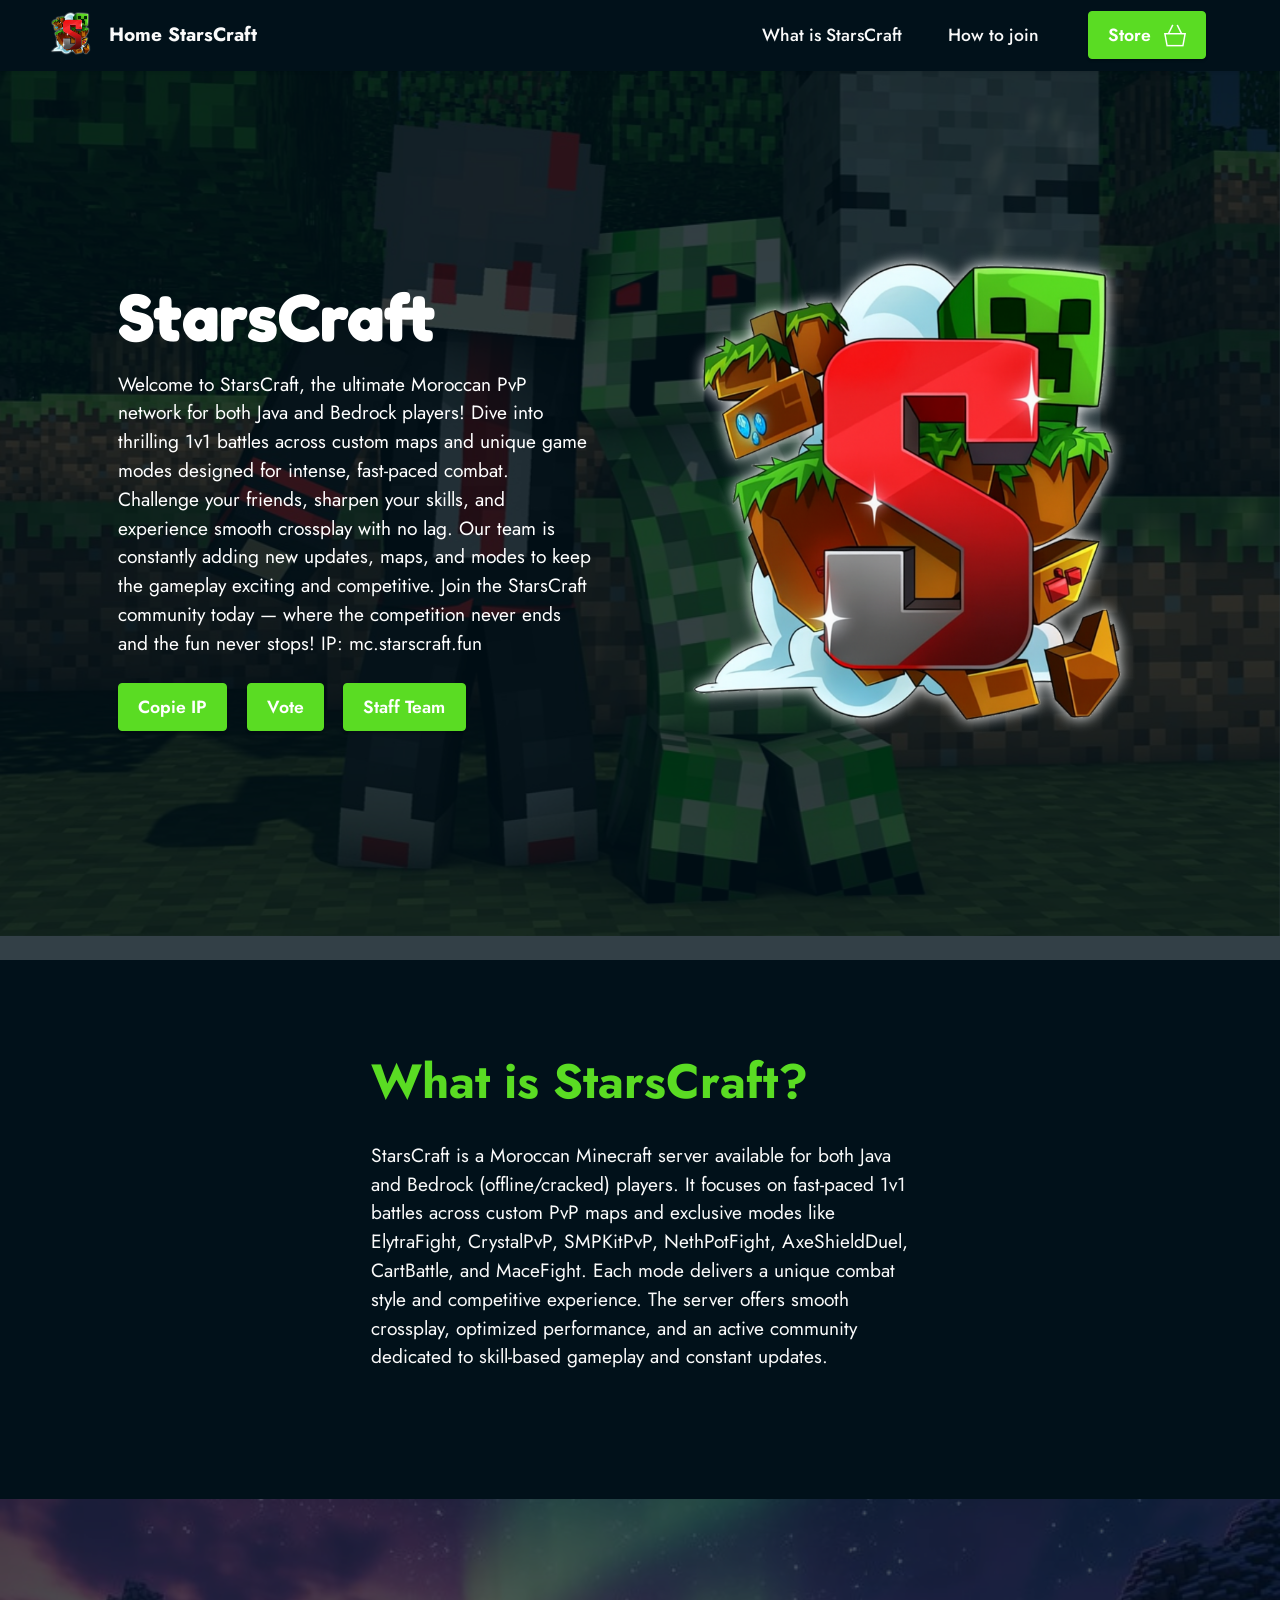
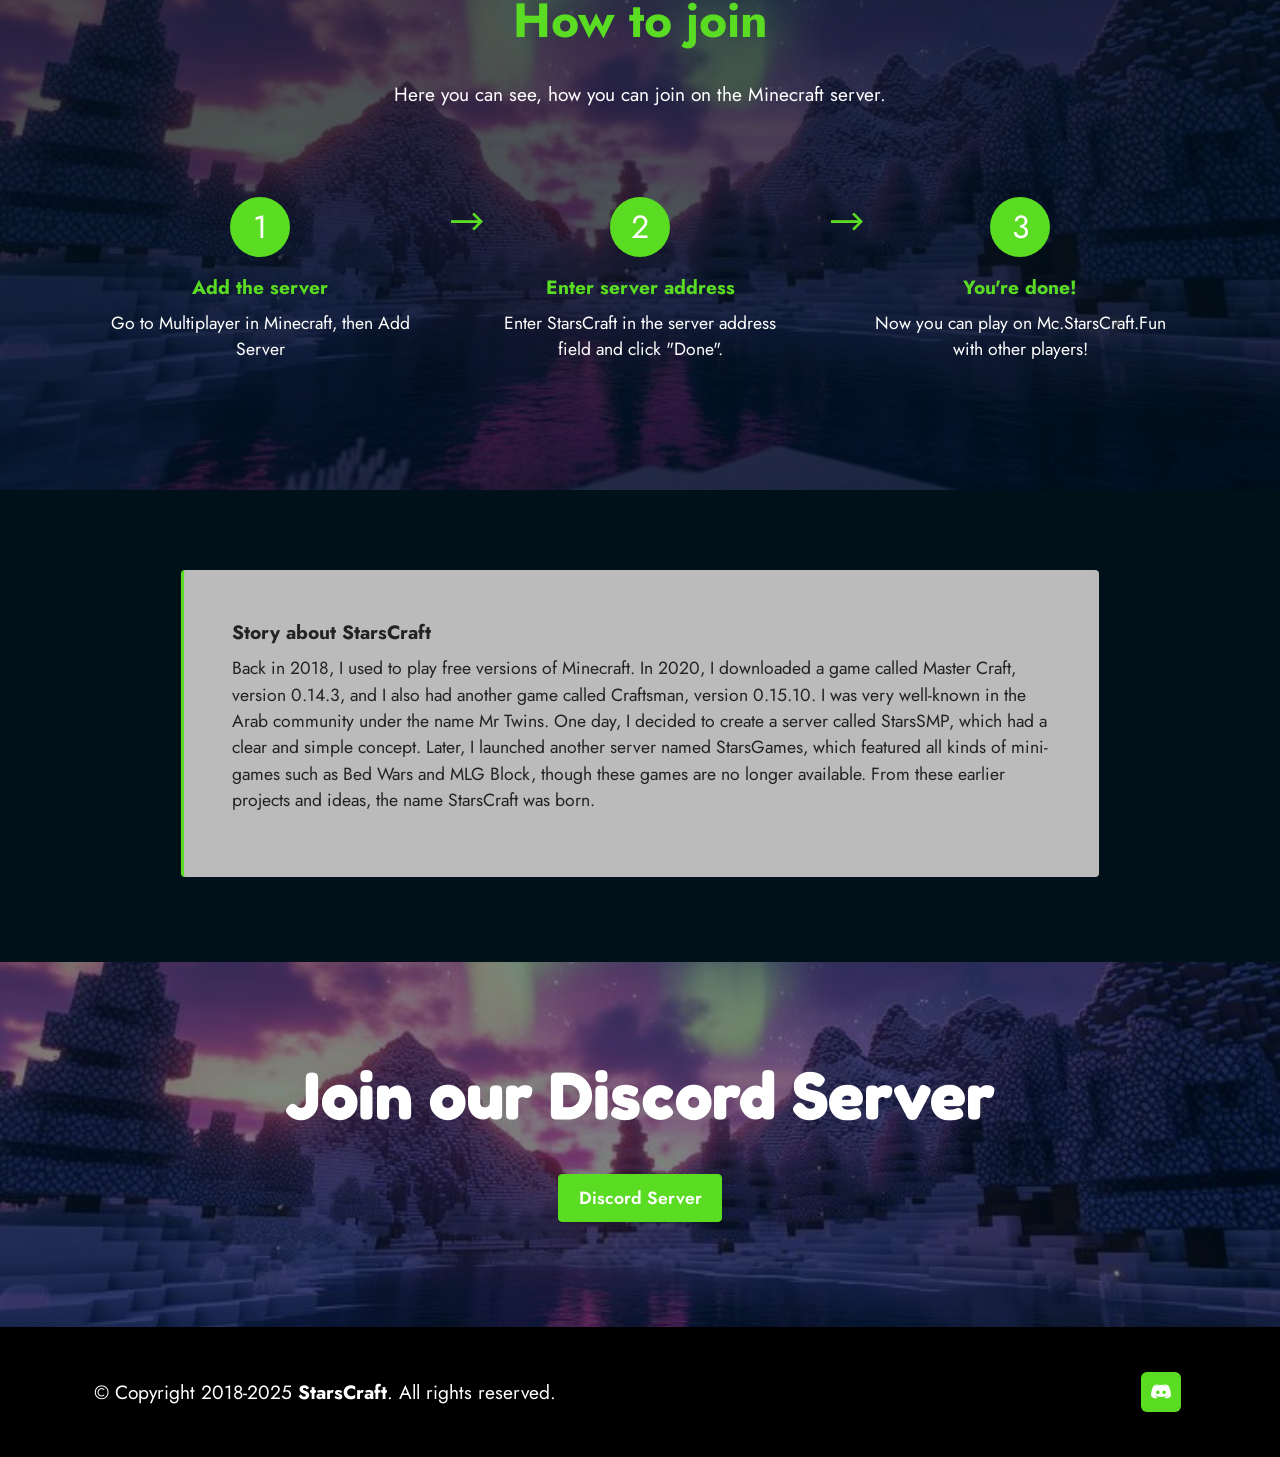
==== commit 33a63409: "K" ====
--- a/index.html
+++ b/index.html
@@ -1,5 +1,5 @@
 <!DOCTYPE html>
-<html  >
+<html>
 <head>
   
   <meta charset="UTF-8">
@@ -10,9 +10,8 @@
   <meta property="og:image" content="">
   <meta name="twitter:title" content="Home - StarsCraft">
   <meta name="viewport" content="width=device-width, initial-scale=1, minimum-scale=1">
-  <link rel="shortcut icon" href="assets/images/512xnewhypixel.png" type="image/x-icon">
-  <meta name="description" content="This is our official Website for the Minecraft Server StarsCraft! Join now with 1.21.4">
-  
+  <link rel="shortcut icon" href="assets/images/1StarSCraft.png" type="image/x-icon">
+  <meta name="description" content=".">
   
   <title>Home - StarsCraft</title>
   <link rel="stylesheet" href="assets/web/assets/mobirise-icons2/mobirise2.css">
@@ -29,248 +28,194 @@
   <noscript><link rel="stylesheet" href="https://fonts.googleapis.com/css?family=Fredoka+One:400&display=swap"></noscript>
   <link rel="preload" href="https://fonts.googleapis.com/css?family=Jost:100,200,300,400,500,600,700,800,900,100i,200i,300i,400i,500i,600i,700i,800i,900i&display=swap" as="style" onload="this.onload=null;this.rel='stylesheet'">
   <noscript><link rel="stylesheet" href="https://fonts.googleapis.com/css?family=Jost:100,200,300,400,500,600,700,800,900,100i,200i,300i,400i,500i,600i,700i,800i,900i&display=swap"></noscript>
-  <link rel="preload" as="style" href="assets/mobirise/css/mbr-additional.css"><link rel="stylesheet" href="assets/mobirise/css/mbr-additional.css" type="text/css">
-  
-  
-  
+  <link rel="preload" as="style" href="assets/mobirise/css/mbr-additional.css">
+  <link rel="stylesheet" href="assets/mobirise/css/mbr-additional.css" type="text/css">
   
 </head>
 <body>
   
-  <section data-bs-version="5.1" class="menu menu2 cid-tkbL8n4vab" once="menu" id="menu2-16">
-    
-    <nav class="navbar navbar-dropdown navbar-fixed-top navbar-expand-lg">
-        <div class="container-fluid">
-            <div class="navbar-brand">
-                <span class="navbar-logo">
-                    <a href="#">
-                        <img src="assets/images/Hamza.png" alt="" style="height: 3rem;">
-                    </a>
-                </span>
-                <span class="navbar-caption-wrap"><a class="navbar-caption text-white display-7" href="#">Home StarsCraft</a></span>
-            </div>
-            <button class="navbar-toggler" type="button" data-toggle="collapse" data-bs-toggle="collapse" data-target="#navbarSupportedContent" data-bs-target="#navbarSupportedContent" aria-controls="navbarNavAltMarkup" aria-expanded="false" aria-label="Toggle navigation">
-                <div class="hamburger">
-                    <span></span>
-                    <span></span>
-                    <span></span>
-                    <span></span>
-                </div>
-            </button>
-            <div class="collapse navbar-collapse" id="navbarSupportedContent">
-                <ul class="navbar-nav nav-dropdown" data-app-modern-menu="true"><li class="nav-item"><a class="nav-link link text-white text-primary display-4" href="index.html#features13-2">What is StarsCraft</a></li>
-                    <li class="nav-item"><a class="nav-link link text-white text-primary display-4" href="index.html#features24-4">How to join</a></li>
-
-                
-                <div class="navbar-buttons mbr-section-btn"><a class="btn btn-primary display-4" href="https://StarsCraft" target="_blank"><span class="mobi-mbri mobi-mbri-shopping-basket mbr-iconfont mbr-iconfont-btn"></span>Store&nbsp;</a></div>
-            </div>
-        </div>
-    </nav>
+<section data-bs-version="5.1" class="menu menu2 cid-tkbL8n4vab" once="menu" id="menu2-16">
+  <nav class="navbar navbar-dropdown navbar-fixed-top navbar-expand-lg">
+    <div class="container-fluid">
+      <div class="navbar-brand">
+        <span class="navbar-logo">
+          <a href="#">
+            <img src="assets/images/StarsCraft.png" alt="" style="height: 3rem;">
+          </a>
+        </span>
+        <span class="navbar-caption-wrap"><a class="navbar-caption text-white display-7" href="#">Home StarsCraft</a></span>
+      </div>
+      <button class="navbar-toggler" type="button" data-toggle="collapse" data-bs-toggle="collapse" data-target="#navbarSupportedContent" data-bs-target="#navbarSupportedContent" aria-controls="navbarNavAltMarkup" aria-expanded="false" aria-label="Toggle navigation">
+        <div class="hamburger">
+          <span></span>
+          <span></span>
+          <span></span>
+          <span></span>
+        </div>
+      </button>
+      <div class="collapse navbar-collapse" id="navbarSupportedContent">
+        <ul class="navbar-nav nav-dropdown" data-app-modern-menu="true">
+          <li class="nav-item"><a class="nav-link link text-white text-primary display-4" href="index.html#features13-2">What is StarsCraft</a></li>
+          <li class="nav-item"><a class="nav-link link text-white text-primary display-4" href="index.html#features24-4">How to join</a></li>
+        </ul>
+        <div class="navbar-buttons mbr-section-btn">
+          <a class="btn btn-primary display-4" href="https://StarsCraft.FUN" target="_blank">
+            <span class="mobi-mbri mobi-mbri-shopping-basket mbr-iconfont mbr-iconfont-btn"></span>Store&nbsp;
+          </a>
+        </div>
+      </div>
+    </div>
+  </nav>
 </section>
 
 <section data-bs-version="5.1" class="header14 cid-tjqpRpO1sc mbr-fullscreen mbr-parallax-background" id="header14-d">
 
-    
-
-    
-    <div class="mbr-overlay" style="opacity: 0.8; background-color: rgb(1, 17, 26);"></div>
-
-    <div class="container">
-        <div class="row justify-content-center align-items-center">
-            <div class="col-12 col-md-6 image-wrapper">
-                <img src="assets/images/AbdeOul.png
-" alt="">
-            </div>
-            <div class="col-12 col-md">
-                <div class="text-wrapper">
-                    <h1 class="mbr-section-title mbr-fonts-style mb-3 display-1"><strong>StarsCraft</strong></h1>
-                    <p class="mbr-text mbr-fonts-style display-7">
-Welcome to StarsCraft the ultimate Moroccan server for fun and competition!
-Enjoy intense 1v1 battles across a variety of exciting PvP maps, where you can test your skills and challenge your friends in fast-paced, action packed gameplay.
-
-We’re constantly working on new updates and unique maps to make the experience even better and more enjoyable for everyone.
-Join our vibrant StarsCraft community today where the competition never ends and the fun never stops
+  <div class="mbr-overlay" style="opacity: 0.8; background-color: rgb(1, 17, 26);"></div>
+
+  <div class="container">
+    <div class="row justify-content-center align-items-center">
+      <div class="col-12 col-md-6 image-wrapper">
+        <img src="assets/images/StarsCraft1.png" alt="">
+      </div>
+      <div class="col-12 col-md">
+        <div class="text-wrapper">
+          <h1 class="mbr-section-title mbr-fonts-style mb-3 display-1"><strong>StarsCraft</strong></h1>
+          <p class="mbr-text mbr-fonts-style display-7">
+Welcome to StarsCraft, the ultimate Moroccan PvP network for both Java and Bedrock players! Dive into thrilling 1v1 battles across custom maps and unique game modes designed for intense, fast-paced combat. Challenge your friends, sharpen your skills, and experience smooth crossplay with no lag. Our team is constantly adding new updates, maps, and modes to keep the gameplay exciting and competitive. Join the StarsCraft community today — where the competition never ends and the fun never stops! IP: mc.starscraft.fun
 </p>
-                    <div class="mbr-section-btn mt-3"><a class="btn btn-primary display-4" href="https://discord.gg/7tt7apjcqB" target="_blank">MC.STARSCRAFT.FUN</a>
-                        <a class="btn btn-info-outline display-4" href="https://topminecraftservers.org/server/41215" target="_blank">Vote &gt;</a></div>
-                </div>
-            </div>
-        </div>
-    </div>
+
+          <div class="mbr-section-btn mt-3">
+            <a class="btn btn-primary display-4" href="javascript:void(0)" onclick="copyIP()">Copie IP</a>
+            <a class="btn btn-primary display-4" href="https://topminecraftservers.org/server/41215" target="_blank">Vote </a>
+            <a class="btn btn-primary display-4" href="https://example.com/staffteam" target="_blank">Staff Team</a>
+          </div>
+        </div>
+      </div>
+    </div>
+  </div>
 </section>
 
 <section data-bs-version="5.1" class="features12 cid-tjqffd3dFI" id="features13-2">
-
-    
-
-    
-    
-    <div class="container">
-        <div class="row justify-content-center">
-            <div class="col-12 col-lg-6">
-                <div class="card-wrapper">
-                    <div class="card-box align-left">
-                        <h4 class="card-title mbr-fonts-style mb-4 display-2">
-                            <strong>What is StarsCraft?</strong></h4>
-                        <p class="mbr-text mbr-fonts-style mb-4 display-7"> StarsCraft is a Moroccan Minecraft Java Edition server in offline (cracked) mode. It offers various PvP maps such as MacePvP, Nethpot, WoodPvP, AxePvP, Beast, Diapot, and ElytraFight — each providing unique combat styles and fast-paced competitive gameplay.&nbsp;<br></p>
-                        
-                    </div>
-                </div>
-            </div>
-           
-        </div>
-    </div>
+  <div class="container">
+    <div class="row justify-content-center">
+      <div class="col-12 col-lg-6">
+        <div class="card-wrapper">
+          <div class="card-box align-left">
+            <h4 class="card-title mbr-fonts-style mb-4 display-2"><strong>What is StarsCraft?</strong></h4>
+            <p class="mbr-text mbr-fonts-style mb-4 display-7">StarsCraft is a Moroccan Minecraft server available for both Java and Bedrock (offline/cracked) players. It focuses on fast-paced 1v1 battles across custom PvP maps and exclusive modes like ElytraFight, CrystalPvP, SMPKitPvP, NethPotFight, AxeShieldDuel, CartBattle, and MaceFight. Each mode delivers a unique combat style and competitive experience. The server offers smooth crossplay, optimized performance, and an active community dedicated to skill-based gameplay and constant updates.</p>
+          </div>
+        </div>
+      </div>
+    </div>
+  </div>
 </section>
 
 <section data-bs-version="5.1" class="features23 cid-tjqfAD0JSA" id="features24-4">
-
-    
-
-    
-    <div class="mbr-overlay" style="opacity: 0.7; background-color: rgb(1, 17, 26);">
-    </div>
-    <div class="container">
-        <div class="row justify-content-center">
-            <div class="col-12">
-                <div class="card-wrapper mb-4">
-                    <div class="card-box align-center">
-                        <h4 class="card-title mbr-fonts-style mb-4 display-2">
-                            <strong>How to join</strong></h4>
-                        <p class="mbr-text mbr-fonts-style mb-4 display-7">
-                            Here you can see, how you can join on the Minecraft server.</p>
-                        
-                    </div>
-                </div>
-            </div>
-            <div class="col-12 col-md-6 col-lg-4">
-                <div class="item first mbr-flex p-4">
-                    <div class="icon-wrap w-100">
-                        <div class="icon-box">
-                            <span class="step-number mbr-fonts-style display-5">1</span>
-                        </div>
-                    </div>
-
-                    <div class="text-box">
-                        <h4 class="icon-title card-title mbr-black mbr-fonts-style display-7">
-                            <strong>Add the server</strong></h4>
-                        <h5 class="mbr-text mbr-black mbr-fonts-style display-4">Go to Multiplayer in Minecraft, then Add Server</h5>
-                    </div>
-                </div>
-                <!-- <span mbr-icon class="mbr-iconfont mobi-mbri-devices mobi-mbri"></span> -->
-            </div>
-            <div class="col-12 col-md-6 col-lg-4">
-                <div class="item mbr-flex p-4">
-                    <div class="icon-wrap w-100">
-                        <div class="icon-box">
-                            <span class="step-number mbr-fonts-style display-5">2</span>
-                        </div>
-                    </div>
-                    <div class="text-box">
-                        <h4 class="icon-title card-title mbr-black mbr-fonts-style display-7">
-                            <strong>Enter server adress</strong></h4>
-                        <h5 class="mbr-text mbr-black mbr-fonts-style display-4">Enter StarsCraft in the server address field and click "Done".</h5>
-                    </div>
-                </div>
-            </div>
-            <div class="col-12 col-md-6 col-lg-4">
-                <div class="item mbr-flex p-4">
-                    <div class="icon-wrap w-100">
-                        <div class="icon-box">
-                            <span class="step-number mbr-fonts-style display-5">3</span>
-                        </div>
-                    </div>
-                    <div class="text-box">
-                        <h4 class="icon-title card-title mbr-black mbr-fonts-style display-7">
-                            <strong>You're done!</strong></h4>
-                        <h5 class="mbr-text mbr-black mbr-fonts-style display-4">Now you can play on Mc.StarsCraft.Fun with other players!</h5>
-                    </div>
-                </div>
-            </div>
-            
-            
-            
-            
-            
-        </div>
-    </div>
+  <div class="mbr-overlay" style="opacity: 0.7; background-color: rgb(1, 17, 26);"></div>
+  <div class="container">
+    <div class="row justify-content-center">
+      <div class="col-12">
+        <div class="card-wrapper mb-4">
+          <div class="card-box align-center">
+            <h4 class="card-title mbr-fonts-style mb-4 display-2"><strong>How to join</strong></h4>
+            <p class="mbr-text mbr-fonts-style mb-4 display-7">Here you can see, how you can join on the Minecraft server.</p>
+          </div>
+        </div>
+      </div>
+
+      <div class="col-12 col-md-6 col-lg-4">
+        <div class="item first mbr-flex p-4">
+          <div class="icon-wrap w-100"><div class="icon-box"><span class="step-number mbr-fonts-style display-5">1</span></div></div>
+          <div class="text-box">
+            <h4 class="icon-title card-title mbr-black mbr-fonts-style display-7"><strong>Add the server</strong></h4>
+            <h5 class="mbr-text mbr-black mbr-fonts-style display-4">Go to Multiplayer in Minecraft, then Add Server</h5>
+          </div>
+        </div>
+      </div>
+
+      <div class="col-12 col-md-6 col-lg-4">
+        <div class="item mbr-flex p-4">
+          <div class="icon-wrap w-100"><div class="icon-box"><span class="step-number mbr-fonts-style display-5">2</span></div></div>
+          <div class="text-box">
+            <h4 class="icon-title card-title mbr-black mbr-fonts-style display-7"><strong>Enter server address</strong></h4>
+            <h5 class="mbr-text mbr-black mbr-fonts-style display-4">Enter StarsCraft in the server address field and click "Done".</h5>
+          </div>
+        </div>
+      </div>
+
+      <div class="col-12 col-md-6 col-lg-4">
+        <div class="item mbr-flex p-4">
+          <div class="icon-wrap w-100"><div class="icon-box"><span class="step-number mbr-fonts-style display-5">3</span></div></div>
+          <div class="text-box">
+            <h4 class="icon-title card-title mbr-black mbr-fonts-style display-7"><strong>You're done!</strong></h4>
+            <h5 class="mbr-text mbr-black mbr-fonts-style display-4">Now you can play on Mc.StarsCraft.Fun with other players!</h5>
+          </div>
+        </div>
+      </div>
+
+    </div>
+  </div>
 </section>
 
 <section data-bs-version="5.1" class="content7 cid-tjqfrB7rtr" id="content7-3">
-    
-    <div class="container">
-        <div class="row justify-content-center">
-            <div class="col-12 col-md-10">
-                <blockquote>
-                <h5 class="mbr-section-title mbr-fonts-style mb-2 display-7"><strong>Story about StarsCraft</strong></h5>
-                <p class="mbr-text mbr-fonts-style display-4"> &nbsp;  Back in 2018, I used to play free versions of Minecraft. In 2020, I downloaded a game called Master Craft, version 0.14.3, and I also had another game called Craftsman, version 0.15.10. I was very well-known in the Arab community under the name Mr Twins.
-
-One day, I decided to create a server called StarsSMP, which had a clear and simple concept. Later, I launched another server named StarsGames, which featured all kinds of mini-games such as Bed Wars and MLG Block, though these games are no longer available.
-
-From these earlier projects and ideas, the name StarsCraft was born.<br></p></blockquote>
-            </div>
-        </div>
-    </div>
+  <div class="container">
+    <div class="row justify-content-center">
+      <div class="col-12 col-md-10">
+        <blockquote>
+          <h5 class="mbr-section-title mbr-fonts-style mb-2 display-7"><strong>Story about StarsCraft</strong></h5>
+          <p class="mbr-text mbr-fonts-style display-4">  Back in 2018, I used to play free versions of Minecraft. In 2020, I downloaded a game called Master Craft, version 0.14.3, and I also had another game called Craftsman, version 0.15.10. I was very well-known in the Arab community under the name Mr Twins. One day, I decided to create a server called StarsSMP, which had a clear and simple concept. Later, I launched another server named StarsGames, which featured all kinds of mini-games such as Bed Wars and MLG Block, though these games are no longer available. From these earlier projects and ideas, the name StarsCraft was born.</p>
+        </blockquote>
+      </div>
+    </div>
+  </div>
 </section>
 
 <section data-bs-version="5.1" class="info1 cid-tjqN7jdkCu" id="info1-11">
-    
-
-    
-    <div class="mbr-overlay" style="opacity: 0.5; background-color: rgb(1, 17, 26);"></div>
-    <div class="align-center container">
-        <div class="row justify-content-center">
-            <div class="col-12 col-lg-8">
-                <h3 class="mbr-section-title mb-4 mbr-fonts-style display-1">
-                    <strong>Join our Discord Server&nbsp;</strong></h3>
-                
-                <div class="mbr-section-btn"><a class="btn btn-primary display-4" href="https://discord.com/invite/7tt7apjcqB" target="_blank">Discord Server</a></div>
-            </div>
-        </div>
-    </div>
-</section>
-
-
+  <div class="mbr-overlay" style="opacity: 0.5; background-color: rgb(1, 17, 26);"></div>
+  <div class="align-center container">
+    <div class="row justify-content-center">
+      <div class="col-12 col-lg-8">
+        <h3 class="mbr-section-title mb-4 mbr-fonts-style display-1"><strong>Join our Discord Server</strong></h3>
+        <div class="mbr-section-btn"><a class="btn btn-primary display-4" href="https://discord.com/invite/7tt7apjcqB" target="_blank">Discord Server</a></div>
+      </div>
+    </div>
+  </div>
+</section>
 
 <section data-bs-version="5.1" class="footer1 cid-tkbGMWG3Nn" once="footer" id="footer01-15">
-    
-    
-    <div class="container">
-        <div class="row justify-content-center">
-            <div class="col-md-12 col-lg-6 my-auto px-4 align-left">
-                <p class="mbr-text text-grey mb-0 mbr-fonts-style display-7">
-                    © Copyright 2025 <strong>StarsCraft</strong>. All rights reserved.<br></p>
-            </div>
-            <div class="col-md-12 col-lg-6 px-4 align-right">
-                <div class="social-list">
-              
-                    <div class="soc-item">
-                        <a href="https://discord.com/invite/7tt7apjcqB" target="_blank">
-                            <span class="mbr-iconfont mbr-iconfont-social socicon-discord socicon"></span>
-                        </a>
-                    </div>
-
-                    
-
-                    
-
-                    
-                </div>
-            </div>
-        </div>
-    </div>
-</section>
-
+  <div class="container">
+    <div class="row justify-content-center">
+      <div class="col-md-12 col-lg-6 my-auto px-4 align-left">
+        <p class="mbr-text text-grey mb-0 mbr-fonts-style display-7">© Copyright 2018-2025 <strong>StarsCraft</strong>. All rights reserved.</p>
+      </div>
+      <div class="col-md-12 col-lg-6 px-4 align-right">
+        <div class="social-list">
+          <div class="soc-item">
+            <a href="https://discord.com/invite/7tt7apjcqB" target="_blank"><span class="mbr-iconfont mbr-iconfont-social socicon-discord socicon"></span></a>
+          </div>
+        </div>
+      </div>
+    </div>
+  </div>
+</section>
+
+<script>
+function copyIP() {
+  const ip = "mc.starscraft.fun";
+  navigator.clipboard.writeText(ip).then(() => {
+    alert(" IP copied: " + ip);
+  });
+}
+</script>
 
 <script src="assets/bootstrap/js/bootstrap.bundle.min.js"></script>
-  <script src="assets/parallax/jarallax.js"></script>
-  <script src="assets/smoothscroll/smooth-scroll.js"></script>
-  <script src="assets/ytplayer/index.js"></script>
-  <script src="assets/mbr-switch-arrow/mbr-switch-arrow.js"></script>
-  <script src="assets/dropdown/js/navbar-dropdown.js"></script>
-  <script src="assets/theme/js/script.js"></script>
-  
-  
-  
-  <input name="animation" type="">
-  </body>
-</html>+<script src="assets/parallax/jarallax.js"></script>
+<script src="assets/smoothscroll/smooth-scroll.js"></script>
+<script src="assets/ytplayer/index.js"></script>
+<script src="assets/mbr-switch-arrow/mbr-switch-arrow.js"></script>
+<script src="assets/dropdown/js/navbar-dropdown.js"></script>
+<script src="assets/theme/js/script.js"></script>
+
+<input name="animation" type="">
+</body>
+</html>
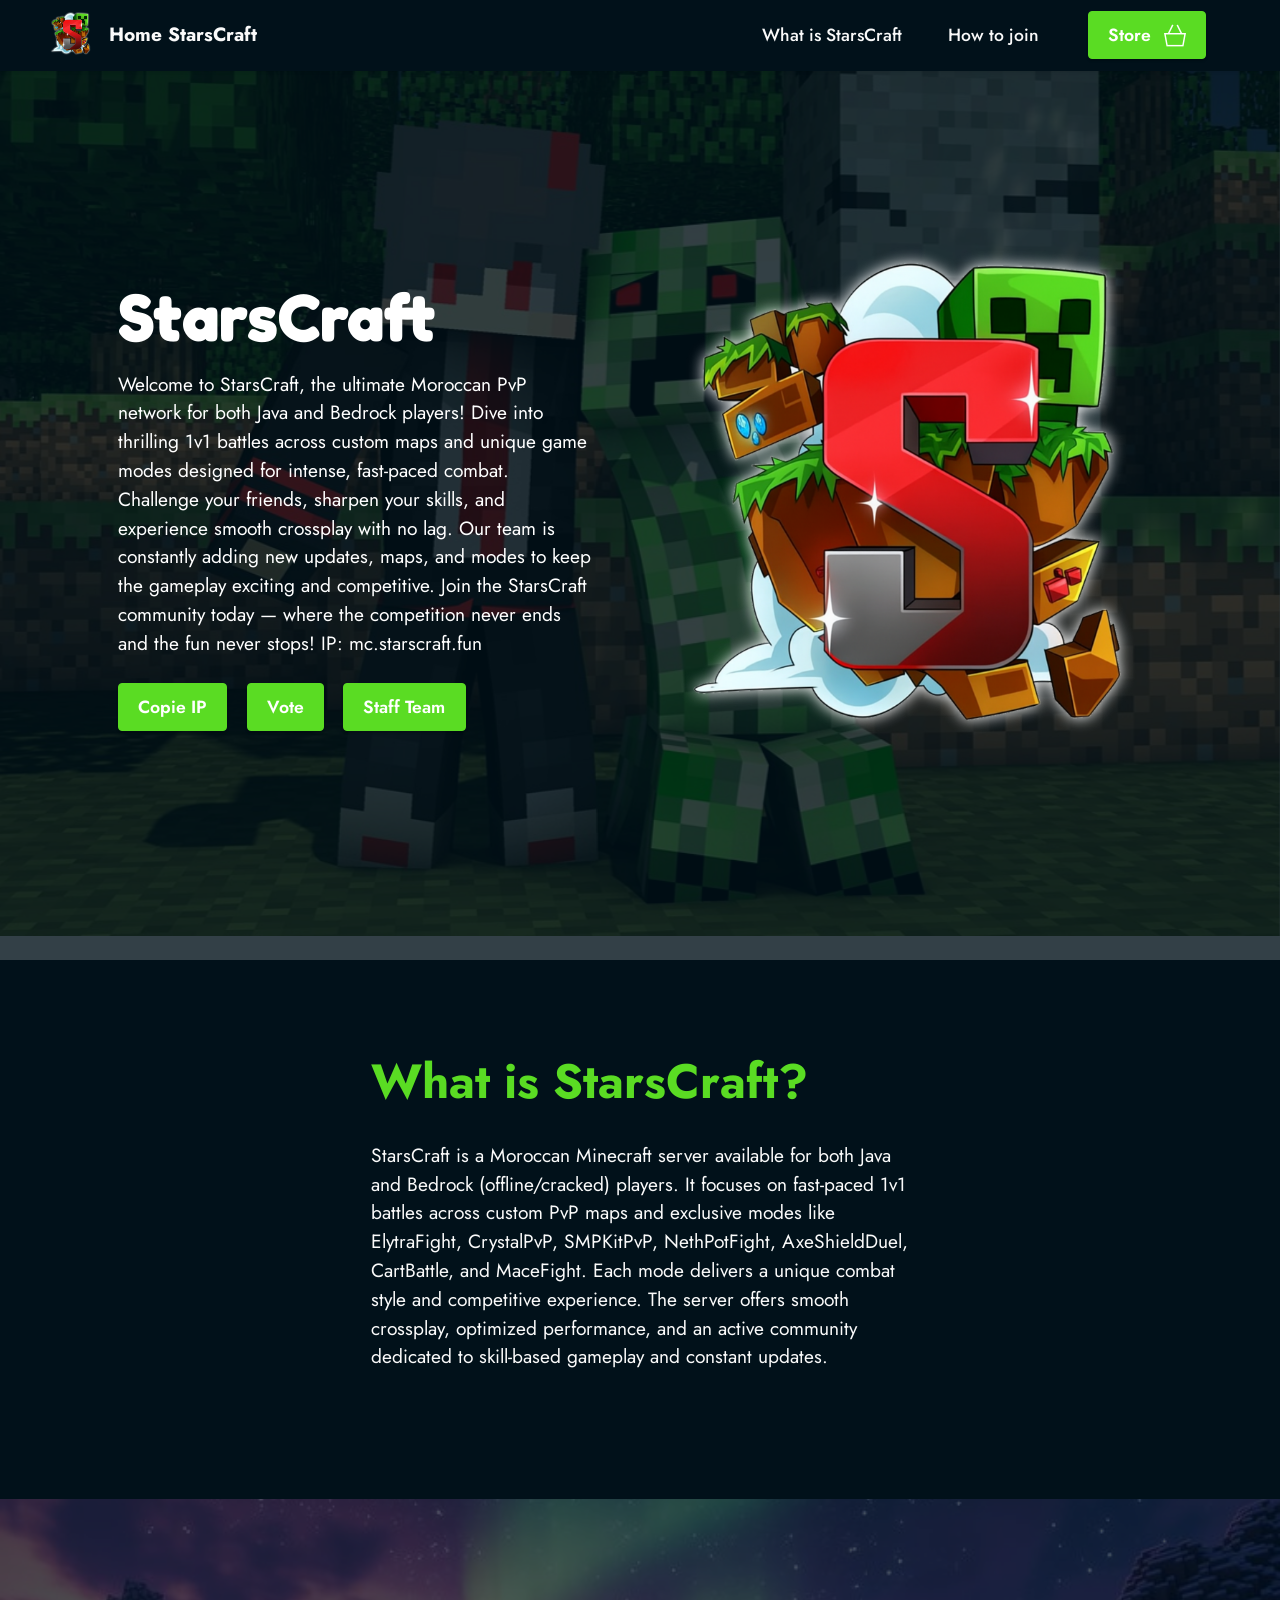
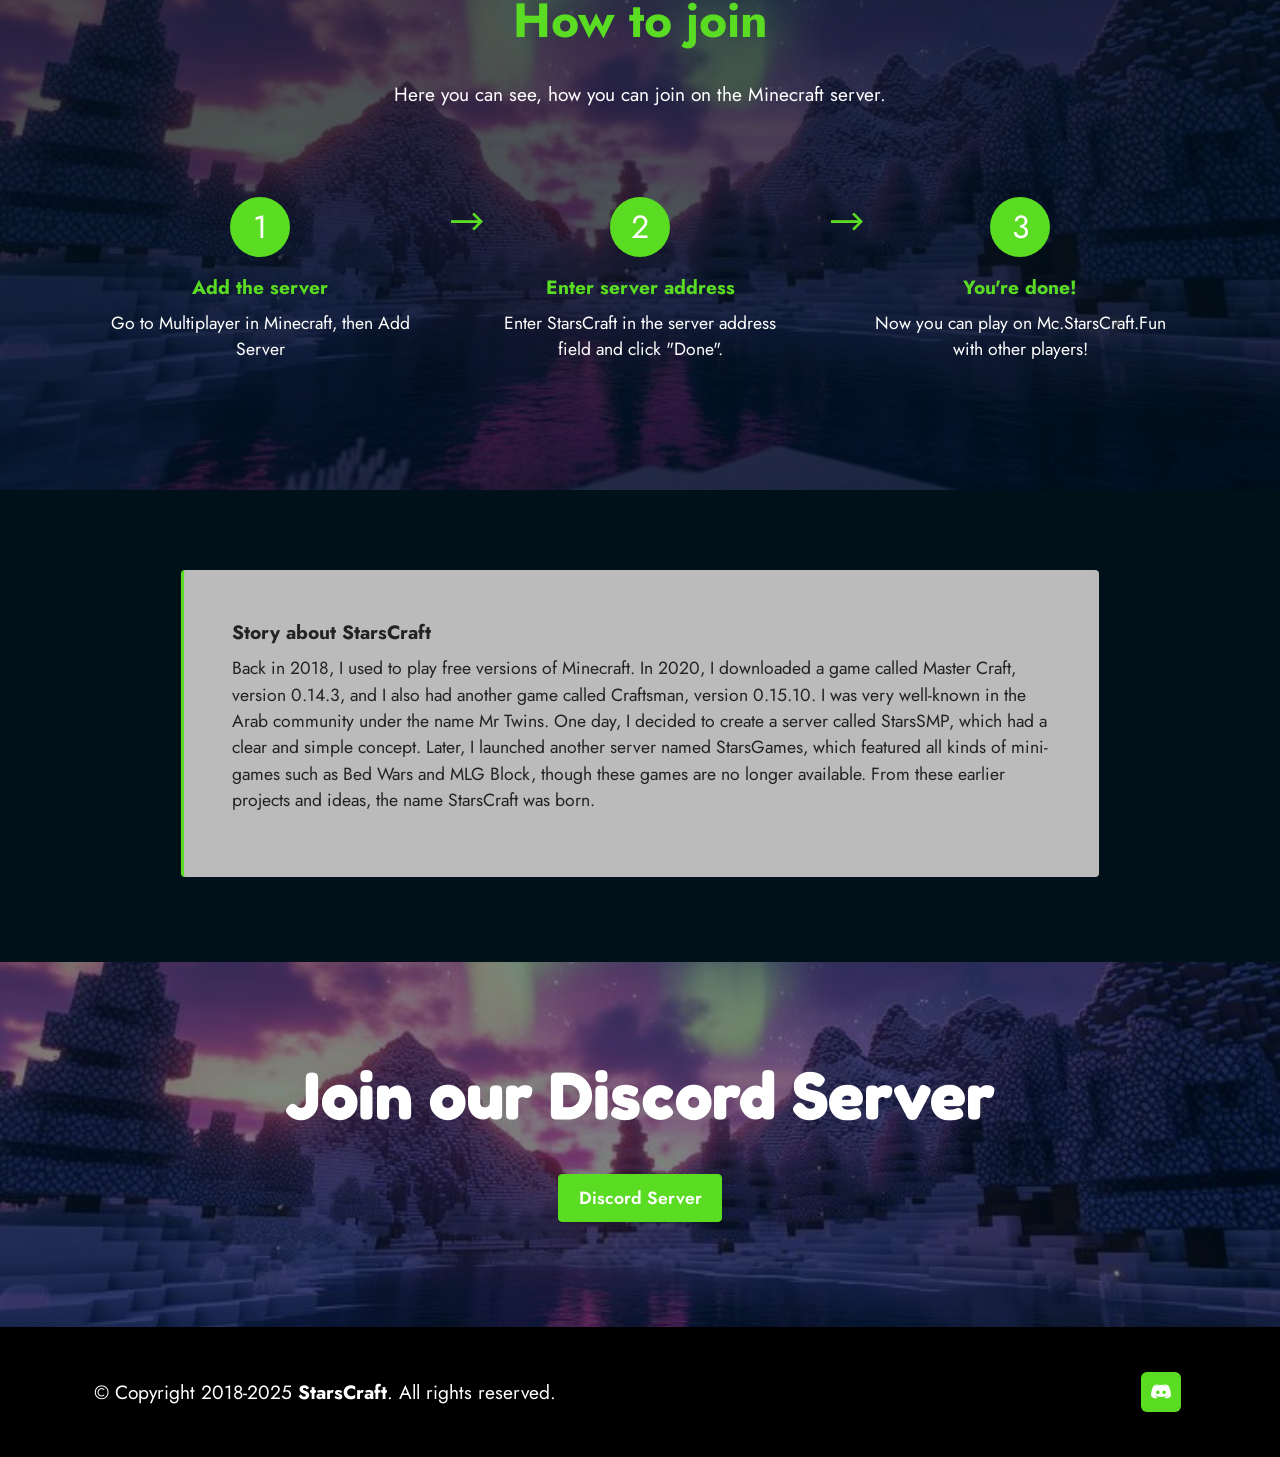
==== commit 90905234: "L" ====
--- a/index.html
+++ b/index.html
@@ -87,7 +87,7 @@
           <div class="mbr-section-btn mt-3">
             <a class="btn btn-primary display-4" href="javascript:void(0)" onclick="copyIP()">Copie IP</a>
             <a class="btn btn-primary display-4" href="https://topminecraftservers.org/server/41215" target="_blank">Vote </a>
-            <a class="btn btn-primary display-4" href="https://example.com/staffteam" target="_blank">Staff Team</a>
+            <a class="btn btn-primary display-4" href="staff.html" target="_blank">Staff Team</a>
           </div>
         </div>
       </div>
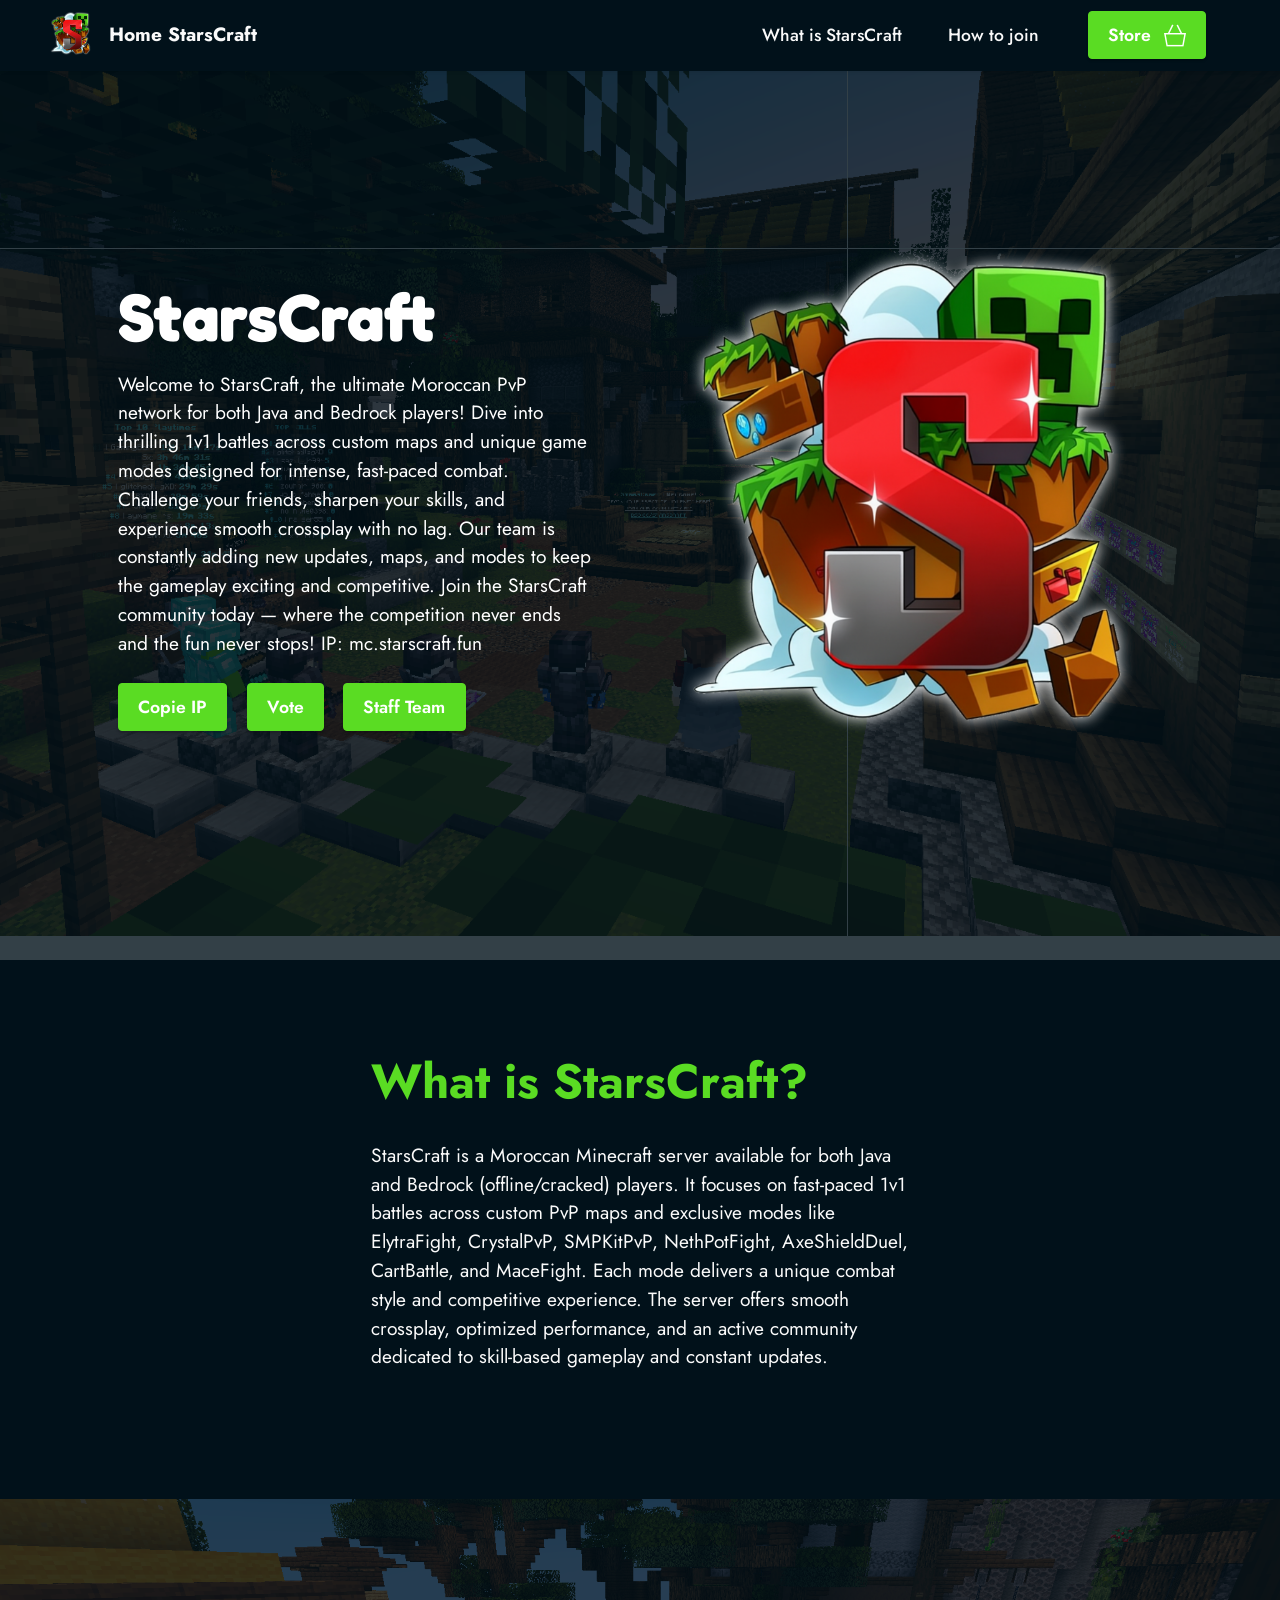
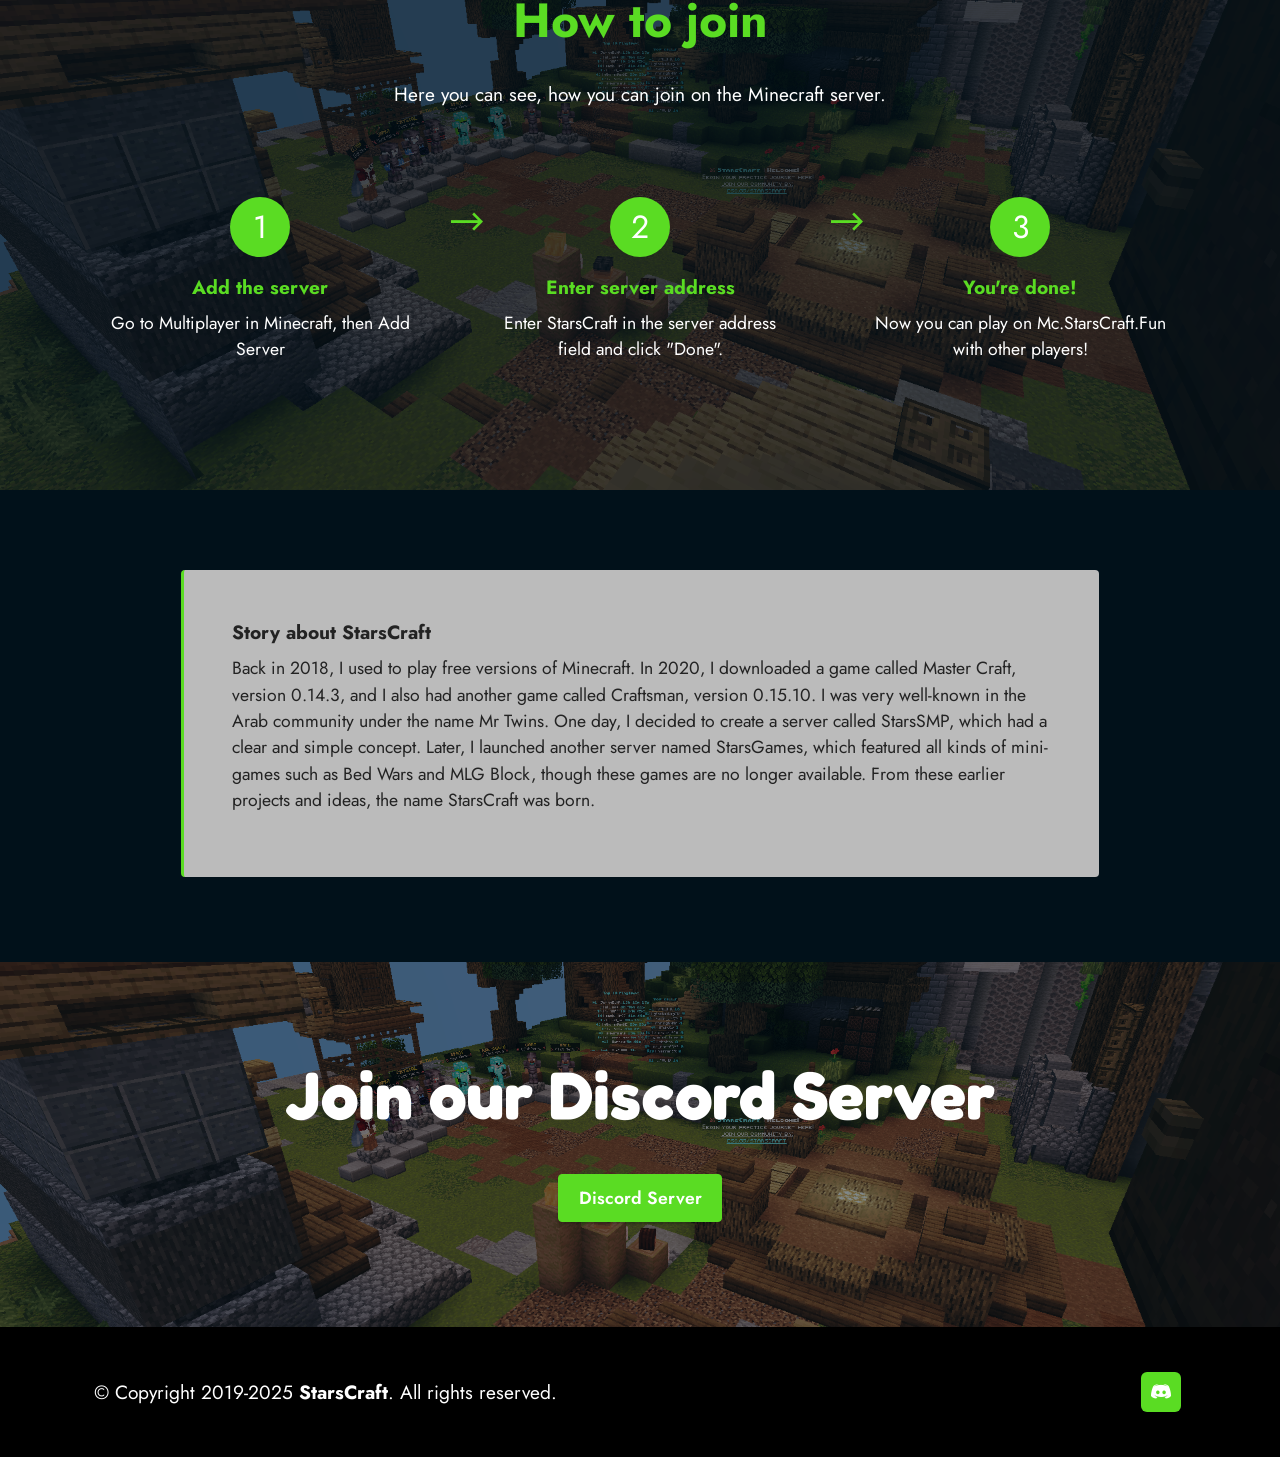
==== commit c8b75dbc: "x" ====
--- a/index.html
+++ b/index.html
@@ -8,7 +8,7 @@
   <meta name="twitter:card" content="summary_large_image"/>
   <meta name="twitter:image:src" content="">
   <meta property="og:image" content="">
-  <meta name="twitter:title" content="Home - StarsCraft">
+  <meta name="twitter:title" content="Home ・ StarsCraft">
   <meta name="viewport" content="width=device-width, initial-scale=1, minimum-scale=1">
   <link rel="shortcut icon" href="assets/images/1StarSCraft.png" type="image/x-icon">
   <meta name="description" content=".">
@@ -87,7 +87,7 @@
           <div class="mbr-section-btn mt-3">
             <a class="btn btn-primary display-4" href="javascript:void(0)" onclick="copyIP()">Copie IP</a>
             <a class="btn btn-primary display-4" href="https://topminecraftservers.org/server/41215" target="_blank">Vote </a>
-            <a class="btn btn-primary display-4" href="staff.html" target="_blank">Staff Team</a>
+            <a class="btn btn-primary display-4" href="staff.team.html" target="_blank">Staff Team</a>
           </div>
         </div>
       </div>
@@ -186,7 +186,7 @@
   <div class="container">
     <div class="row justify-content-center">
       <div class="col-md-12 col-lg-6 my-auto px-4 align-left">
-        <p class="mbr-text text-grey mb-0 mbr-fonts-style display-7">© Copyright 2018-2025 <strong>StarsCraft</strong>. All rights reserved.</p>
+        <p class="mbr-text text-grey mb-0 mbr-fonts-style display-7">© Copyright 2019-2025 <strong>StarsCraft</strong>. All rights reserved.</p>
       </div>
       <div class="col-md-12 col-lg-6 px-4 align-right">
         <div class="social-list">
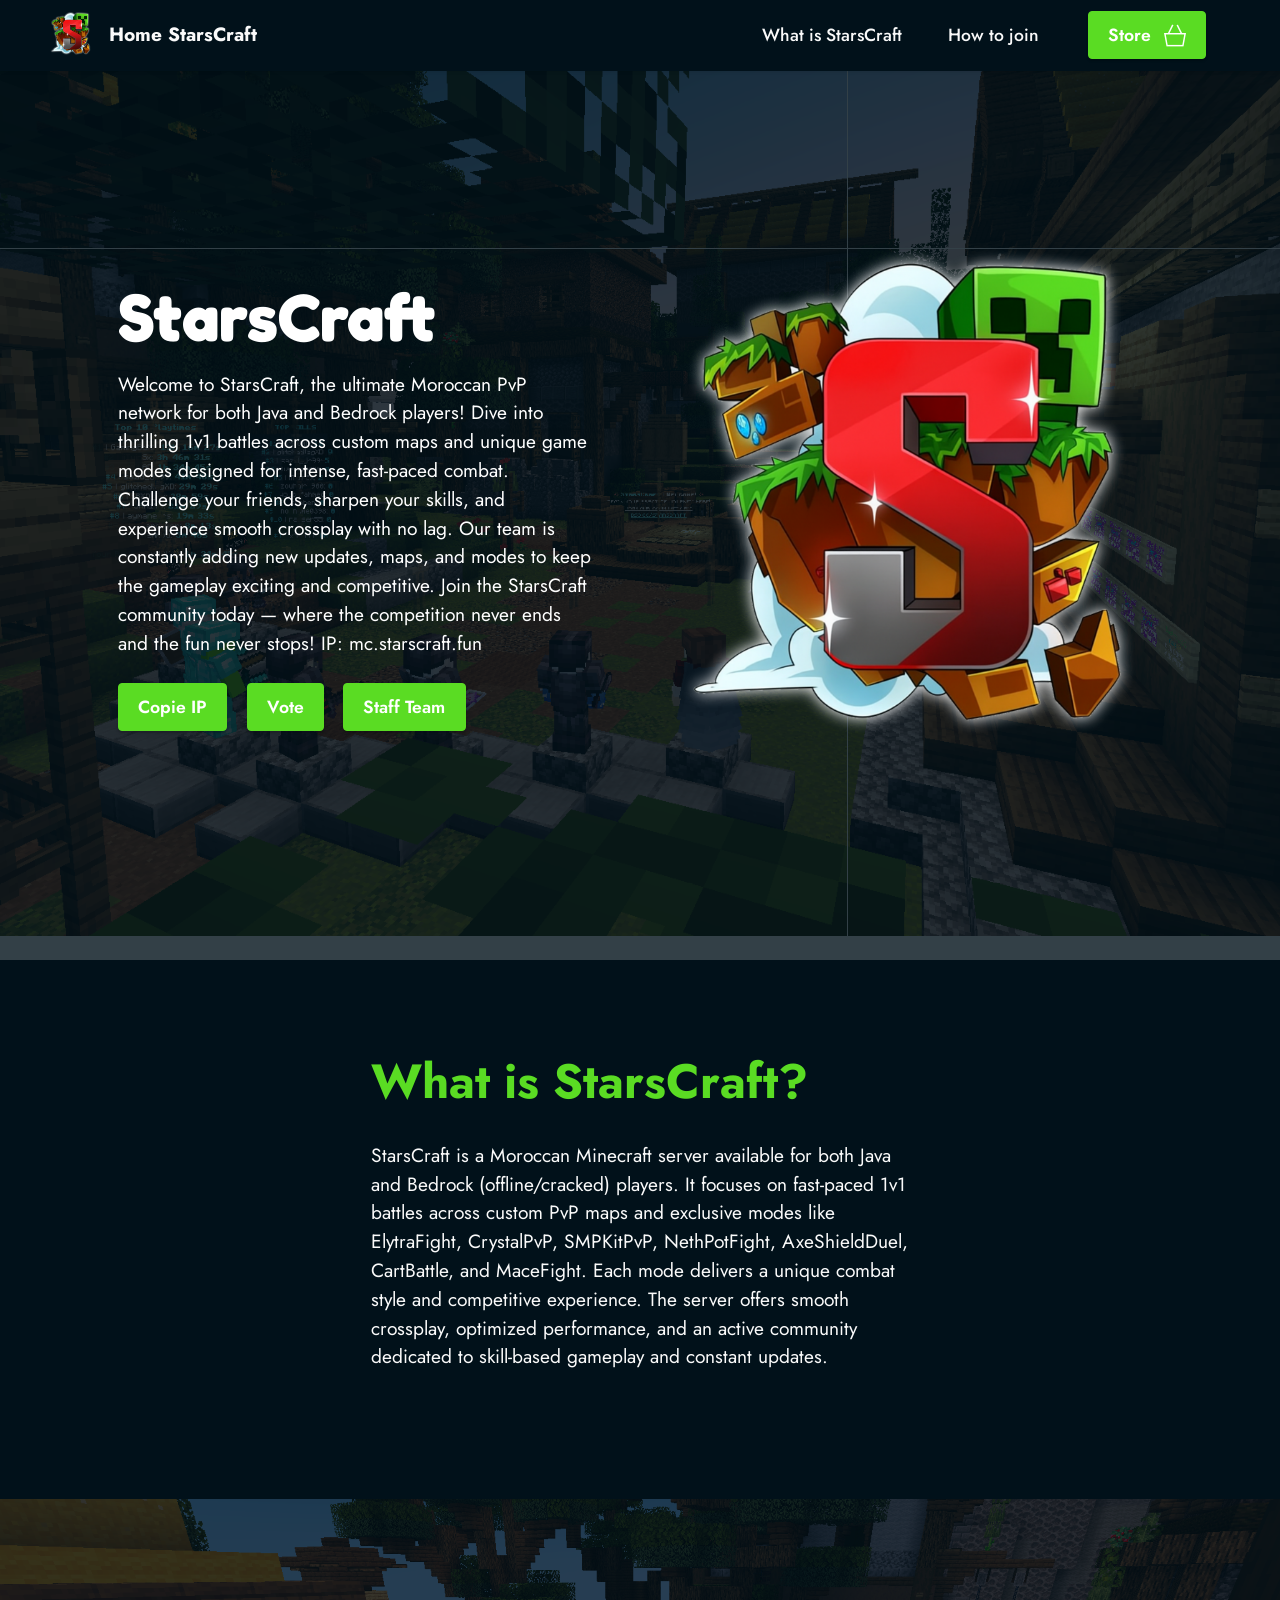
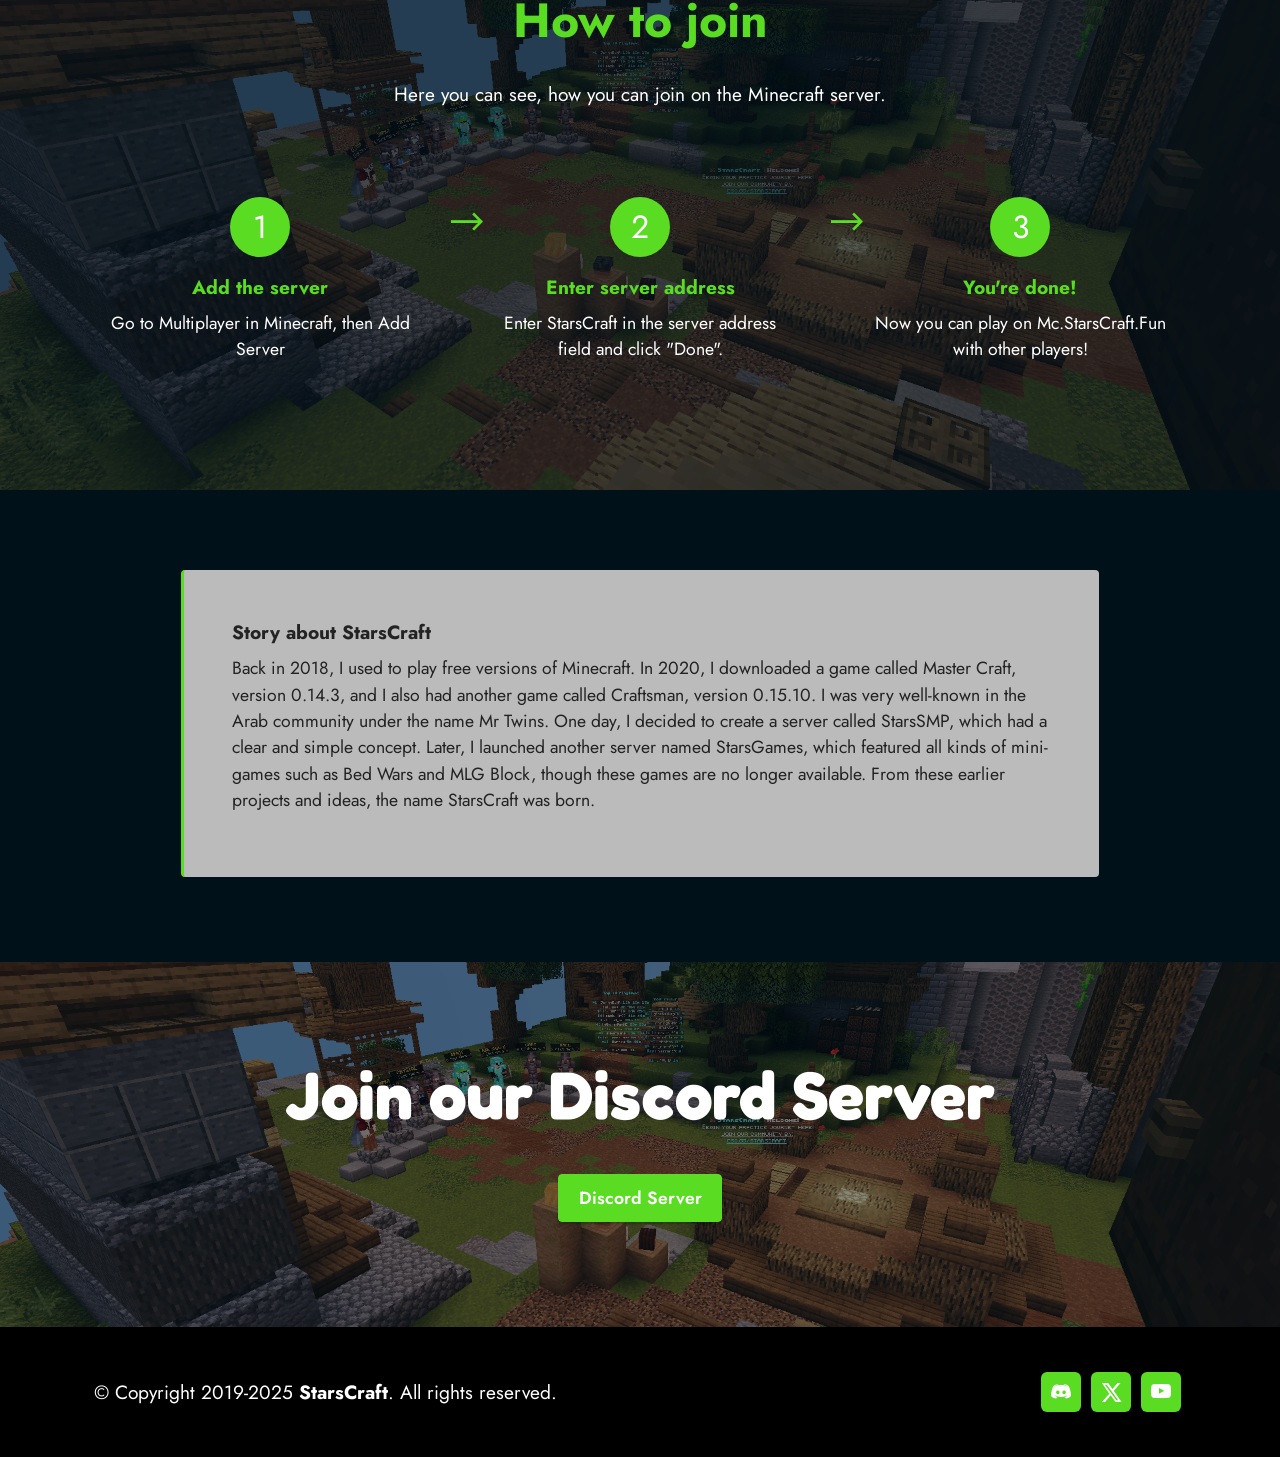
==== commit 81d5ee54: "Update index.html" ====
--- a/index.html
+++ b/index.html
@@ -1,10 +1,8 @@
 <!DOCTYPE html>
 <html>
 <head>
-  
   <meta charset="UTF-8">
   <meta http-equiv="X-UA-Compatible" content="IE=edge">
-  
   <meta name="twitter:card" content="summary_large_image"/>
   <meta name="twitter:image:src" content="">
   <meta property="og:image" content="">
@@ -12,7 +10,6 @@
   <meta name="viewport" content="width=device-width, initial-scale=1, minimum-scale=1">
   <link rel="shortcut icon" href="assets/images/1StarSCraft.png" type="image/x-icon">
   <meta name="description" content=".">
-  
   <title>Home - StarsCraft</title>
   <link rel="stylesheet" href="assets/web/assets/mobirise-icons2/mobirise2.css">
   <link rel="stylesheet" href="assets/web/assets/mobirise-icons/mobirise-icons.css">
@@ -30,10 +27,9 @@
   <noscript><link rel="stylesheet" href="https://fonts.googleapis.com/css?family=Jost:100,200,300,400,500,600,700,800,900,100i,200i,300i,400i,500i,600i,700i,800i,900i&display=swap"></noscript>
   <link rel="preload" as="style" href="assets/mobirise/css/mbr-additional.css">
   <link rel="stylesheet" href="assets/mobirise/css/mbr-additional.css" type="text/css">
-  
 </head>
 <body>
-  
+
 <section data-bs-version="5.1" class="menu menu2 cid-tkbL8n4vab" once="menu" id="menu2-16">
   <nav class="navbar navbar-dropdown navbar-fixed-top navbar-expand-lg">
     <div class="container-fluid">
@@ -69,9 +65,7 @@
 </section>
 
 <section data-bs-version="5.1" class="header14 cid-tjqpRpO1sc mbr-fullscreen mbr-parallax-background" id="header14-d">
-
   <div class="mbr-overlay" style="opacity: 0.8; background-color: rgb(1, 17, 26);"></div>
-
   <div class="container">
     <div class="row justify-content-center align-items-center">
       <div class="col-12 col-md-6 image-wrapper">
@@ -83,7 +77,6 @@
           <p class="mbr-text mbr-fonts-style display-7">
 Welcome to StarsCraft, the ultimate Moroccan PvP network for both Java and Bedrock players! Dive into thrilling 1v1 battles across custom maps and unique game modes designed for intense, fast-paced combat. Challenge your friends, sharpen your skills, and experience smooth crossplay with no lag. Our team is constantly adding new updates, maps, and modes to keep the gameplay exciting and competitive. Join the StarsCraft community today — where the competition never ends and the fun never stops! IP: mc.starscraft.fun
 </p>
-
           <div class="mbr-section-btn mt-3">
             <a class="btn btn-primary display-4" href="javascript:void(0)" onclick="copyIP()">Copie IP</a>
             <a class="btn btn-primary display-4" href="https://topminecraftservers.org/server/41215" target="_blank">Vote </a>
@@ -102,7 +95,14 @@
         <div class="card-wrapper">
           <div class="card-box align-left">
             <h4 class="card-title mbr-fonts-style mb-4 display-2"><strong>What is StarsCraft?</strong></h4>
-            <p class="mbr-text mbr-fonts-style mb-4 display-7">StarsCraft is a Moroccan Minecraft server available for both Java and Bedrock (offline/cracked) players. It focuses on fast-paced 1v1 battles across custom PvP maps and exclusive modes like ElytraFight, CrystalPvP, SMPKitPvP, NethPotFight, AxeShieldDuel, CartBattle, and MaceFight. Each mode delivers a unique combat style and competitive experience. The server offers smooth crossplay, optimized performance, and an active community dedicated to skill-based gameplay and constant updates.</p>
+            <p class="mbr-text mbr-fonts-style mb-4 display-7">
+              StarsCraft is a Moroccan Minecraft server available for both Java and Bedrock (offline/cracked) players.  
+              It focuses on fast-paced 1v1 battles across custom PvP maps and exclusive modes like ElytraFight, CrystalPvP, SMPKitPvP,  
+              NethPotFight, AxeShieldDuel, CartBattle, and MaceFight.  
+              Each mode delivers a unique combat style and competitive experience.  
+              The server offers smooth crossplay, optimized performance, and an active community dedicated to skill-based gameplay  
+              and constant updates.
+            </p>
           </div>
         </div>
       </div>
@@ -122,7 +122,6 @@
           </div>
         </div>
       </div>
-
       <div class="col-12 col-md-6 col-lg-4">
         <div class="item first mbr-flex p-4">
           <div class="icon-wrap w-100"><div class="icon-box"><span class="step-number mbr-fonts-style display-5">1</span></div></div>
@@ -132,7 +131,6 @@
           </div>
         </div>
       </div>
-
       <div class="col-12 col-md-6 col-lg-4">
         <div class="item mbr-flex p-4">
           <div class="icon-wrap w-100"><div class="icon-box"><span class="step-number mbr-fonts-style display-5">2</span></div></div>
@@ -142,7 +140,6 @@
           </div>
         </div>
       </div>
-
       <div class="col-12 col-md-6 col-lg-4">
         <div class="item mbr-flex p-4">
           <div class="icon-wrap w-100"><div class="icon-box"><span class="step-number mbr-fonts-style display-5">3</span></div></div>
@@ -152,18 +149,21 @@
           </div>
         </div>
       </div>
-
-    </div>
-  </div>
-</section>
-
+    </div>
+  </div>
+</section>
+
+<!-- STORY SECTION -->
 <section data-bs-version="5.1" class="content7 cid-tjqfrB7rtr" id="content7-3">
   <div class="container">
     <div class="row justify-content-center">
       <div class="col-12 col-md-10">
         <blockquote>
           <h5 class="mbr-section-title mbr-fonts-style mb-2 display-7"><strong>Story about StarsCraft</strong></h5>
-          <p class="mbr-text mbr-fonts-style display-4">  Back in 2018, I used to play free versions of Minecraft. In 2020, I downloaded a game called Master Craft, version 0.14.3, and I also had another game called Craftsman, version 0.15.10. I was very well-known in the Arab community under the name Mr Twins. One day, I decided to create a server called StarsSMP, which had a clear and simple concept. Later, I launched another server named StarsGames, which featured all kinds of mini-games such as Bed Wars and MLG Block, though these games are no longer available. From these earlier projects and ideas, the name StarsCraft was born.</p>
+          <p class="mbr-text mbr-fonts-style display-4">
+            Back in 2018, I used to play free versions of Minecraft. In 2020, I downloaded a game called Master Craft, version 0.14.3, and I also had another game called Craftsman, version 0.15.10. I was very well-known in the Arab community under the name Mr Twins. One day, I decided to create a server called StarsSMP, which had a clear and simple concept. Later, I launched another server named StarsGames, which featured all kinds of mini-games such as Bed Wars and MLG Block, though these games are no longer available. From these earlier projects and ideas, the name StarsCraft was born.<br>
+
+          </p>
         </blockquote>
       </div>
     </div>
@@ -182,6 +182,7 @@
   </div>
 </section>
 
+<!-- FOOTER FIXED WITH ICONS -->
 <section data-bs-version="5.1" class="footer1 cid-tkbGMWG3Nn" once="footer" id="footer01-15">
   <div class="container">
     <div class="row justify-content-center">
@@ -190,8 +191,25 @@
       </div>
       <div class="col-md-12 col-lg-6 px-4 align-right">
         <div class="social-list">
+          <!-- DISCORD -->
           <div class="soc-item">
-            <a href="https://discord.com/invite/7tt7apjcqB" target="_blank"><span class="mbr-iconfont mbr-iconfont-social socicon-discord socicon"></span></a>
+            <a href="https://discord.com/invite/7tt7apjcqB" target="_blank">
+              <span class="mbr-iconfont mbr-iconfont-social socicon-discord socicon"></span>
+            </a>
+          </div>
+          <!-- X (TWITTER NEW LOGO) -->
+          <div class="soc-item">
+            <a href="https://x.com/starscraft_fun" target="_blank" style="display:flex;align-items:center;">
+              <svg width="23" height="23" viewBox="0 0 24 24" fill="white" xmlns="http://www.w3.org/2000/svg">
+                <path d="M18.244 2H21.5L14.36 10.18L22.5 22H16.18L11.14 14.98L5.28 22H2L9.72 13.26L2 2H8.48L13.02 8.26L18.244 2ZM17.08 20H18.92L7.06 4H5.08L17.08 20Z"/>
+              </svg>
+            </a>
+          </div>
+          <!-- YOUTUBE -->
+          <div class="soc-item">
+            <a href="https://www.youtube.com/@StarsCraft" target="_blank">
+              <span class="mbr-iconfont mbr-iconfont-social socicon-youtube socicon"></span>
+            </a>
           </div>
         </div>
       </div>
@@ -218,4 +236,4 @@
 
 <input name="animation" type="">
 </body>
-</html>
+</html>
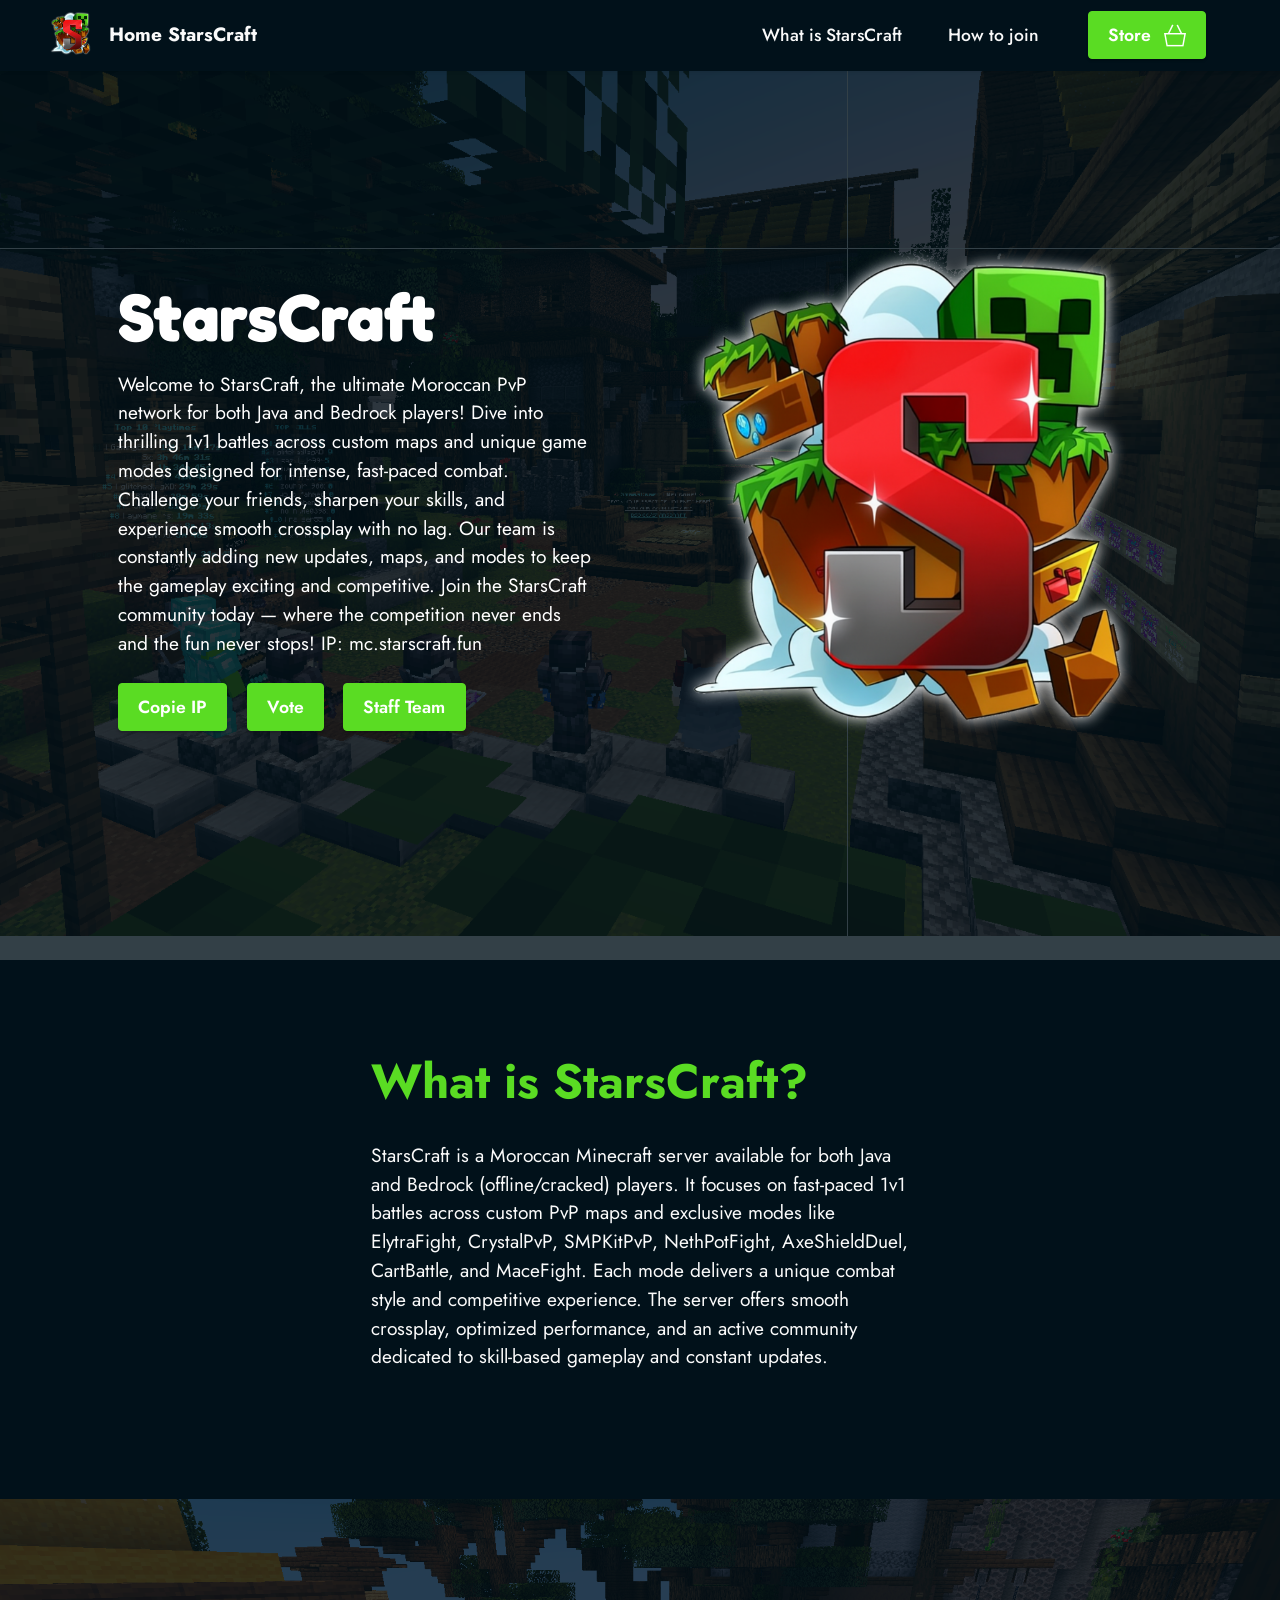
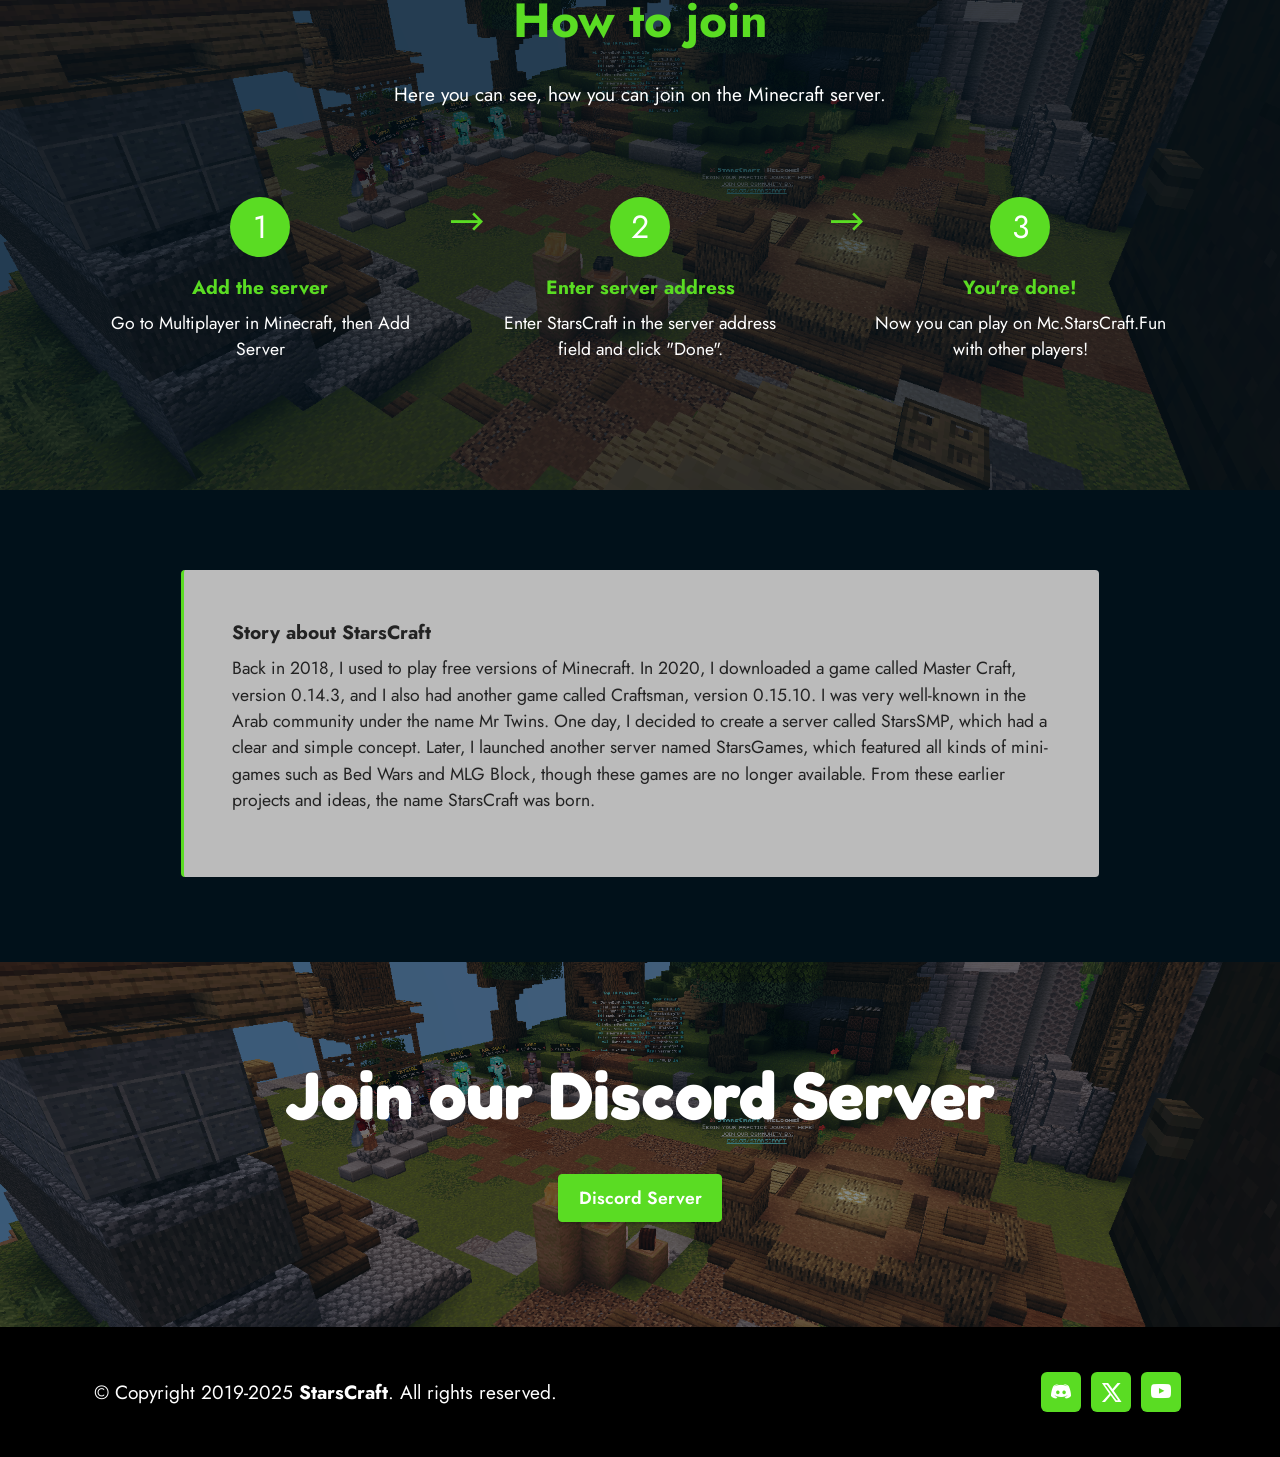
==== commit 8476c451: "Update index.html" ====
--- a/index.html
+++ b/index.html
@@ -234,6 +234,5 @@
 <script src="assets/dropdown/js/navbar-dropdown.js"></script>
 <script src="assets/theme/js/script.js"></script>
 
-<input name="animation" type="">
 </body>
 </html>
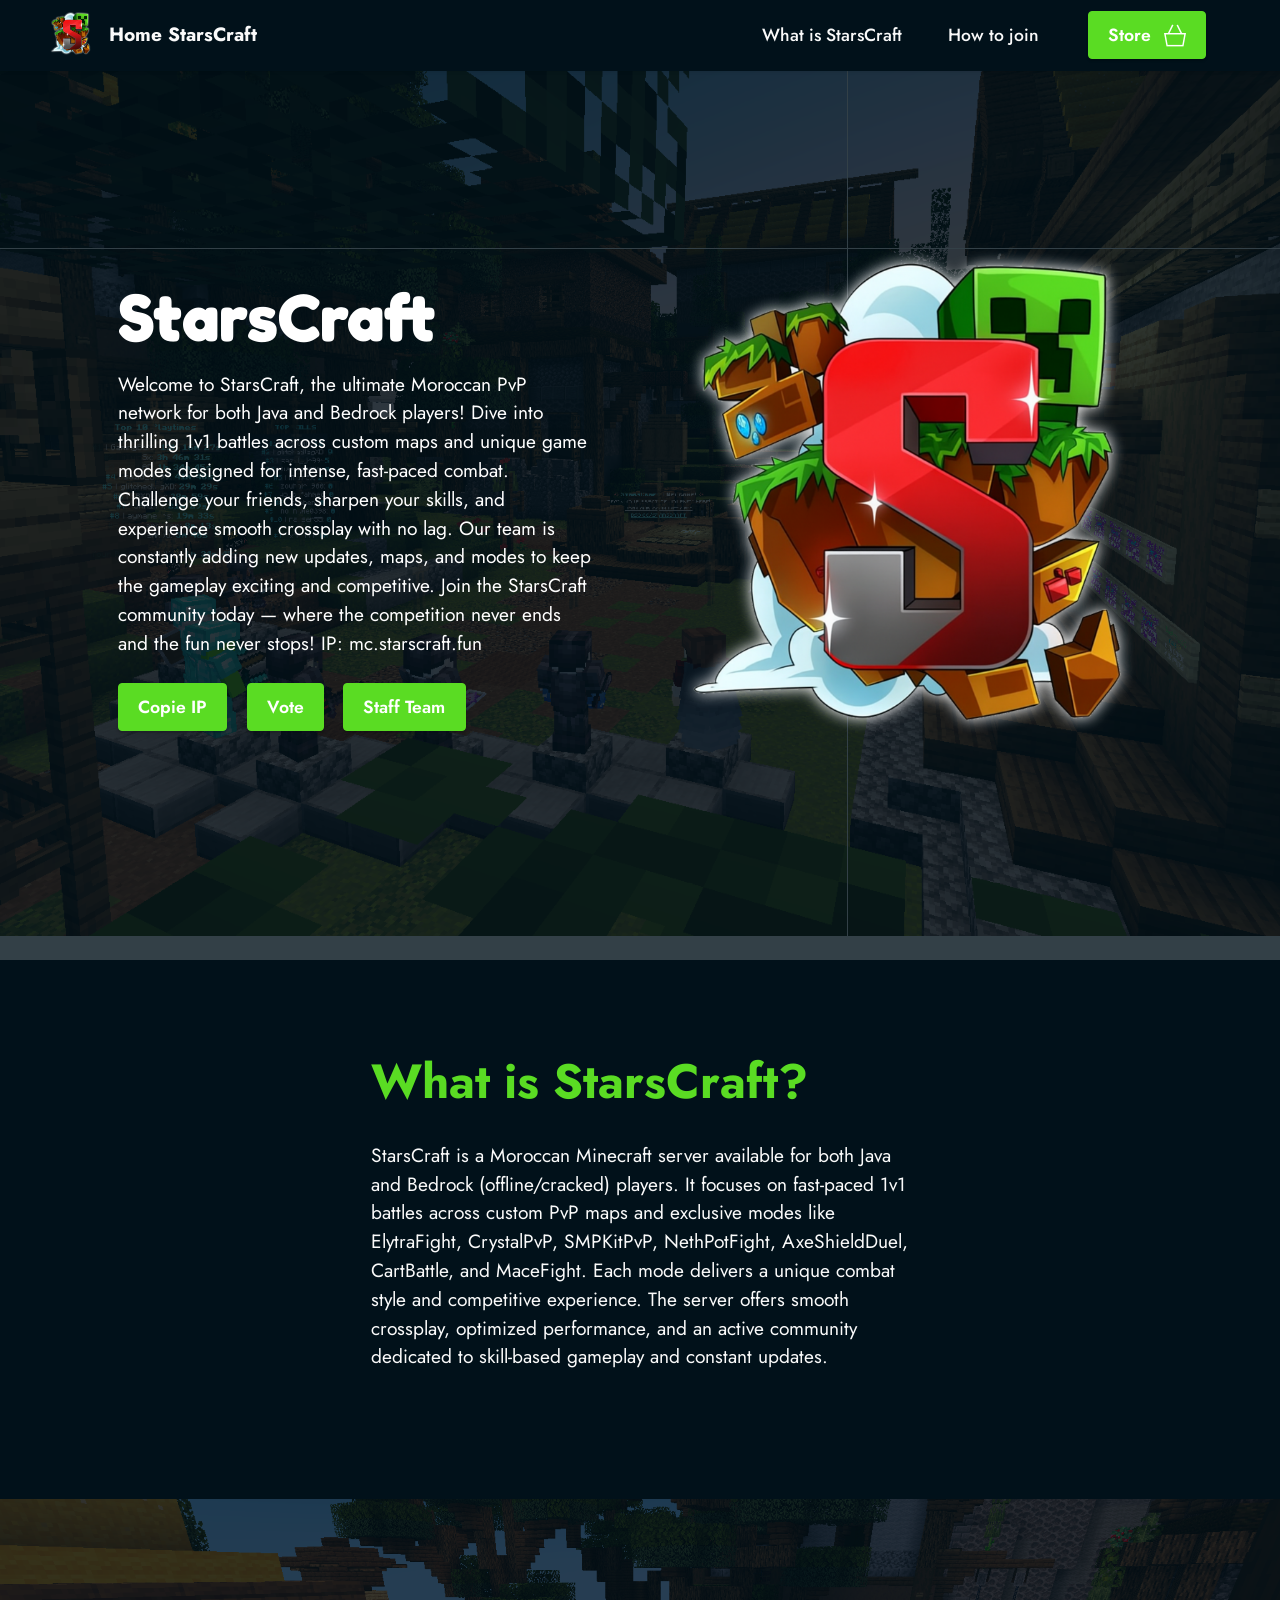
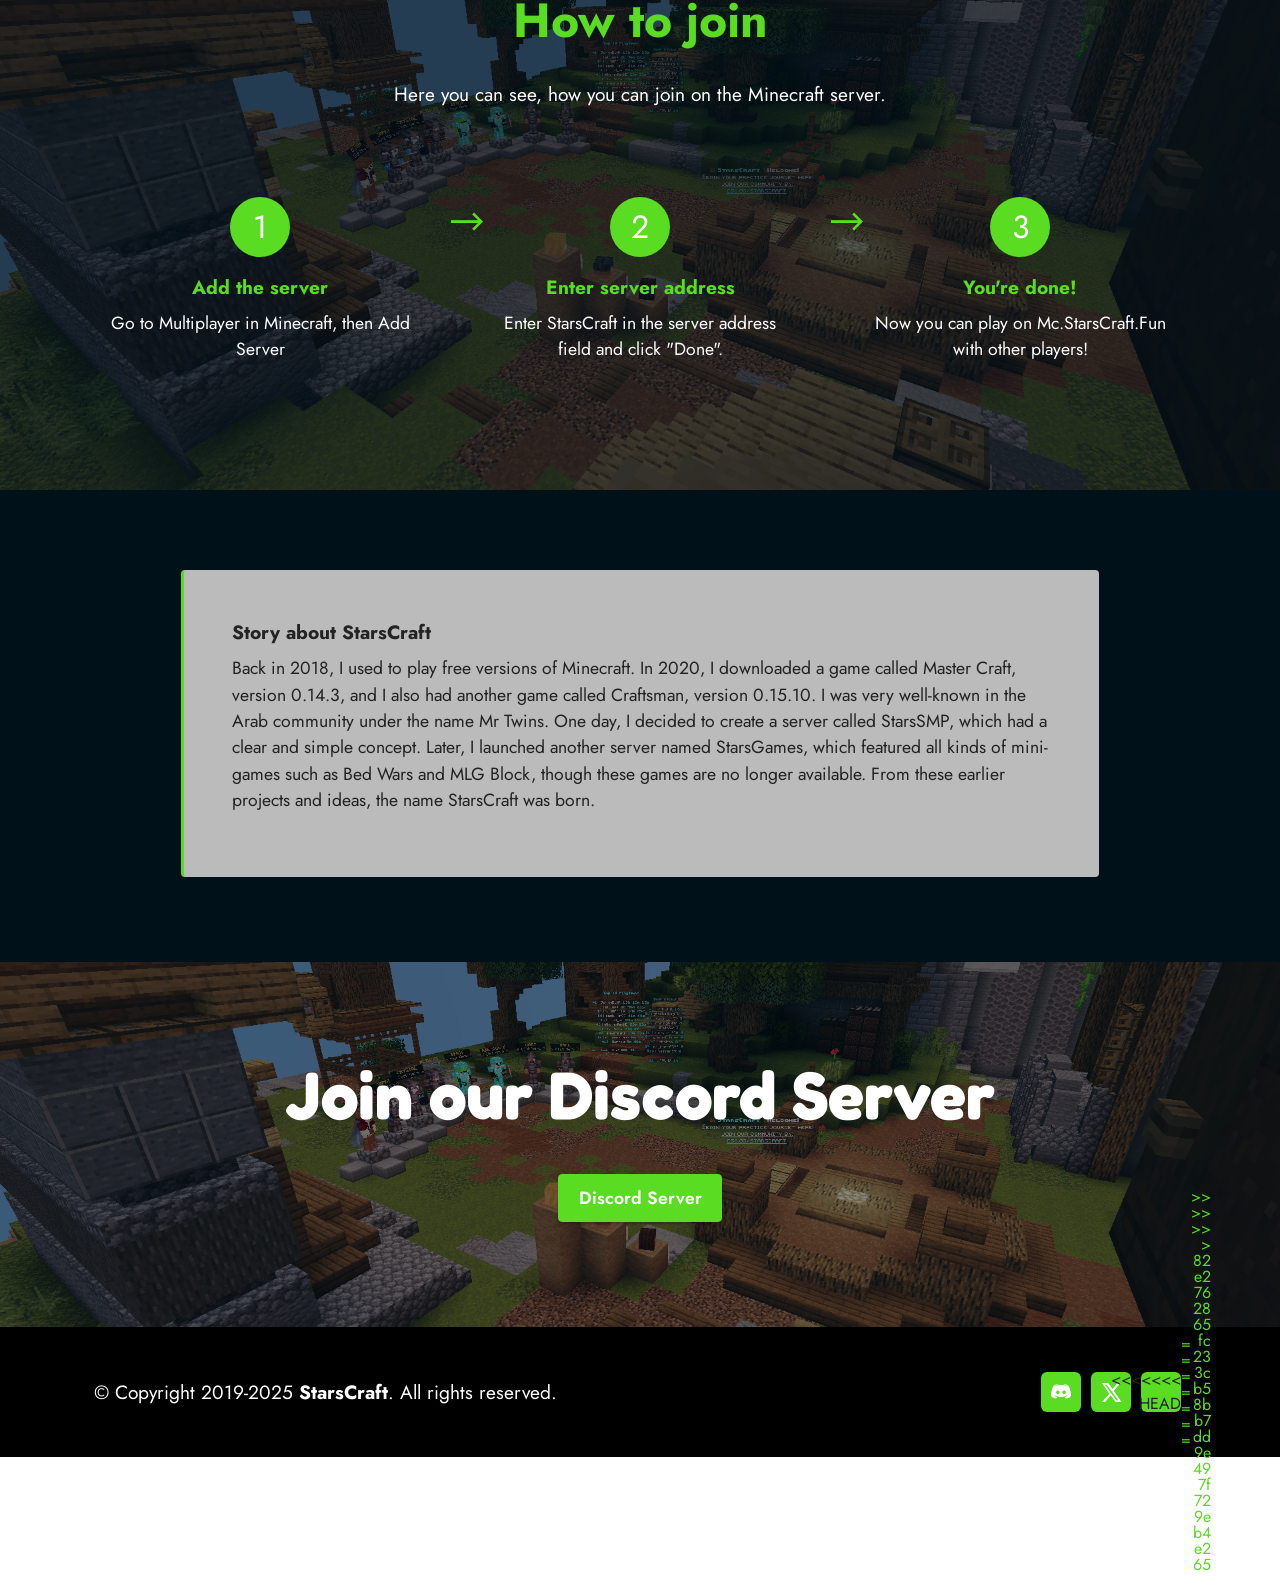
==== commit f6c28638: "Update index.html" ====
--- a/index.html
+++ b/index.html
@@ -207,7 +207,11 @@
           </div>
           <!-- YOUTUBE -->
           <div class="soc-item">
+<<<<<<< HEAD
+            <a href="https://www.youtube.com/@iitwiins" target="_blank">
+=======
             <a href="https://www.youtube.com/@StarsCraft" target="_blank">
+>>>>>>> 82e2762865fc233cb58bb7dd9e497f729eb4e265
               <span class="mbr-iconfont mbr-iconfont-social socicon-youtube socicon"></span>
             </a>
           </div>
